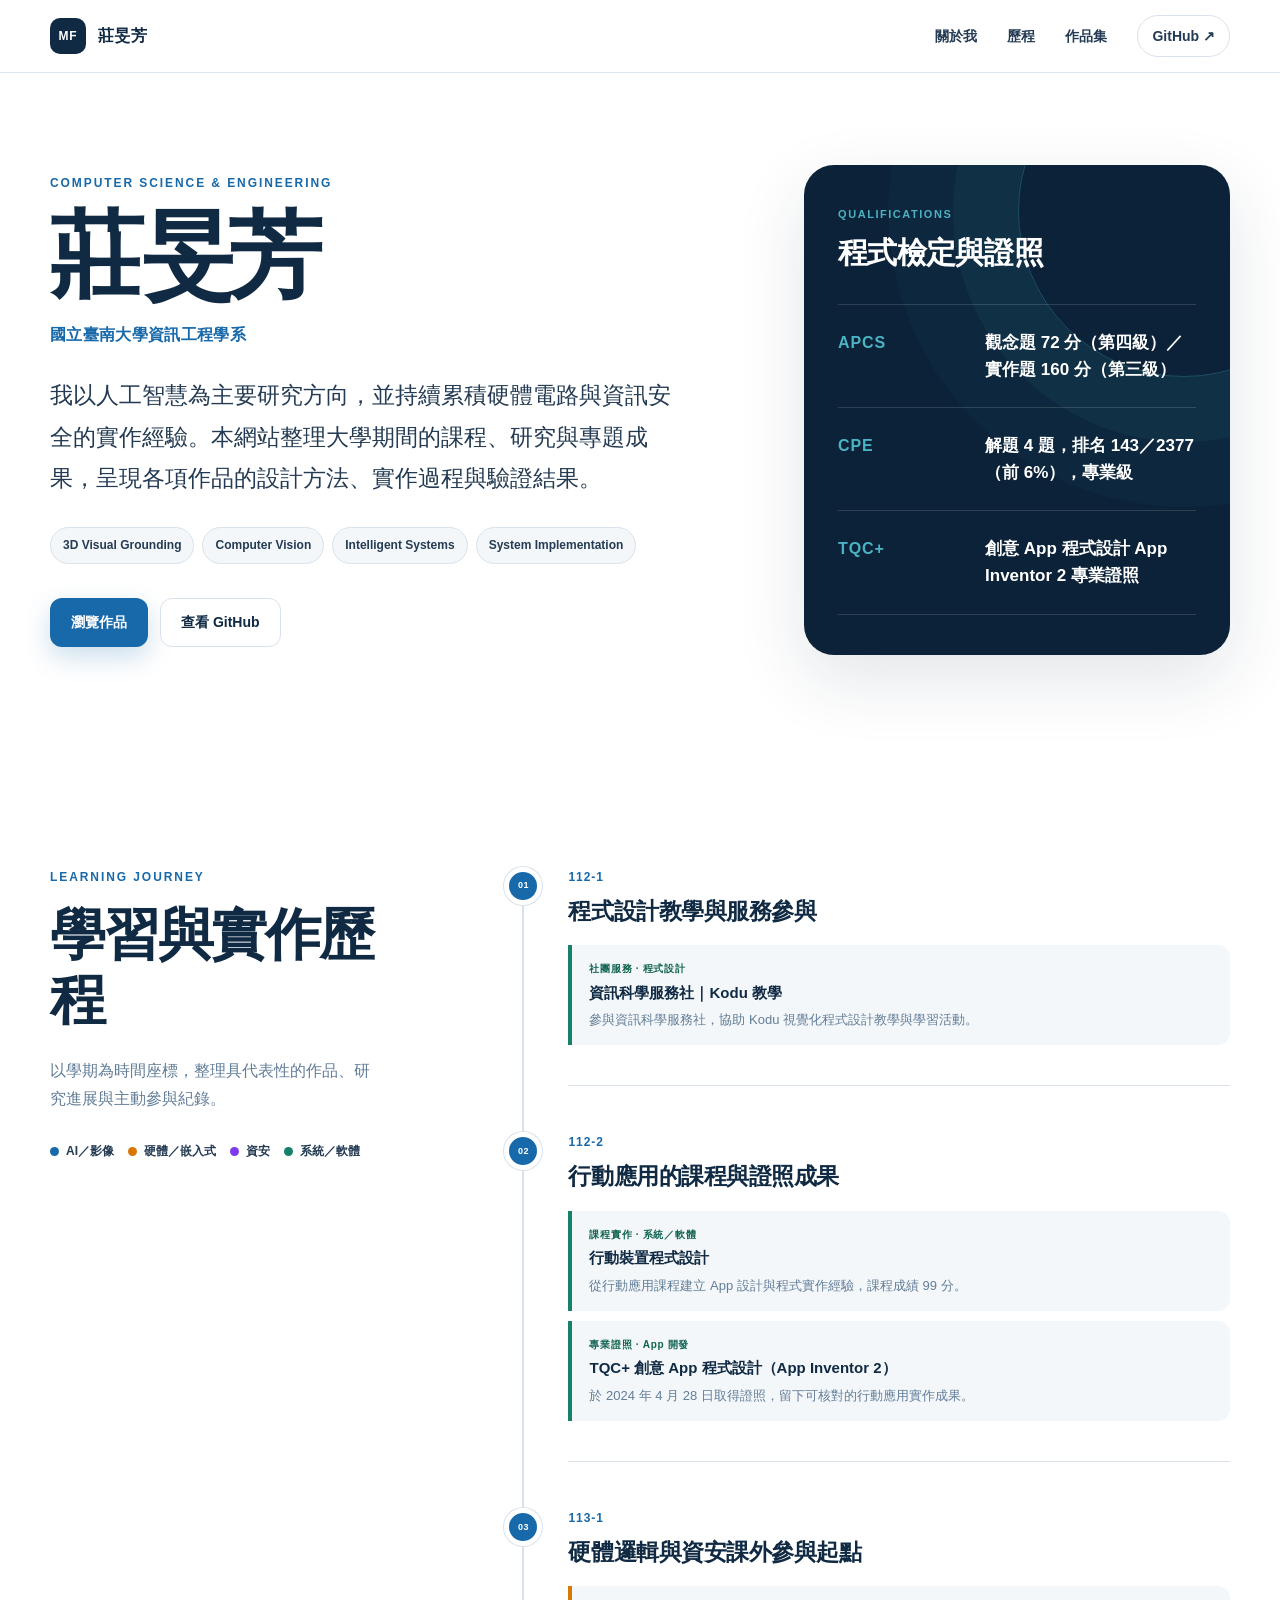
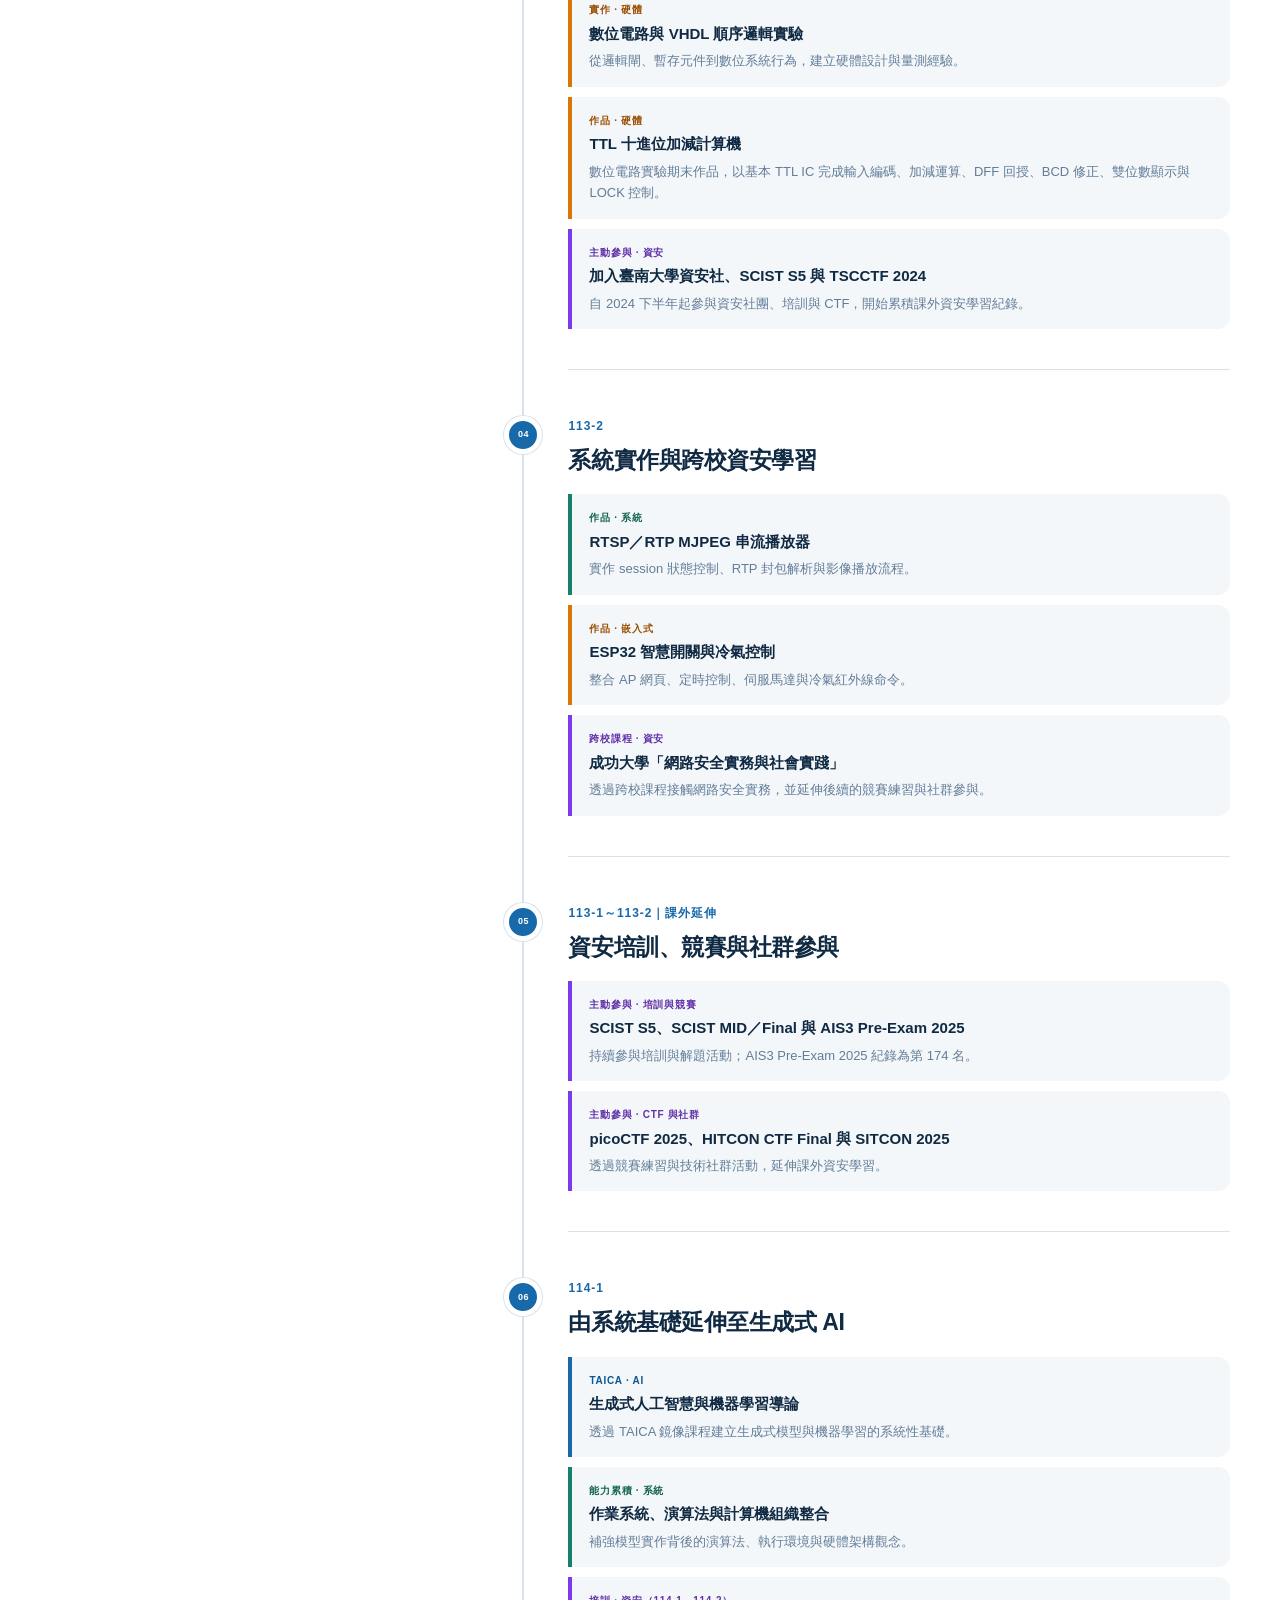
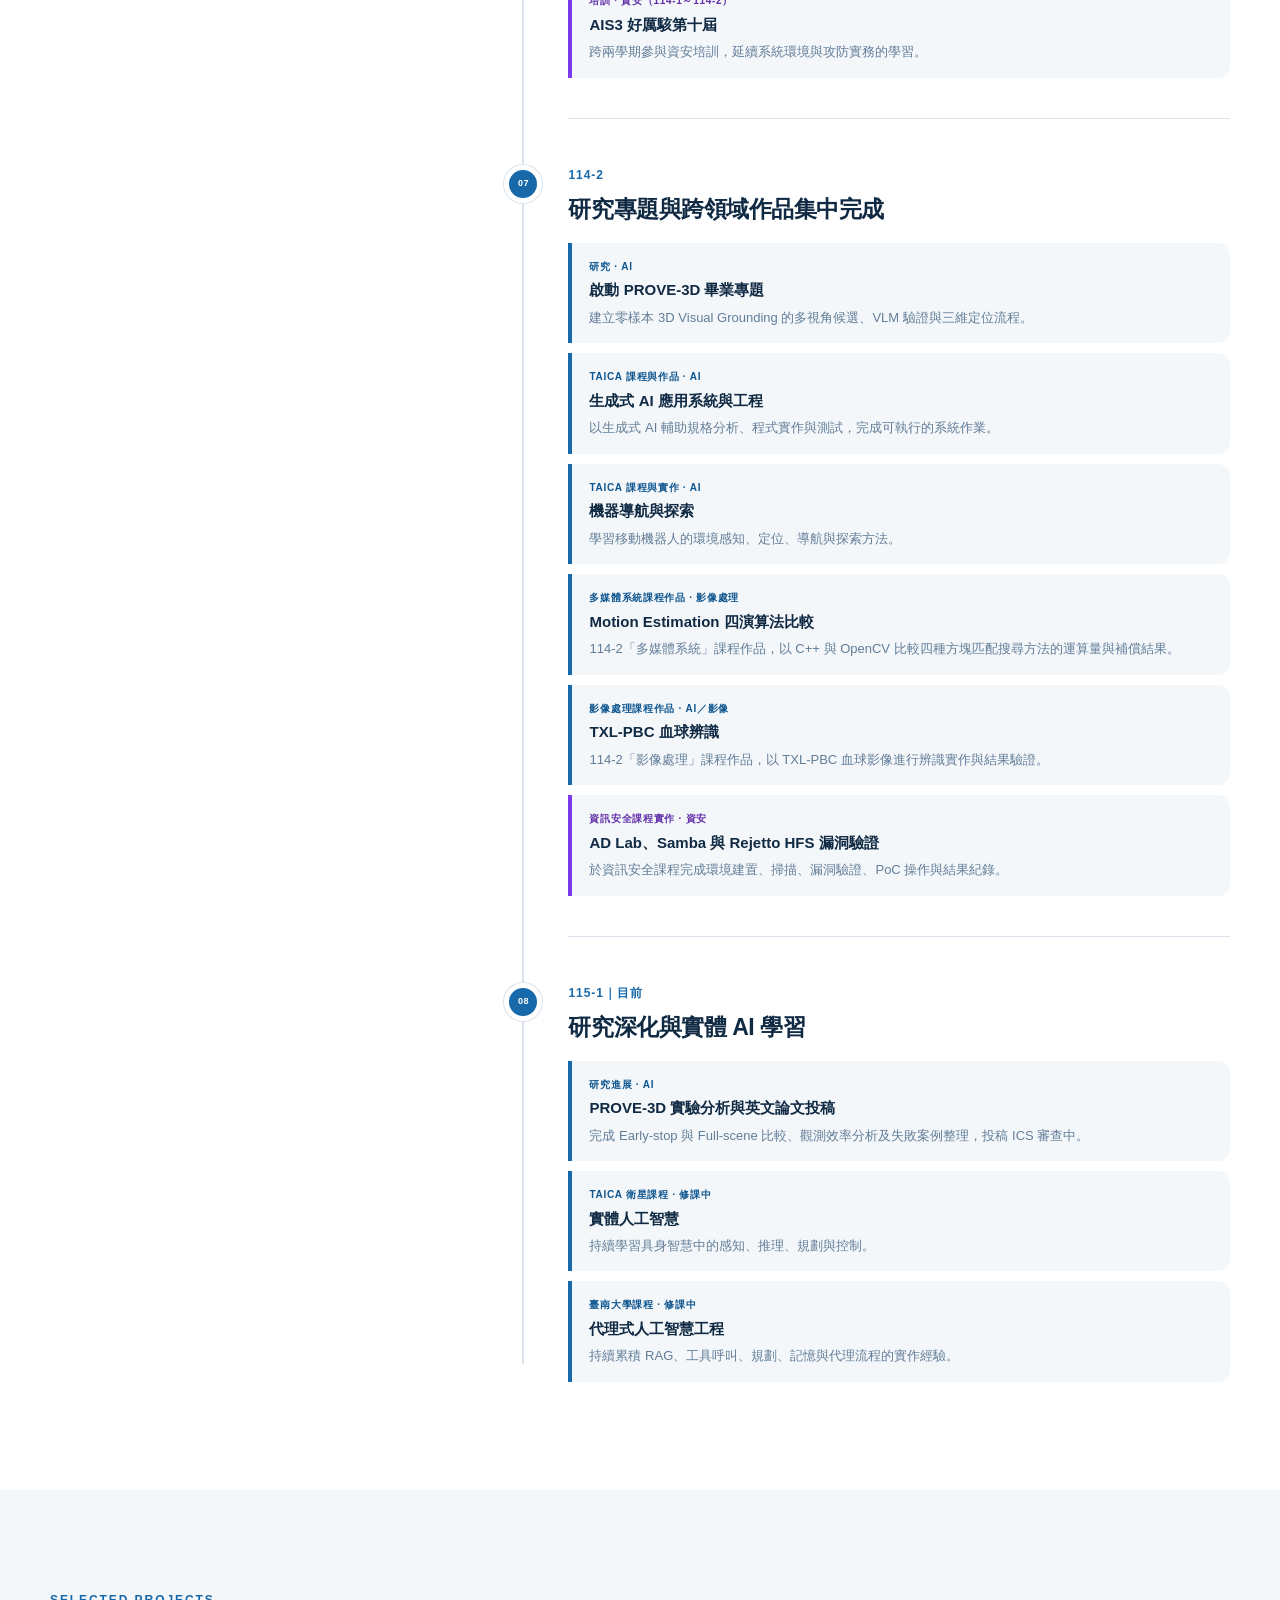
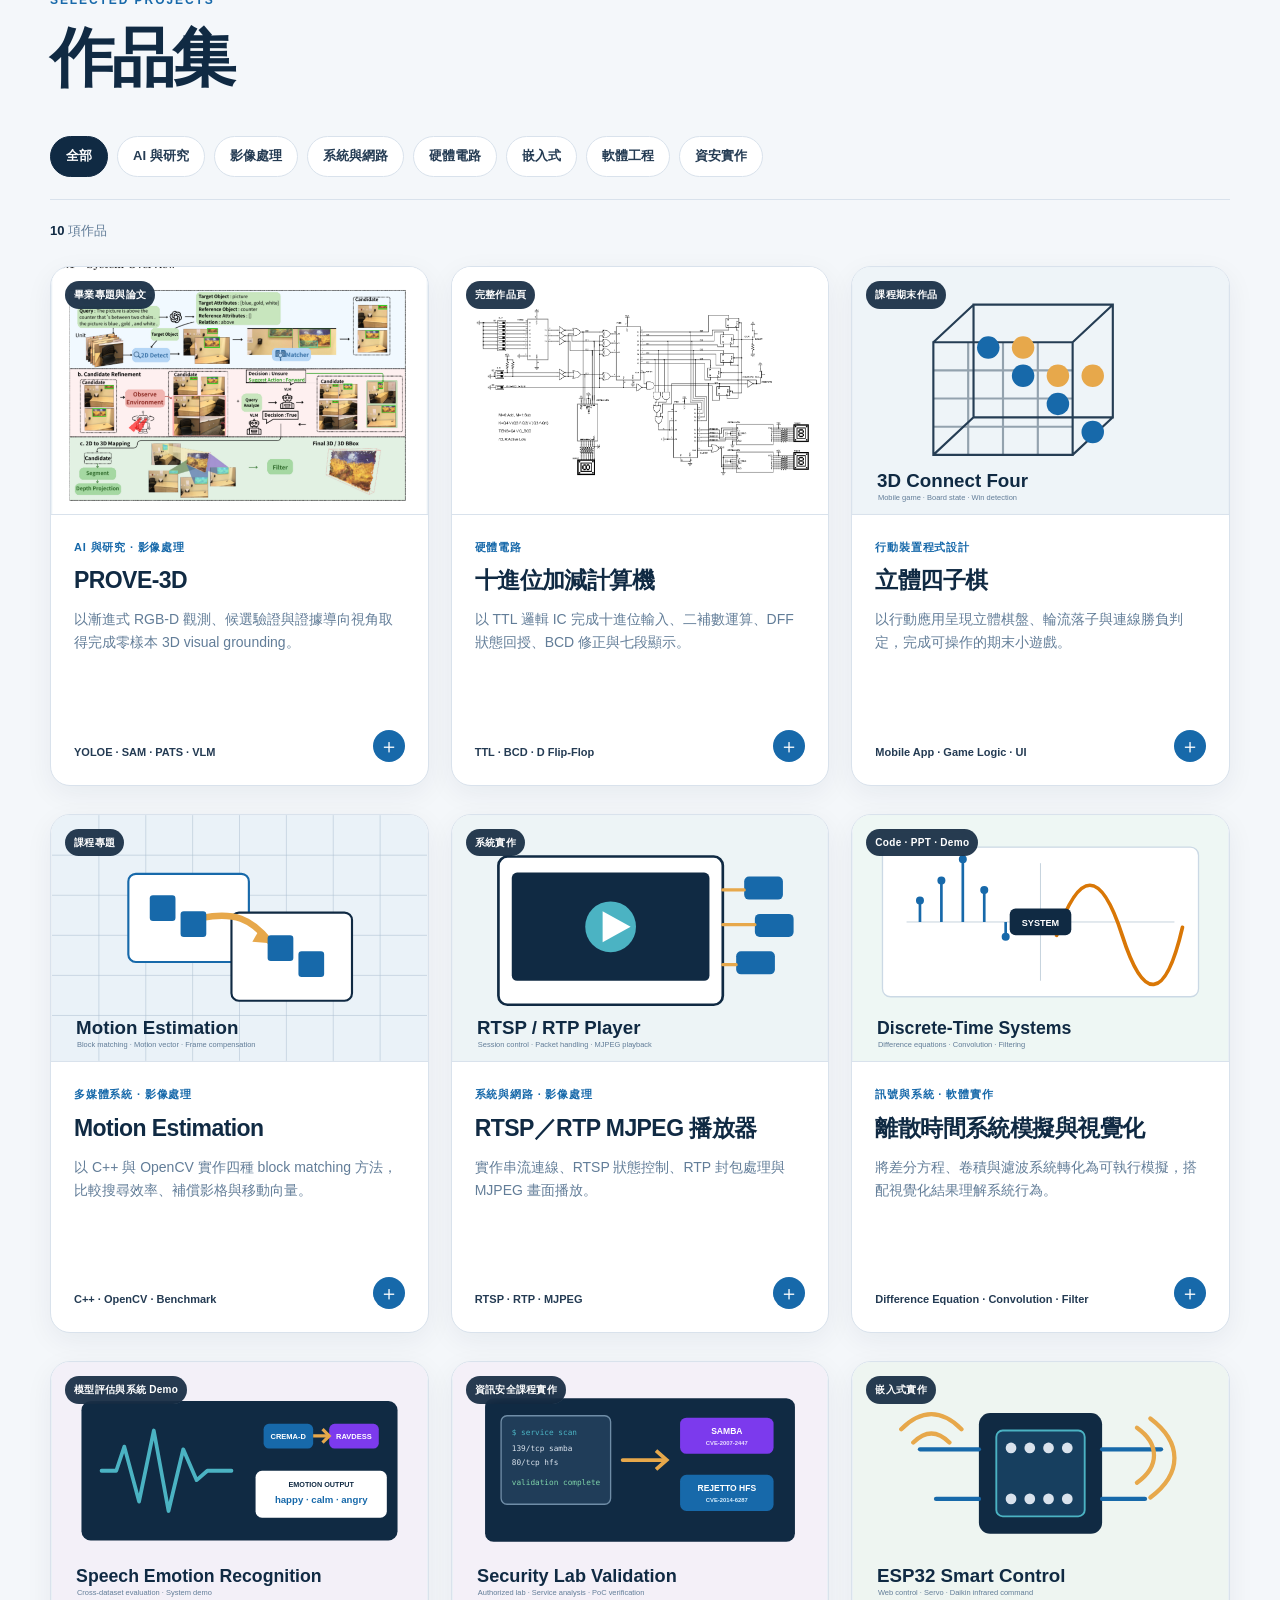
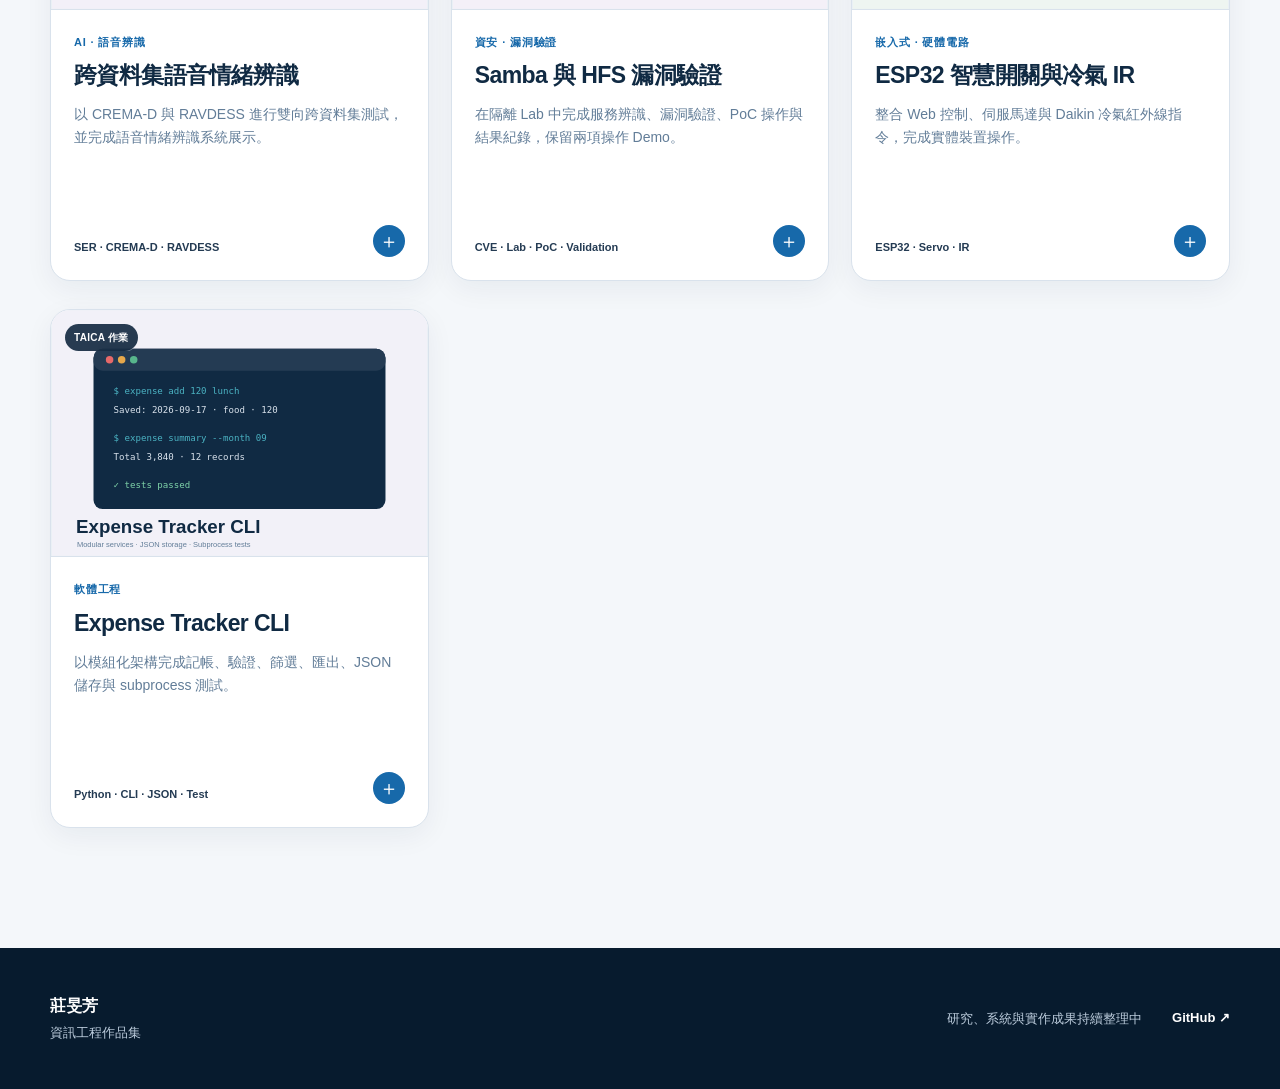
==== index.html @ 1d696719 "Publish undergraduate portfolio" ====
<!doctype html>
<html lang="zh-Hant">
<head>
  <meta charset="utf-8">
  <meta name="viewport" content="width=device-width, initial-scale=1">
  <meta name="description" content="莊旻芳的資訊工程作品集，收錄人工智慧、影像處理、系統網路、硬體電路與嵌入式成果。">
  <meta name="theme-color" content="#102a43">
  <title>莊旻芳｜資訊工程作品集</title>
  <link rel="stylesheet" href="assets/css/styles.css">
  <script src="assets/js/main.js" defer></script>
</head>
<body class="portfolio-home">
  <a class="skip-link" href="#main">跳至主要內容</a>
  <header class="site-header" data-header>
    <div class="shell nav-wrap">
      <a class="brand" href="index.html" aria-label="回到作品集首頁">
        <span class="brand-mark" aria-hidden="true">MF</span>
        <span>莊旻芳</span>
      </a>
      <button class="nav-toggle" type="button" aria-label="開啟導覽" aria-expanded="false" aria-controls="site-nav" data-nav-toggle>
        <span class="sr-only">開啟導覽</span><span></span><span></span><span></span>
      </button>
      <nav id="site-nav" class="site-nav" aria-label="主要導覽" data-nav>
        <a href="#about">關於我</a>
        <a href="#journey">歷程</a>
        <a href="#portfolio">作品集</a>
        <a class="nav-github" href="https://github.com/Min-FangChuang" target="_blank" rel="noreferrer">GitHub <span aria-hidden="true">↗</span></a>
      </nav>
    </div>
  </header>

  <main id="main">
    <section id="about" class="intro-hero shell">
      <div class="intro-copy">
        <p class="eyebrow">Computer Science &amp; Engineering</p>
        <h1>莊旻芳</h1>
        <p class="intro-role">國立臺南大學資訊工程學系</p>
        <p class="intro-lead">我以人工智慧為主要研究方向，並持續累積硬體電路與資訊安全的實作經驗。本網站整理大學期間的課程、研究與專題成果，呈現各項作品的設計方法、實作過程與驗證結果。</p>
        <div class="focus-row" aria-label="主要方向">
          <span>3D Visual Grounding</span>
          <span>Computer Vision</span>
          <span>Intelligent Systems</span>
          <span>System Implementation</span>
        </div>
        <div class="hero-actions">
          <a class="button button-primary" href="#portfolio">瀏覽作品</a>
          <a class="button button-secondary" href="https://github.com/Min-FangChuang" target="_blank" rel="noreferrer">查看 GitHub</a>
        </div>
      </div>
      <div class="intro-visual" aria-label="程式檢定與證照">
        <div class="intro-focus-heading"><span>Qualifications</span><strong>程式檢定與證照</strong></div>
        <div class="intro-axis axis-one"><span>APCS</span><strong>觀念題 72 分（第四級）／實作題 160 分（第三級）</strong></div>
        <div class="intro-axis axis-two"><span>CPE</span><strong>解題 4 題，排名 143／2377（前 6%），專業級</strong></div>
        <div class="intro-axis axis-three"><span>TQC+</span><strong>創意 App 程式設計 App Inventor 2 專業證照</strong></div>
      </div>
    </section>

    <section id="journey" class="journey-section">
      <div class="shell journey-layout">
        <div class="journey-heading">
          <p class="eyebrow">Learning journey</p>
          <h2>學習與實作歷程</h2>
          <p>以學期為時間座標，整理具代表性的作品、研究進展與主動參與紀錄。</p>
          <div class="journey-legend" aria-label="領域顏色圖例">
            <span><i class="legend-ai"></i>AI／影像</span>
            <span><i class="legend-hardware"></i>硬體／嵌入式</span>
            <span><i class="legend-security"></i>資安</span>
            <span><i class="legend-systems"></i>系統／軟體</span>
          </div>
        </div>
        <ol class="journey-timeline">
          <li>
            <span class="journey-marker" aria-hidden="true">01</span>
            <article>
              <p class="journey-term">112-1</p><h3>程式設計教學與服務參與</h3>
              <div class="journey-events">
                <div class="journey-event event-systems"><span>社團服務 · 程式設計</span><strong>資訊科學服務社｜Kodu 教學</strong><p>參與資訊科學服務社，協助 Kodu 視覺化程式設計教學與學習活動。</p></div>
              </div>
            </article>
          </li>
          <li>
            <span class="journey-marker" aria-hidden="true">02</span>
            <article>
              <p class="journey-term">112-2</p><h3>行動應用的課程與證照成果</h3>
              <div class="journey-events">
                <div class="journey-event event-systems"><span>課程實作 · 系統／軟體</span><strong>行動裝置程式設計</strong><p>從行動應用課程建立 App 設計與程式實作經驗，課程成績 99 分。</p></div>
                <div class="journey-event event-systems"><span>專業證照 · App 開發</span><strong>TQC+ 創意 App 程式設計（App Inventor 2）</strong><p>於 2024 年 4 月 28 日取得證照，留下可核對的行動應用實作成果。</p></div>
              </div>
            </article>
          </li>
          <li>
            <span class="journey-marker" aria-hidden="true">03</span>
            <article>
              <p class="journey-term">113-1</p><h3>硬體邏輯與資安課外參與起點</h3>
              <div class="journey-events">
                <div class="journey-event event-hardware"><span>實作 · 硬體</span><strong>數位電路與 VHDL 順序邏輯實驗</strong><p>從邏輯閘、暫存元件到數位系統行為，建立硬體設計與量測經驗。</p></div>
                <div class="journey-event event-hardware"><span>作品 · 硬體</span><strong>TTL 十進位加減計算機</strong><p>數位電路實驗期末作品，以基本 TTL IC 完成輸入編碼、加減運算、DFF 回授、BCD 修正、雙位數顯示與 LOCK 控制。</p></div>
                <div class="journey-event event-security"><span>主動參與 · 資安</span><strong>加入臺南大學資安社、SCIST S5 與 TSCCTF 2024</strong><p>自 2024 下半年起參與資安社團、培訓與 CTF，開始累積課外資安學習紀錄。</p></div>
              </div>
            </article>
          </li>
          <li>
            <span class="journey-marker" aria-hidden="true">04</span>
            <article>
              <p class="journey-term">113-2</p><h3>系統實作與跨校資安學習</h3>
              <div class="journey-events">
                <div class="journey-event event-systems"><span>作品 · 系統</span><strong>RTSP／RTP MJPEG 串流播放器</strong><p>實作 session 狀態控制、RTP 封包解析與影像播放流程。</p></div>
                <div class="journey-event event-hardware"><span>作品 · 嵌入式</span><strong>ESP32 智慧開關與冷氣控制</strong><p>整合 AP 網頁、定時控制、伺服馬達與冷氣紅外線命令。</p></div>
                <div class="journey-event event-security"><span>跨校課程 · 資安</span><strong>成功大學「網路安全實務與社會實踐」</strong><p>透過跨校課程接觸網路安全實務，並延伸後續的競賽練習與社群參與。</p></div>
              </div>
            </article>
          </li>
          <li>
            <span class="journey-marker" aria-hidden="true">05</span>
            <article>
              <p class="journey-term">113-1～113-2｜課外延伸</p><h3>資安培訓、競賽與社群參與</h3>
              <div class="journey-events">
                <div class="journey-event event-security"><span>主動參與 · 培訓與競賽</span><strong>SCIST S5、SCIST MID／Final 與 AIS3 Pre-Exam 2025</strong><p>持續參與培訓與解題活動；AIS3 Pre-Exam 2025 紀錄為第 174 名。</p></div>
                <div class="journey-event event-security"><span>主動參與 · CTF 與社群</span><strong>picoCTF 2025、HITCON CTF Final 與 SITCON 2025</strong><p>透過競賽練習與技術社群活動，延伸課外資安學習。</p></div>
              </div>
            </article>
          </li>
          <li>
            <span class="journey-marker" aria-hidden="true">06</span>
            <article>
              <p class="journey-term">114-1</p><h3>由系統基礎延伸至生成式 AI</h3>
              <div class="journey-events">
                <div class="journey-event event-ai"><span>TAICA · AI</span><strong>生成式人工智慧與機器學習導論</strong><p>透過 TAICA 鏡像課程建立生成式模型與機器學習的系統性基礎。</p></div>
                <div class="journey-event event-systems"><span>能力累積 · 系統</span><strong>作業系統、演算法與計算機組織整合</strong><p>補強模型實作背後的演算法、執行環境與硬體架構觀念。</p></div>
                <div class="journey-event event-security"><span>培訓 · 資安（114-1～114-2）</span><strong>AIS3 好厲駭第十屆</strong><p>跨兩學期參與資安培訓，延續系統環境與攻防實務的學習。</p></div>
              </div>
            </article>
          </li>
          <li>
            <span class="journey-marker" aria-hidden="true">07</span>
            <article>
              <p class="journey-term">114-2</p><h3>研究專題與跨領域作品集中完成</h3>
              <div class="journey-events">
                <div class="journey-event event-ai"><span>研究 · AI</span><strong>啟動 PROVE-3D 畢業專題</strong><p>建立零樣本 3D Visual Grounding 的多視角候選、VLM 驗證與三維定位流程。</p></div>
                <div class="journey-event event-ai"><span>TAICA 課程與作品 · AI</span><strong>生成式 AI 應用系統與工程</strong><p>以生成式 AI 輔助規格分析、程式實作與測試，完成可執行的系統作業。</p></div>
                <div class="journey-event event-ai"><span>TAICA 課程與實作 · AI</span><strong>機器導航與探索</strong><p>學習移動機器人的環境感知、定位、導航與探索方法。</p></div>
                <div class="journey-event event-ai"><span>多媒體系統課程作品 · 影像處理</span><strong>Motion Estimation 四演算法比較</strong><p>114-2「多媒體系統」課程作品，以 C++ 與 OpenCV 比較四種方塊匹配搜尋方法的運算量與補償結果。</p></div>
                <div class="journey-event event-ai"><span>影像處理課程作品 · AI／影像</span><strong>TXL-PBC 血球辨識</strong><p>114-2「影像處理」課程作品，以 TXL-PBC 血球影像進行辨識實作與結果驗證。</p></div>
                <div class="journey-event event-security"><span>資訊安全課程實作 · 資安</span><strong>AD Lab、Samba 與 Rejetto HFS 漏洞驗證</strong><p>於資訊安全課程完成環境建置、掃描、漏洞驗證、PoC 操作與結果紀錄。</p></div>
              </div>
            </article>
          </li>
          <li>
            <span class="journey-marker" aria-hidden="true">08</span>
            <article>
              <p class="journey-term">115-1｜目前</p><h3>研究深化與實體 AI 學習</h3>
              <div class="journey-events">
                <div class="journey-event event-ai"><span>研究進展 · AI</span><strong>PROVE-3D 實驗分析與英文論文投稿</strong><p>完成 Early-stop 與 Full-scene 比較、觀測效率分析及失敗案例整理，投稿 ICS 審查中。</p></div>
                <div class="journey-event event-ai"><span>TAICA 衛星課程 · 修課中</span><strong>實體人工智慧</strong><p>持續學習具身智慧中的感知、推理、規劃與控制。</p></div>
                <div class="journey-event event-ai"><span>臺南大學課程 · 修課中</span><strong>代理式人工智慧工程</strong><p>持續累積 RAG、工具呼叫、規劃、記憶與代理流程的實作經驗。</p></div>
              </div>
            </article>
          </li>
        </ol>
      </div>
    </section>

    <section id="portfolio" class="portfolio-section section-tint">
      <div class="shell">
        <div class="portfolio-heading">
          <div>
            <p class="eyebrow">Selected projects</p>
            <h2>作品集</h2>
          </div>
        </div>

        <div class="filter-bar" role="group" aria-label="依作品類別篩選">
          <button class="filter-button is-active" type="button" data-filter="all" aria-pressed="true">全部</button>
          <button class="filter-button" type="button" data-filter="ai">AI 與研究</button>
          <button class="filter-button" type="button" data-filter="image">影像處理</button>
          <button class="filter-button" type="button" data-filter="systems">系統與網路</button>
          <button class="filter-button" type="button" data-filter="hardware">硬體電路</button>
          <button class="filter-button" type="button" data-filter="embedded">嵌入式</button>
          <button class="filter-button" type="button" data-filter="software">軟體工程</button>
          <button class="filter-button" type="button" data-filter="security">資安實作</button>
        </div>

        <div class="portfolio-meta" aria-live="polite"><span data-result-count>10</span> 項作品</div>

        <div class="project-grid" data-project-grid>
          <article class="project-tile" data-categories="ai image">
            <button class="project-card" type="button" data-project="prove3d" aria-haspopup="dialog" aria-label="查看 PROVE-3D 作品摘要">
              <span class="project-cover">
                <img src="assets/images/covers/prove-3d.png" alt="PROVE-3D 多階段三維視覺定位流程圖" width="1400" height="920">
                <span class="project-state">畢業專題與論文</span>
              </span>
              <span class="project-card-body">
                <span class="project-category">AI 與研究 · 影像處理</span>
                <strong>PROVE-3D</strong>
                <span>以漸進式 RGB-D 觀測、候選驗證與證據導向視角取得完成零樣本 3D visual grounding。</span>
                <span class="project-card-footer"><em>YOLOE · SAM · PATS · VLM</em><i aria-hidden="true">＋</i></span>
              </span>
            </button>
          </article>

          <article class="project-tile" data-categories="hardware">
            <button class="project-card" type="button" data-project="calculator" aria-haspopup="dialog" aria-label="查看十進位加減計算機作品摘要">
              <span class="project-cover project-cover-circuit">
                <img src="assets/images/calculator/system-overview.png" alt="十進位加減計算機完整系統電路圖" width="1131" height="588" loading="lazy" decoding="async">
                <span class="project-state">完整作品頁</span>
              </span>
              <span class="project-card-body">
                <span class="project-category">硬體電路</span>
                <strong>十進位加減計算機</strong>
                <span>以 TTL 邏輯 IC 完成十進位輸入、二補數運算、DFF 狀態回授、BCD 修正與七段顯示。</span>
                <span class="project-card-footer"><em>TTL · BCD · D Flip-Flop</em><i aria-hidden="true">＋</i></span>
              </span>
            </button>
          </article>

          <article class="project-tile" data-categories="software">
            <button class="project-card" type="button" data-project="connect-four" aria-haspopup="dialog" aria-label="查看立體四子棋作品摘要">
              <span class="project-cover">
                <img src="assets/images/covers/connect-four.svg" alt="立體四子棋行動遊戲與立體棋盤示意" width="1400" height="920" loading="lazy" decoding="async">
                <span class="project-state">課程期末作品</span>
              </span>
              <span class="project-card-body">
                <span class="project-category">行動裝置程式設計</span>
                <strong>立體四子棋</strong>
                <span>以行動應用呈現立體棋盤、輪流落子與連線勝負判定，完成可操作的期末小遊戲。</span>
                <span class="project-card-footer"><em>Mobile App · Game Logic · UI</em><i aria-hidden="true">＋</i></span>
              </span>
            </button>
          </article>

          <article class="project-tile" data-categories="image software">
            <button class="project-card" type="button" data-project="motion" aria-haspopup="dialog" aria-label="查看 Motion Estimation 作品摘要">
              <span class="project-cover">
                <img src="assets/images/covers/motion-estimation.svg" alt="Motion Estimation 方塊匹配與移動向量示意" width="1400" height="920">
                <span class="project-state">課程專題</span>
              </span>
              <span class="project-card-body">
                <span class="project-category">多媒體系統 · 影像處理</span>
                <strong>Motion Estimation</strong>
                <span>以 C++ 與 OpenCV 實作四種 block matching 方法，比較搜尋效率、補償影格與移動向量。</span>
                <span class="project-card-footer"><em>C++ · OpenCV · Benchmark</em><i aria-hidden="true">＋</i></span>
              </span>
            </button>
          </article>

          <article class="project-tile" data-categories="systems image">
            <button class="project-card" type="button" data-project="rtsp" aria-haspopup="dialog" aria-label="查看 RTSP RTP 串流播放器作品摘要">
              <span class="project-cover">
                <img src="assets/images/covers/rtsp-player.svg" alt="RTSP RTP 串流播放器與封包流程示意" width="1400" height="920">
                <span class="project-state">系統實作</span>
              </span>
              <span class="project-card-body">
                <span class="project-category">系統與網路 · 影像處理</span>
                <strong>RTSP／RTP MJPEG 播放器</strong>
                <span>實作串流連線、RTSP 狀態控制、RTP 封包處理與 MJPEG 畫面播放。</span>
                <span class="project-card-footer"><em>RTSP · RTP · MJPEG</em><i aria-hidden="true">＋</i></span>
              </span>
            </button>
          </article>

          <article class="project-tile" data-categories="systems software">
            <button class="project-card" type="button" data-project="signal-system" aria-haspopup="dialog" aria-label="查看離散時間系統模擬與視覺化作品摘要">
              <span class="project-cover">
                <img src="assets/images/covers/signal-system.svg" alt="離散時間訊號、卷積與濾波視覺化示意" width="1400" height="920" loading="lazy" decoding="async">
                <span class="project-state">Code · PPT · Demo</span>
              </span>
              <span class="project-card-body">
                <span class="project-category">訊號與系統 · 軟體實作</span>
                <strong>離散時間系統模擬與視覺化</strong>
                <span>將差分方程、卷積與濾波系統轉化為可執行模擬，搭配視覺化結果理解系統行為。</span>
                <span class="project-card-footer"><em>Difference Equation · Convolution · Filter</em><i aria-hidden="true">＋</i></span>
              </span>
            </button>
          </article>

          <article class="project-tile" data-categories="ai software">
            <button class="project-card" type="button" data-project="speech-emotion" aria-haspopup="dialog" aria-label="查看跨資料集語音情緒辨識作品摘要">
              <span class="project-cover">
                <img src="assets/images/covers/speech-emotion.svg" alt="語音波形、情緒分類與跨資料集評估示意" width="1400" height="920" loading="lazy" decoding="async">
                <span class="project-state">模型評估與系統 Demo</span>
              </span>
              <span class="project-card-body">
                <span class="project-category">AI · 語音辨識</span>
                <strong>跨資料集語音情緒辨識</strong>
                <span>以 CREMA-D 與 RAVDESS 進行雙向跨資料集測試，並完成語音情緒辨識系統展示。</span>
                <span class="project-card-footer"><em>SER · CREMA-D · RAVDESS</em><i aria-hidden="true">＋</i></span>
              </span>
            </button>
          </article>

          <article class="project-tile" data-categories="security systems">
            <button class="project-card" type="button" data-project="security-labs" aria-haspopup="dialog" aria-label="查看 Samba 與 HFS 漏洞驗證作品摘要">
              <span class="project-cover">
                <img src="assets/images/covers/security-labs.svg" alt="隔離實驗環境中的 Samba 與 HFS 漏洞驗證流程示意" width="1400" height="920" loading="lazy" decoding="async">
                <span class="project-state">資訊安全課程實作</span>
              </span>
              <span class="project-card-body">
                <span class="project-category">資安 · 漏洞驗證</span>
                <strong>Samba 與 HFS 漏洞驗證</strong>
                <span>在隔離 Lab 中完成服務辨識、漏洞驗證、PoC 操作與結果紀錄，保留兩項操作 Demo。</span>
                <span class="project-card-footer"><em>CVE · Lab · PoC · Validation</em><i aria-hidden="true">＋</i></span>
              </span>
            </button>
          </article>

          <article class="project-tile" data-categories="embedded hardware systems">
            <button class="project-card" type="button" data-project="esp32" aria-haspopup="dialog" aria-label="查看 ESP32 智慧控制作品摘要">
              <span class="project-cover">
                <img src="assets/images/covers/esp32-control.svg" alt="ESP32 連接伺服馬達與紅外線控制示意" width="1400" height="920">
                <span class="project-state">嵌入式實作</span>
              </span>
              <span class="project-card-body">
                <span class="project-category">嵌入式 · 硬體電路</span>
                <strong>ESP32 智慧開關與冷氣 IR</strong>
                <span>整合 Web 控制、伺服馬達與 Daikin 冷氣紅外線指令，完成實體裝置操作。</span>
                <span class="project-card-footer"><em>ESP32 · Servo · IR</em><i aria-hidden="true">＋</i></span>
              </span>
            </button>
          </article>

          <article class="project-tile" data-categories="software">
            <button class="project-card" type="button" data-project="expense" aria-haspopup="dialog" aria-label="查看 Expense Tracker CLI 作品摘要">
              <span class="project-cover">
                <img src="assets/images/covers/expense-tracker.svg" alt="Expense Tracker CLI 命令列與測試結果示意" width="1400" height="920">
                <span class="project-state">TAICA 作業</span>
              </span>
              <span class="project-card-body">
                <span class="project-category">軟體工程</span>
                <strong>Expense Tracker CLI</strong>
                <span>以模組化架構完成記帳、驗證、篩選、匯出、JSON 儲存與 subprocess 測試。</span>
                <span class="project-card-footer"><em>Python · CLI · JSON · Test</em><i aria-hidden="true">＋</i></span>
              </span>
            </button>
          </article>
        </div>

        <div class="empty-state" data-empty-state hidden>
          <strong>這個分類尚未加入作品</strong><span>整理完成後會出現在這裡。</span>
        </div>
      </div>
    </section>
  </main>

  <footer class="site-footer">
    <div class="shell footer-grid">
      <div><strong>莊旻芳</strong><p>資訊工程作品集</p></div>
      <p>研究、系統與實作成果持續整理中</p>
      <a href="https://github.com/Min-FangChuang" target="_blank" rel="noreferrer">GitHub ↗</a>
    </div>
  </footer>

  <dialog class="project-modal" data-project-modal aria-labelledby="modal-title">
    <button class="modal-close" type="button" data-project-close aria-label="關閉作品摘要">×</button>
    <div class="modal-cover"><img data-modal-image alt="作品封面"></div>
    <div class="modal-content">
      <p class="project-category" data-modal-category></p>
      <h2 id="modal-title" data-modal-title></h2>
      <p class="modal-summary" data-modal-summary></p>
      <div class="modal-section">
        <h3>主要內容</h3>
        <ul data-modal-points></ul>
      </div>
      <div class="modal-section">
        <h3>技術與工具</h3>
        <div class="tag-row" data-modal-tags></div>
      </div>
      <p class="modal-status" data-modal-status></p>
      <div class="modal-actions">
        <a class="button button-primary" data-modal-more href="#" hidden>了解更多</a>
        <div class="modal-demo-links" data-modal-demos></div>
        <button class="button button-secondary" type="button" aria-label="關閉摘要並返回作品集" data-project-close>返回作品集</button>
      </div>
    </div>
  </dialog>

  <template id="project-prove3d"
    data-category="AI 與研究 · 影像處理"
    data-title="PROVE-3D"
    data-image="assets/images/covers/prove-3d.png"
    data-image-alt="PROVE-3D 多階段三維視覺定位流程圖"
    data-summary="Progressive Observation and Verification with Evidence for Zero-Shot 3D Visual Grounding。以漸進觀測降低不必要的場景處理，同時保留具競爭力的定位正確率。"
    data-points="從 RGB-D 多視角建立並匹配候選物件|由 VLM 依查詢、屬性與空間關係驗證視覺證據|證據不足時取得額外觀測，確認後投影並重建 3D bounding box"
    data-tags="3D Visual Grounding|YOLOE|SAM|PATS|VLM|ScanNet"
    data-status="英文論文已投稿 ICS，審查結果尚未公布。"
    data-more="assets/docs/PROVE-3D-paper.pdf"
    data-more-label="閱讀論文 PDF"></template>

  <template id="project-calculator"
    data-category="硬體電路"
    data-title="可連續運算之十進位加減計算機"
    data-image="assets/images/calculator/system-overview.png"
    data-image-alt="十進位加減計算機完整系統電路圖"
    data-summary="不使用微控制器，以基本 TTL IC 串接輸入編碼、算術運算、狀態保存、BCD 修正與雙位數顯示。"
    data-points="74148 與擴充邏輯完成 0–9 十進位輸入|XOR 與 Cin 讓同一顆 7483 執行加法與二補數減法|D Flip-Flop 保存並回授結果，第二顆 7483 完成 BCD 加六修正"
    data-tags="TTL Logic|74148|7483|7474|7447|BCD"
    data-status="Demo 與實際操作紀錄已整理；其中一筆操作受機械按鍵彈跳影響，作品頁已分開呈現預期與觀察結果。"
    data-more="projects/decimal-calculator/index.html"
    data-more-label="查看完整作品頁"
    data-demo="https://youtu.be/2s_sQW-NP5s"></template>

  <template id="project-motion"
    data-category="多媒體系統 · 影像處理"
    data-title="Motion Estimation 四演算法比較"
    data-image="assets/images/covers/motion-estimation.svg"
    data-image-alt="Motion Estimation 方塊匹配與移動向量示意"
    data-summary="以 C++ 與 OpenCV 實作四種 block matching 方法，觀察搜尋策略對運算量與補償成果的影響。"
    data-points="比較 Exhaustive、2D Logarithmic、Hierarchical 與 Diamond Search|以 16×16 block、±7 搜尋範圍執行估測|輸出 compensated frame、motion vector 與 CSV 結果"
    data-tags="C++|OpenCV|Block Matching|Motion Vector|Benchmark"
    data-status="114-2 多媒體系統課程作品；程式與輸出已具備，詳細作品頁與比較圖表待整理。"></template>

  <template id="project-connect-four"
    data-category="行動裝置程式設計 · 軟體工程"
    data-title="立體四子棋"
    data-image="assets/images/covers/connect-four.svg"
    data-image-alt="立體四子棋行動遊戲與立體棋盤示意"
    data-summary="行動裝置程式設計期末小遊戲，將四子棋規則延伸為立體棋盤操作與連線判定。"
    data-points="設計適合行動裝置操作的遊戲介面|處理玩家輪流落子與棋盤狀態|完成立體方向的連線勝負判定與遊戲流程"
    data-tags="Mobile App|Game Logic|UI|State Management"
    data-status="112-2 行動裝置程式設計期末作品，已保留實機操作 Demo。"
    data-demo="https://www.youtube.com/watch?v=3Zq13pKfCdo"
    data-demo-label="觀看立體四子棋 Demo ↗"></template>

  <template id="project-rtsp"
    data-category="系統與網路 · 影像處理"
    data-title="RTSP／RTP MJPEG 串流播放器"
    data-image="assets/images/covers/rtsp-player.svg"
    data-image-alt="RTSP RTP 串流播放器與封包流程示意"
    data-summary="從連線控制到影像播放，實作 RTSP session 狀態與 RTP 影像封包處理。"
    data-points="建立 SETUP、PLAY、PAUSE 與 TEARDOWN 狀態流程|解析 RTP header 與 payload sequence|重建並顯示 MJPEG 影格，搭配封包分析驗證"
    data-tags="RTSP|RTP|MJPEG|Socket|Wireshark"
    data-status="計算機網路自主學習專題實作，程式與操作 Demo 已整理。"
    data-demo="https://youtu.be/fneA6dBj9gU"
    data-demo-label="觀看 RTSP／RTP Demo ↗"></template>

  <template id="project-signal-system"
    data-category="訊號與系統 · 軟體實作"
    data-title="離散時間系統模擬與視覺化"
    data-image="assets/images/covers/signal-system.svg"
    data-image-alt="離散時間訊號、卷積與濾波視覺化示意"
    data-summary="以程式模擬離散時間差分方程、卷積與濾波系統，透過視覺化觀察輸入、系統與輸出的關係。"
    data-points="模擬離散時間差分方程系統並呈現序列變化|將卷積計算過程轉化為可視化 Demo|展示濾波系統對輸入訊號與輸出結果的影響"
    data-tags="Discrete-time System|Difference Equation|Convolution|Filtering|Visualization"
    data-status="訊號與系統課程作品，具備程式碼、簡報與三項操作 Demo。"
    data-demos="差分方程系統 Demo::https://youtu.be/lzwAFmvWAyg|卷積 Demo::https://youtu.be/Kdg298-7gwE|濾波系統 Demo::https://youtu.be/gTJD-2YcG-M"></template>

  <template id="project-speech-emotion"
    data-category="AI · 語音情緒辨識"
    data-title="跨資料集語音情緒辨識"
    data-image="assets/images/covers/speech-emotion.svg"
    data-image-alt="語音波形、情緒分類與跨資料集評估示意"
    data-summary="在 CREMA-D 與 RAVDESS 間進行雙向跨資料集評估，並將模型推論流程整理為可操作的語音情緒辨識系統。"
    data-points="以 CREMA-D 訓練並在 RAVDESS 測試|以 RAVDESS 訓練並在 CREMA-D 測試|完成輸入語音與輸出情緒結果的系統 Demo"
    data-tags="Speech Emotion Recognition|CREMA-D|RAVDESS|Cross-Dataset Evaluation"
    data-status="已保留兩組跨資料集評估 Demo 與一支完整系統操作 Demo。"
    data-demos="CREMA-D → RAVDESS::https://youtu.be/EWEnetAUhnw|RAVDESS → CREMA-D::https://youtu.be/1KCkTBvCXX8|辨識系統 Demo::https://youtu.be/-_pY8tYlULE"></template>

  <template id="project-security-labs"
    data-category="資訊安全 · 漏洞驗證"
    data-title="Samba 與 Rejetto HFS 漏洞驗證"
    data-image="assets/images/covers/security-labs.svg"
    data-image-alt="隔離實驗環境中的 Samba 與 HFS 漏洞驗證流程示意"
    data-summary="於隔離 Lab 環境進行 Samba Username Map Script 與 Rejetto HFS 服務的漏洞驗證，記錄從服務辨識到 PoC 結果的流程。"
    data-points="驗證 Samba Username Map Script Command Injection（CVE-2007-2447）|驗證 Rejetto HFS 2.3b（CVE-2014-6287）|整理掃描、環境確認、PoC 操作與結果截圖"
    data-tags="Samba|Rejetto HFS|CVE-2007-2447|CVE-2014-6287|Lab Validation"
    data-status="114-2 資訊安全課程實作；所有測試均在授權的隔離實驗環境完成。"
    data-demos="Samba CVE-2007-2447::https://youtu.be/y7eQoWpk1EI|Rejetto HFS CVE-2014-6287::https://youtu.be/hzUj3j-MjGA"></template>

  <template id="project-esp32"
    data-category="嵌入式 · 硬體電路"
    data-title="ESP32 智慧開關與冷氣紅外線控制"
    data-image="assets/images/covers/esp32-control.svg"
    data-image-alt="ESP32 連接伺服馬達與紅外線控制示意"
    data-summary="以 ESP32 同時控制伺服馬達與 Daikin 冷氣紅外線命令，並提供 Web 操作介面。"
    data-points="GPIO13 驅動 Servo 操作實體開關|GPIO4 透過 IRremoteESP8266 傳送 DAIKIN152 命令|以 AP 模式提供同步與設定路由，調整距離與角度後穩定操作"
    data-tags="ESP32|Servo|IRremoteESP8266|Daikin152|Web Control"
    data-status="核心控制已完成；接線圖、操作影片與完整程式發布待整理。"></template>

  <template id="project-expense"
    data-category="軟體工程"
    data-title="Expense Tracker CLI"
    data-image="assets/images/covers/expense-tracker.svg"
    data-image-alt="Expense Tracker CLI 命令列與測試結果示意"
    data-summary="以規格驅動方式拆分命令列記帳工具，讓資料模型、驗證、儲存與輸出各自可測試。"
    data-points="拆分 main、cli、services、validators、storage 等模組|使用 JSON 保存資料並支援篩選與匯出|以 subprocess 建立接近真實使用情境的 CLI 測試"
    data-tags="Python|CLI|JSON|Validation|Subprocess Test"
    data-status="TAICA 生成式 AI 應用系統與工程課程作業；詳細頁待加入規格演進紀錄。"></template>
</body>
</html>
---- assets/css/styles.css ----
:root {
  --ink: #102a43;
  --ink-2: #243b53;
  --muted: #627d98;
  --line: #d9e2ec;
  --surface: #ffffff;
  --tint: #f4f7fa;
  --navy: #0b2239;
  --blue: #1769aa;
  --blue-dark: #0f568f;
  --cyan: #4bb3c3;
  --warm: #e7a84b;
  --shadow: 0 24px 70px rgba(16, 42, 67, .12);
  --radius: 24px;
  --shell: min(1180px, calc(100% - 40px));
}

* { box-sizing: border-box; }
html { scroll-behavior: smooth; scroll-padding-top: 90px; }
body {
  margin: 0;
  color: var(--ink);
  background: var(--surface);
  font-family: Inter, ui-sans-serif, -apple-system, BlinkMacSystemFont, "Segoe UI", "Noto Sans TC", "PingFang TC", "Microsoft JhengHei", sans-serif;
  font-size: 16px;
  line-height: 1.75;
  text-rendering: optimizeLegibility;
}
html.modal-open { overflow: hidden; }
body.modal-open {
  position: fixed;
  width: 100%;
  overflow: hidden;
  overscroll-behavior: none;
}
img { display: block; max-width: 100%; }
a { color: inherit; text-decoration: none; }
button { font: inherit; }
.shell { width: var(--shell); margin-inline: auto; }
.sr-only { position: absolute; width: 1px; height: 1px; padding: 0; margin: -1px; overflow: hidden; clip: rect(0, 0, 0, 0); white-space: nowrap; border: 0; }
.skip-link { position: fixed; left: 16px; top: -60px; z-index: 999; padding: 10px 16px; background: var(--ink); color: #fff; border-radius: 8px; }
.skip-link:focus { top: 16px; }

.site-header { position: sticky; top: 0; z-index: 50; background: rgba(255,255,255,.93); border-bottom: 1px solid rgba(217,226,236,.85); backdrop-filter: blur(16px); }
.nav-wrap { min-height: 72px; display: flex; align-items: center; justify-content: space-between; gap: 32px; }
.brand { display: inline-flex; align-items: center; gap: 12px; font-weight: 760; letter-spacing: .02em; }
.brand-mark { display: grid; place-items: center; width: 36px; height: 36px; color: #fff; background: var(--ink); border-radius: 10px; font-size: 12px; letter-spacing: .08em; }
.site-nav { display: flex; align-items: center; gap: 30px; font-size: 14px; font-weight: 650; }
.site-nav a { position: relative; color: var(--ink-2); }
.site-nav a:not(.nav-github)::after { content: ""; position: absolute; left: 0; right: 100%; bottom: -5px; height: 2px; background: var(--blue); transition: right .2s ease; }
.site-nav a:hover::after, .site-nav a:focus-visible::after { right: 0; }
.nav-github { padding: 8px 14px; border: 1px solid var(--line); border-radius: 999px; }
.nav-toggle { display: none; border: 0; background: transparent; padding: 8px; }
.nav-toggle span:not(.sr-only) { display: block; width: 24px; height: 2px; margin: 5px; background: var(--ink); }

.hero { min-height: 680px; padding-block: 112px 96px; display: grid; grid-template-columns: 1.25fr .75fr; gap: clamp(48px, 8vw, 110px); align-items: center; }
.eyebrow { margin: 0 0 15px; color: var(--blue); font-size: 12px; font-weight: 800; letter-spacing: .16em; text-transform: uppercase; }
.hero h1, .project-hero h1 { margin: 0; max-width: 820px; font-size: clamp(46px, 7vw, 82px); line-height: 1.07; letter-spacing: -.045em; }
.hero h1 span { color: var(--blue); }
.hero-lead, .project-lead { max-width: 720px; margin: 30px 0 0; color: var(--ink-2); font-size: clamp(18px, 2vw, 22px); line-height: 1.75; }
.hero-actions, .project-actions { display: flex; flex-wrap: wrap; gap: 12px; margin-top: 34px; }
.button { display: inline-flex; min-height: 48px; align-items: center; justify-content: center; padding: 11px 20px; border: 1px solid transparent; border-radius: 12px; font-size: 14px; font-weight: 750; transition: transform .18s ease, box-shadow .18s ease, background .18s ease; }
.button:hover { transform: translateY(-2px); }
.button-primary { color: #fff; background: var(--blue); box-shadow: 0 10px 26px rgba(23,105,170,.22); }
.button-primary:hover { background: var(--blue-dark); }
.button-secondary { color: var(--ink); background: #fff; border-color: var(--line); }
.button-secondary:hover { box-shadow: 0 10px 24px rgba(16,42,67,.08); }
.hero-panel { padding: 30px; color: #fff; background: var(--navy); border-radius: var(--radius); box-shadow: var(--shadow); }
.panel-label { margin: 0 0 22px; color: #9fb3c8; font-size: 12px; font-weight: 800; letter-spacing: .16em; text-transform: uppercase; }
.hero-panel ol { margin: 0; padding: 0; list-style: none; }
.hero-panel li { display: grid; grid-template-columns: 40px 1fr; gap: 14px; align-items: start; padding: 18px 0; border-top: 1px solid rgba(255,255,255,.13); }
.hero-panel li > span { color: var(--cyan); font-size: 13px; font-weight: 800; }
.hero-panel strong, .hero-panel small { display: block; }
.hero-panel small { margin-top: 3px; color: #bcccdc; }

.section { padding-block: 104px; }
.section-tint { background: var(--tint); }
.section-dark { color: #fff; background: var(--navy); }
.section-heading { display: grid; grid-template-columns: 1fr minmax(280px, 480px); gap: 60px; align-items: end; margin-bottom: 48px; }
.section-heading h2, .split-section h2, .sticky-heading h2 { margin: 0; font-size: clamp(34px, 5vw, 54px); line-height: 1.18; letter-spacing: -.035em; }
.section-heading > p { margin: 0; color: var(--muted); }
.section-heading.inverse > p { color: #bcccdc; }
.featured-card { display: grid; grid-template-columns: minmax(300px, .9fr) 1.1fr; overflow: hidden; background: #fff; border: 1px solid var(--line); border-radius: var(--radius); box-shadow: var(--shadow); }
.featured-media { position: relative; min-height: 520px; overflow: hidden; background: #e8edf2; }
.featured-media img { width: 100%; height: 100%; object-fit: cover; transition: transform .5s ease; }
.featured-media:hover img { transform: scale(1.025); }
.media-tag { position: absolute; top: 20px; left: 20px; padding: 7px 12px; color: #fff; background: rgba(11,34,57,.88); border-radius: 999px; font-size: 12px; font-weight: 750; backdrop-filter: blur(8px); }
.featured-copy { padding: clamp(34px, 6vw, 72px); align-self: center; }
.project-kicker { margin: 0 0 13px; color: var(--blue); font-size: 13px; font-weight: 750; }
.featured-copy h3 { margin: 0; font-size: clamp(30px, 4vw, 46px); line-height: 1.22; letter-spacing: -.025em; }
.featured-copy h3 a:hover { color: var(--blue); }
.featured-copy > p:not(.project-kicker) { color: var(--ink-2); }
.signal-list { display: grid; grid-template-columns: repeat(3, 1fr); gap: 12px; margin: 30px 0; padding: 0; list-style: none; }
.signal-list li { padding-top: 14px; border-top: 2px solid var(--line); }
.signal-list strong, .signal-list span { display: block; }
.signal-list strong { font-size: 14px; }
.signal-list span { color: var(--muted); font-size: 12px; line-height: 1.45; }
.text-link { color: var(--blue); font-weight: 760; }
.text-link span { display: inline-block; transition: transform .18s ease; }
.text-link:hover span { transform: translateX(4px); }
.split-section { display: grid; grid-template-columns: .8fr 1.2fr; gap: clamp(50px, 10vw, 140px); }
.prose-large p { margin: 0 0 22px; color: var(--ink-2); font-size: clamp(19px, 2.2vw, 25px); }
.category-grid { display: grid; grid-template-columns: repeat(4, 1fr); gap: 1px; background: rgba(255,255,255,.14); border: 1px solid rgba(255,255,255,.14); }
.category-grid article { min-height: 260px; padding: 30px; background: var(--navy); }
.category-grid span { color: var(--cyan); font-weight: 800; }
.category-grid h3 { margin: 48px 0 12px; font-size: 20px; }
.category-grid p { color: #bcccdc; }

.project-hero { padding-block: 70px 60px; }
.breadcrumb { display: flex; gap: 10px; margin-bottom: 54px; color: var(--muted); font-size: 13px; }
.breadcrumb a:hover { color: var(--blue); }
.project-hero h1 { max-width: 980px; }
.tag-row { display: flex; flex-wrap: wrap; gap: 8px; margin-top: 28px; }
.tag-row span { padding: 6px 11px; color: var(--ink-2); background: var(--tint); border: 1px solid var(--line); border-radius: 999px; font-size: 12px; font-weight: 700; }
.project-showcase { display: grid; grid-template-columns: 1.45fr .55fr; gap: 24px; padding-bottom: 104px; }
.cover-photo { position: relative; min-height: 620px; margin: 0; overflow: hidden; background: var(--tint); border-radius: var(--radius); }
.cover-photo img { width: 100%; height: 100%; object-fit: cover; object-position: center; }
.cover-photo.cover-circuit { min-height: 0; aspect-ratio: 1131 / 588; align-self: start; background: #fff; border: 1px solid var(--line); }
.cover-photo.cover-circuit img { object-fit: contain; padding: clamp(12px, 2vw, 24px); }
figcaption { margin-top: 12px; color: var(--muted); font-size: 13px; }
.cover-photo figcaption { position: absolute; left: 18px; bottom: 18px; margin: 0; padding: 7px 11px; color: #fff; background: rgba(11,34,57,.86); border-radius: 8px; }
.metric-stack { display: grid; grid-template-rows: repeat(4, 1fr); gap: 12px; }
.metric-stack div { display: flex; flex-direction: column; justify-content: center; padding: 24px; background: var(--tint); border: 1px solid var(--line); border-radius: 18px; }
.metric-stack strong { color: var(--blue); font-size: 25px; letter-spacing: -.025em; }
.metric-stack span { color: var(--ink-2); font-size: 13px; }
.content-grid { display: grid; grid-template-columns: minmax(220px, .36fr) minmax(0, 1fr); gap: clamp(50px, 9vw, 120px); align-items: start; }
.sticky-heading { position: sticky; top: 110px; }
.section-index { margin: 0 0 18px; color: var(--blue); font-size: 13px; font-weight: 850; }
.section-dark .section-index { color: var(--cyan); }
.content-body { min-width: 0; }
.lead-paragraph { margin: 0 0 46px; color: var(--ink-2); font-size: clamp(19px, 2.3vw, 25px); line-height: 1.75; }
.point-list { border-top: 1px solid var(--line); }
.point-list article { display: grid; grid-template-columns: 110px 1fr; gap: 26px; padding: 28px 0; border-bottom: 1px solid var(--line); }
.point-list article > span { color: var(--blue); font-size: 12px; font-weight: 850; letter-spacing: .08em; text-transform: uppercase; }
.point-list h3, .point-list p { margin: 0; }
.point-list h3 { font-size: 19px; }
.point-list p { margin-top: 5px; color: var(--muted); }
.flow-diagram { display: grid; grid-template-columns: 1fr auto 1fr auto 1.2fr auto 1.1fr auto 1fr; gap: 10px; align-items: stretch; margin-bottom: 54px; }
.flow-diagram div { min-width: 0; padding: 16px; background: var(--tint); border: 1px solid var(--line); border-radius: 14px; }
.flow-diagram span, .flow-diagram strong, .flow-diagram small { display: block; }
.flow-diagram span { margin-bottom: 18px; color: var(--blue); font-size: 11px; font-weight: 850; }
.flow-diagram strong { font-size: 13px; }
.flow-diagram small { margin-top: 4px; color: var(--muted); font-size: 10px; line-height: 1.35; }
.flow-diagram i { align-self: center; color: var(--blue); font-style: normal; }
.wide-figure { margin: 0 0 44px; }
.lightbox-target button { width: 100%; padding: 0; overflow: hidden; background: #fff; border: 1px solid var(--line); border-radius: 18px; cursor: zoom-in; }
.wide-figure button { padding: 24px; }
.wide-figure img { width: 100%; height: auto; }
.formula-grid { display: grid; grid-template-columns: repeat(3, 1fr); gap: 14px; }
.formula-grid article { padding: 28px; background: var(--tint); border: 1px solid var(--line); border-radius: 16px; }
.formula-grid p { margin: 0 0 18px; color: var(--muted); font-size: 15px; font-weight: 800; line-height: 1.45; }
.formula-grid code { display: block; color: var(--ink); font-family: "SFMono-Regular", Consolas, monospace; font-size: 17px; line-height: 1.65; overflow-wrap: anywhere; }
.formula-grid small { display: block; margin-top: 18px; color: var(--muted); font-size: 15px; line-height: 1.7; }
.decision-grid { display: grid; grid-template-columns: repeat(2, 1fr); gap: 1px; background: rgba(255,255,255,.15); border: 1px solid rgba(255,255,255,.15); }
.decision-grid article { min-height: 270px; padding: 30px; background: var(--navy); }
.decision-grid article:last-child:nth-child(odd) { grid-column: 1 / -1; min-height: 220px; }
.decision-grid span { color: var(--cyan); font-weight: 850; }
.decision-grid h3 { margin: 42px 0 10px; font-size: 20px; }
.decision-grid p { margin: 0; color: #bcccdc; }
.table-wrap { overflow-x: auto; border: 1px solid var(--line); border-radius: 16px; }
table { width: 100%; border-collapse: collapse; min-width: 960px; }
th, td { padding: 16px; text-align: left; border-bottom: 1px solid var(--line); }
th { color: #fff; background: var(--navy); font-size: 12px; letter-spacing: .04em; }
td { font-size: 14px; }
tbody tr:last-child td { border-bottom: 0; }
tbody tr:nth-child(even) { background: var(--tint); }
.status { display: inline-flex; padding: 4px 9px; border-radius: 999px; font-size: 11px; font-weight: 800; }
.status-pending { color: #805b16; background: #fff1cf; }
.status-pass { color: #17643a; background: #dff5e8; }
.status-anomaly { color: #9b2c2c; background: #ffe3e3; }
.verification-note { margin: 20px 0 0; padding: 16px 18px; color: #7b341e; background: #fff5eb; border-left: 4px solid #e07b39; border-radius: 8px; font-size: 13px; }
.demo-section { color: #fff; background: var(--navy); }
.demo-section .section-index { color: var(--cyan); }
.video-embed { position: relative; width: 100%; aspect-ratio: 16 / 9; overflow: hidden; background: #071b2e; border: 1px solid rgba(255,255,255,.22); border-radius: 18px; box-shadow: 0 24px 70px rgba(0,0,0,.24); }
.video-embed iframe { position: absolute; inset: 0; width: 100%; height: 100%; border: 0; }
.video-fallback { display: flex; flex-wrap: wrap; gap: 6px; align-items: center; margin: 14px 0 0; color: #9fb3c8; font-size: 13px; }
.video-fallback a { color: #fff; font-weight: 800; text-decoration: underline; text-underline-offset: 3px; }
.demo-notes { margin-top: 30px; border-top: 1px solid rgba(255,255,255,.18); }
.demo-notes article { display: grid; grid-template-columns: 72px 1fr; gap: 24px; padding: 24px 0; border-bottom: 1px solid rgba(255,255,255,.18); }
.demo-notes span { color: var(--cyan); font-size: 12px; font-weight: 850; }
.demo-notes h3, .demo-notes p { margin: 0; }
.demo-notes h3 { font-size: 18px; }
.demo-notes p { margin-top: 6px; color: #bcccdc; }
.gallery-grid { display: grid; grid-template-columns: repeat(2, 1fr); gap: 34px 24px; }
.gallery-grid figure { margin: 0; }
.gallery-grid button { height: 360px; padding: 22px; }
.gallery-grid img { width: 100%; height: 100%; object-fit: contain; transition: transform .25s ease; }
.gallery-grid button:hover img { transform: scale(1.02); }
.gallery-grid .photo-figure img { object-fit: cover; }
.limits-grid { display: grid; grid-template-columns: repeat(2, 1fr); gap: 42px; }
.limits-grid h3 { margin-top: 0; }
.limits-grid ul { margin: 0; padding-left: 20px; color: var(--ink-2); }
.limits-grid li { margin-bottom: 12px; }

.lightbox { width: min(1200px, calc(100% - 32px)); max-height: calc(100vh - 32px); padding: 54px 20px 20px; background: #fff; border: 0; border-radius: 18px; box-shadow: var(--shadow); }
.lightbox::backdrop { background: rgba(3,18,31,.82); backdrop-filter: blur(4px); }
.lightbox img { width: 100%; max-height: calc(100vh - 110px); object-fit: contain; }
.lightbox-close { position: absolute; top: 10px; right: 14px; width: 36px; height: 36px; color: var(--ink); background: var(--tint); border: 0; border-radius: 50%; font-size: 25px; cursor: pointer; }

.site-footer { padding-block: 44px; color: #bcccdc; background: #071b2e; }
.footer-grid { display: grid; grid-template-columns: 1fr auto auto; gap: 30px; align-items: center; font-size: 13px; }
.footer-grid strong { color: #fff; font-size: 16px; }
.footer-grid p { margin: 2px 0 0; }
.footer-grid a { color: #fff; font-weight: 700; }

:focus-visible { outline: 3px solid rgba(23,105,170,.45); outline-offset: 4px; }
@media (prefers-reduced-motion: reduce) { html { scroll-behavior: auto; } *, *::before, *::after { transition-duration: .01ms !important; } }

@media (max-width: 980px) {
  .hero { grid-template-columns: 1fr; min-height: auto; padding-block: 86px; }
  .hero-panel { max-width: 620px; }
  .featured-card, .project-showcase, .split-section, .content-grid { grid-template-columns: 1fr; }
  .featured-media { min-height: 440px; }
  .project-showcase { padding-bottom: 80px; }
  .cover-photo { min-height: 560px; }
  .metric-stack { grid-template-columns: repeat(2, 1fr); grid-template-rows: auto; }
  .sticky-heading { position: static; margin-bottom: 36px; }
  .category-grid { grid-template-columns: repeat(2, 1fr); }
  .flow-diagram { grid-template-columns: 1fr; }
  .flow-diagram i { transform: rotate(90deg); justify-self: center; }
  .formula-grid { grid-template-columns: 1fr; }
}

@media (max-width: 720px) {
  :root { --shell: min(100% - 28px, 1180px); }
  .nav-toggle { display: block; }
  .site-nav { position: absolute; top: 72px; left: 14px; right: 14px; display: none; flex-direction: column; align-items: stretch; gap: 0; padding: 10px; background: #fff; border: 1px solid var(--line); border-radius: 14px; box-shadow: var(--shadow); }
  .site-nav.is-open { display: flex; }
  .site-nav a { padding: 12px; }
  .site-nav a::after { display: none; }
  .nav-github { border: 0; }
  .hero { padding-block: 68px; }
  .hero h1, .project-hero h1 { font-size: clamp(42px, 13vw, 62px); }
  .section { padding-block: 76px; }
  .section-heading { grid-template-columns: 1fr; gap: 14px; }
  .featured-card { border-radius: 18px; }
  .featured-media { min-height: 380px; }
  .featured-copy { padding: 28px; }
  .signal-list { grid-template-columns: 1fr; }
  .category-grid, .decision-grid, .gallery-grid, .limits-grid { grid-template-columns: 1fr; }
  .category-grid article, .decision-grid article { min-height: 220px; }
  .project-hero { padding-block: 48px; }
  .breadcrumb { margin-bottom: 36px; }
  .project-showcase { gap: 14px; }
  .cover-photo { min-height: 470px; }
  .metric-stack { grid-template-columns: 1fr 1fr; }
  .metric-stack div { padding: 18px; }
  .point-list article { grid-template-columns: 1fr; gap: 8px; }
  .demo-notes article { grid-template-columns: 48px 1fr; gap: 14px; }
  .gallery-grid button { height: 280px; }
  .footer-grid { grid-template-columns: 1fr; }
}

@media (max-width: 430px) {
  .hero-actions, .project-actions { flex-direction: column; }
  .button { width: 100%; }
  .cover-photo { min-height: 400px; }
  .metric-stack { grid-template-columns: 1fr; }
  .gallery-grid button { height: 240px; }
}

/* Portfolio homepage */
[hidden] { display: none !important; }
.portfolio-home { background: var(--surface); }
.intro-hero {
  min-height: 660px;
  padding-block: 92px 104px;
  display: grid;
  grid-template-columns: minmax(0, 1.08fr) minmax(360px, .72fr);
  gap: clamp(58px, 9vw, 130px);
  align-items: center;
}
.intro-copy h1 { margin: 0; font-size: clamp(58px, 8vw, 94px); line-height: 1; letter-spacing: -.055em; }
.intro-role { margin: 18px 0 0; color: var(--blue); font-weight: 780; letter-spacing: .02em; }
.intro-lead { max-width: 740px; margin: 26px 0 0; color: var(--ink-2); font-size: clamp(19px, 2vw, 23px); line-height: 1.8; }
.focus-row { display: flex; flex-wrap: wrap; gap: 8px; margin-top: 28px; }
.focus-row span { padding: 7px 12px; color: var(--ink-2); background: var(--tint); border: 1px solid var(--line); border-radius: 999px; font-size: 12px; font-weight: 720; }
.intro-visual { position: relative; min-height: 490px; padding: 34px; overflow: hidden; color: #fff; background: var(--navy); border-radius: 30px; box-shadow: var(--shadow); }
.intro-visual::before { content: ""; position: absolute; width: 330px; height: 330px; right: -120px; top: -120px; border: 1px solid rgba(75,179,195,.3); border-radius: 50%; box-shadow: 0 0 0 65px rgba(75,179,195,.06), 0 0 0 130px rgba(75,179,195,.035); }
.intro-focus-heading { position: relative; }
.intro-focus-heading span { color: var(--cyan); font-size: 11px; font-weight: 850; letter-spacing: .14em; text-transform: uppercase; }
.intro-focus-heading strong { display: block; margin-top: 7px; font-size: 30px; line-height: 1.25; letter-spacing: -.025em; }
.intro-axis { position: relative; display: grid; grid-template-columns: 125px 1fr; gap: 22px; padding: 24px 0; border-bottom: 1px solid rgba(255,255,255,.14); }
.intro-focus-heading + .intro-axis { margin-top: 32px; border-top: 1px solid rgba(255,255,255,.14); }
.intro-axis span { color: var(--cyan); font-size: 16px; font-weight: 800; letter-spacing: .055em; }
.intro-axis strong { font-size: 17px; font-weight: 680; line-height: 1.6; }
.journey-section { padding-block: 108px; background: #fff; }
.journey-layout { display: grid; grid-template-columns: minmax(230px, .45fr) minmax(0, 1fr); gap: clamp(60px, 10vw, 140px); align-items: start; }
.journey-heading { position: sticky; top: 110px; }
.journey-heading h2 { margin: 0; font-size: clamp(38px, 5vw, 56px); line-height: 1.16; letter-spacing: -.04em; }
.journey-heading > p:not(.eyebrow) { margin: 24px 0 0; color: var(--muted); }
.journey-legend { display: flex; flex-wrap: wrap; gap: 9px 14px; margin-top: 28px; }
.journey-legend span { display: inline-flex; align-items: center; gap: 7px; color: var(--ink-2); font-size: 12px; font-weight: 720; }
.journey-legend i { width: 9px; height: 9px; border-radius: 50%; }
.legend-ai { background: #1769aa; }
.legend-hardware { background: #d97706; }
.legend-security { background: #7c3aed; }
.legend-systems { background: #16806a; }
.journey-timeline { position: relative; margin: 0; padding: 0 0 0 64px; list-style: none; }
.journey-timeline::before { content: ""; position: absolute; top: 18px; bottom: 18px; left: 18px; width: 2px; background: var(--line); }
.journey-timeline li { position: relative; padding: 0 0 46px; }
.journey-timeline li:last-child { padding-bottom: 0; }
.journey-marker { position: absolute; top: 0; left: -64px; z-index: 1; display: grid; width: 38px; height: 38px; place-items: center; color: #fff; background: var(--blue); border: 5px solid #fff; border-radius: 50%; box-shadow: 0 0 0 1px var(--line); font-size: 9px; font-weight: 850; letter-spacing: .04em; }
.journey-timeline article { padding: 0 0 40px; border-bottom: 1px solid var(--line); }
.journey-timeline li:last-child article { padding-bottom: 0; border-bottom: 0; }
.journey-term { margin: 0 0 8px; color: var(--blue); font-size: 12px; font-weight: 850; letter-spacing: .08em; }
.journey-timeline h3 { margin: 0; font-size: 23px; line-height: 1.35; letter-spacing: -.02em; }
.journey-events { display: grid; gap: 10px; margin-top: 18px; }
.journey-event { padding: 15px 17px; background: var(--tint); border-left: 4px solid var(--line); border-radius: 0 12px 12px 0; }
.journey-event > span { display: block; margin-bottom: 4px; font-size: 10px; font-weight: 850; letter-spacing: .07em; }
.journey-event strong { display: block; color: var(--ink); font-size: 15px; line-height: 1.5; }
.journey-event p { margin: 5px 0 0; color: var(--muted); font-size: 13px; line-height: 1.65; }
.journey-event.event-ai { border-left-color: #1769aa; }
.journey-event.event-ai > span { color: #0f568f; }
.journey-event.event-hardware { border-left-color: #d97706; }
.journey-event.event-hardware > span { color: #9a4d00; }
.journey-event.event-security { border-left-color: #7c3aed; }
.journey-event.event-security > span { color: #6230a8; }
.journey-event.event-systems { border-left-color: #16806a; }
.journey-event.event-systems > span { color: #116351; }
.portfolio-section { padding-block: 100px 120px; }
.portfolio-heading { display: grid; grid-template-columns: 1fr; align-items: end; }
.portfolio-heading h2 { margin: 0; font-size: clamp(42px, 6vw, 64px); line-height: 1; letter-spacing: -.045em; }
.portfolio-heading > p { margin: 0; color: var(--muted); }
.filter-bar { display: flex; flex-wrap: wrap; gap: 9px; margin-top: 46px; padding-bottom: 22px; border-bottom: 1px solid var(--line); }
.filter-button { min-height: 40px; padding: 8px 15px; color: var(--ink-2); background: #fff; border: 1px solid var(--line); border-radius: 999px; cursor: pointer; font-size: 13px; font-weight: 720; transition: color .18s ease, background .18s ease, border-color .18s ease, transform .18s ease; }
.filter-button:hover { transform: translateY(-1px); border-color: #9fb3c8; }
.filter-button.is-active { color: #fff; background: var(--ink); border-color: var(--ink); }
.portfolio-meta { margin: 20px 0 24px; color: var(--muted); font-size: 13px; }
.portfolio-meta span { color: var(--ink); font-weight: 800; }
.project-grid { display: grid; grid-template-columns: repeat(3, minmax(0, 1fr)); gap: 28px 22px; }
.project-tile { min-width: 0; }
.project-tile.is-hidden { display: none; }
.project-card { width: 100%; height: 100%; padding: 0; overflow: hidden; text-align: left; color: inherit; background: #fff; border: 1px solid var(--line); border-radius: 20px; cursor: pointer; box-shadow: 0 8px 28px rgba(16,42,67,.06); transition: transform .22s ease, box-shadow .22s ease, border-color .22s ease; }
.project-card:hover { transform: translateY(-6px); border-color: #9fb3c8; box-shadow: 0 20px 46px rgba(16,42,67,.13); }
.project-cover { position: relative; display: block; aspect-ratio: 14 / 9.2; overflow: hidden; background: #eaf0f5; border-bottom: 1px solid var(--line); }
.project-cover img { width: 100%; height: 100%; object-fit: cover; transition: transform .4s ease; }
.project-cover:not(.project-cover-photo) img { object-fit: contain; }
.project-cover-photo img { object-position: center 47%; }
.project-cover-circuit { background: #fff; }
.project-cover-circuit img { padding: 14px; object-fit: contain; }
.project-card:hover .project-cover img { transform: scale(1.025); }
.project-state { position: absolute; left: 14px; top: 14px; padding: 5px 9px; color: #fff; background: rgba(11,34,57,.88); border-radius: 999px; font-size: 10px; font-weight: 760; letter-spacing: .03em; backdrop-filter: blur(8px); }
.project-card-body { display: flex; min-height: 270px; flex-direction: column; padding: 23px; }
.project-category { display: block; color: var(--blue); font-size: 11px; font-weight: 800; letter-spacing: .075em; text-transform: uppercase; }
.project-card-body > strong { display: block; margin-top: 9px; font-size: 23px; line-height: 1.3; letter-spacing: -.025em; }
.project-card-body > span:not(.project-category):not(.project-card-footer) { display: block; margin-top: 12px; color: var(--muted); font-size: 14px; line-height: 1.65; }
.project-card-footer { display: flex; align-items: flex-end; justify-content: space-between; gap: 14px; margin-top: auto; padding-top: 22px; }
.project-card-footer em { color: var(--ink-2); font-size: 11px; font-style: normal; font-weight: 700; }
.project-card-footer i { display: grid; flex: 0 0 auto; width: 32px; height: 32px; place-items: center; color: #fff; background: var(--blue); border-radius: 50%; font-size: 20px; font-style: normal; line-height: 1; }
.empty-state { padding: 70px 20px; text-align: center; color: var(--muted); background: #fff; border: 1px dashed #9fb3c8; border-radius: 20px; }
.empty-state strong, .empty-state span { display: block; }
.empty-state strong { color: var(--ink); font-size: 19px; }

.project-modal { width: min(980px, calc(100% - 32px)); height: min(860px, calc(100dvh - 32px)); max-height: min(860px, calc(100vh - 32px)); padding: 0; overflow: hidden; color: var(--ink); background: #fff; border: 0; border-radius: 24px; box-shadow: 0 34px 100px rgba(3,18,31,.35); }
.project-modal::backdrop { background: rgba(3,18,31,.76); backdrop-filter: blur(5px); }
.project-modal[open] { display: grid; grid-template-columns: minmax(300px, .82fr) minmax(0, 1.18fr); }
.modal-close { position: absolute; z-index: 2; top: 14px; right: 14px; display: grid; width: 38px; height: 38px; place-items: center; color: var(--ink); background: rgba(255,255,255,.94); border: 1px solid var(--line); border-radius: 50%; cursor: pointer; font-size: 26px; line-height: 1; }
.modal-cover { min-height: 100%; background: var(--tint); }
.modal-cover img { width: 100%; height: 100%; object-fit: cover; }
.modal-content { min-width: 0; min-height: 0; padding: 44px 42px; overflow-y: auto; overscroll-behavior: contain; -webkit-overflow-scrolling: touch; }
.modal-content h2 { margin: 8px 0 0; font-size: clamp(30px, 4vw, 44px); line-height: 1.15; letter-spacing: -.035em; }
.modal-summary { margin: 19px 0 0; color: var(--ink-2); font-size: 17px; line-height: 1.75; }
.modal-section { margin-top: 30px; padding-top: 24px; border-top: 1px solid var(--line); }
.modal-section h3 { margin: 0 0 13px; font-size: 13px; letter-spacing: .04em; }
.modal-section ul { margin: 0; padding-left: 20px; color: var(--ink-2); }
.modal-section li { margin-bottom: 8px; }
.modal-section .tag-row { margin-top: 0; }
.modal-status { margin: 26px 0 0; padding: 13px 15px; color: #526777; background: var(--tint); border-radius: 10px; font-size: 12px; }
.modal-actions { display: flex; flex-wrap: wrap; gap: 10px; margin-top: 26px; }
.modal-demo-links { display: flex; flex-wrap: wrap; gap: 10px; }

@media (max-width: 980px) {
  .intro-hero { grid-template-columns: 1fr; min-height: auto; }
  .intro-visual { min-height: 440px; }
  .journey-layout { grid-template-columns: 1fr; gap: 52px; }
  .journey-heading { position: static; }
  .project-grid { grid-template-columns: repeat(2, minmax(0, 1fr)); }
  .portfolio-heading { grid-template-columns: 1fr; gap: 16px; }
  .project-modal[open] { grid-template-columns: 1fr; overflow-y: auto; overscroll-behavior: contain; -webkit-overflow-scrolling: touch; }
  .modal-cover { min-height: 310px; max-height: 380px; }
  .modal-content { overflow: visible; }
}

@media (max-width: 640px) {
  .intro-hero { padding-block: 64px 76px; gap: 46px; }
  .intro-copy h1 { font-size: clamp(54px, 18vw, 78px); }
  .intro-visual { min-height: 420px; padding: 25px; border-radius: 22px; }
  .intro-axis { grid-template-columns: 1fr; gap: 5px; }
  .journey-section { padding-block: 76px; }
  .journey-layout { gap: 42px; }
  .journey-timeline { padding-left: 52px; }
  .journey-timeline::before { left: 15px; }
  .journey-marker { left: -52px; width: 32px; height: 32px; border-width: 4px; }
  .journey-timeline h3 { font-size: 20px; }
  .portfolio-section { padding-block: 76px 90px; }
  .filter-bar { flex-wrap: nowrap; margin-inline: -14px; padding-inline: 14px; overflow-x: auto; scrollbar-width: none; }
  .filter-bar::-webkit-scrollbar { display: none; }
  .filter-button { flex: 0 0 auto; }
  .project-grid { grid-template-columns: 1fr; }
  .project-card-body { min-height: 245px; }
  .project-modal { width: 100%; height: auto; max-height: 94vh; max-height: 94dvh; margin: auto 0 0; border-radius: 22px 22px 0 0; }
  .project-modal[open] { grid-template-columns: 1fr; }
  .modal-cover { min-height: 250px; max-height: 300px; }
  .modal-content { padding: 30px 22px 34px; }
  .modal-actions { flex-direction: column; }
}
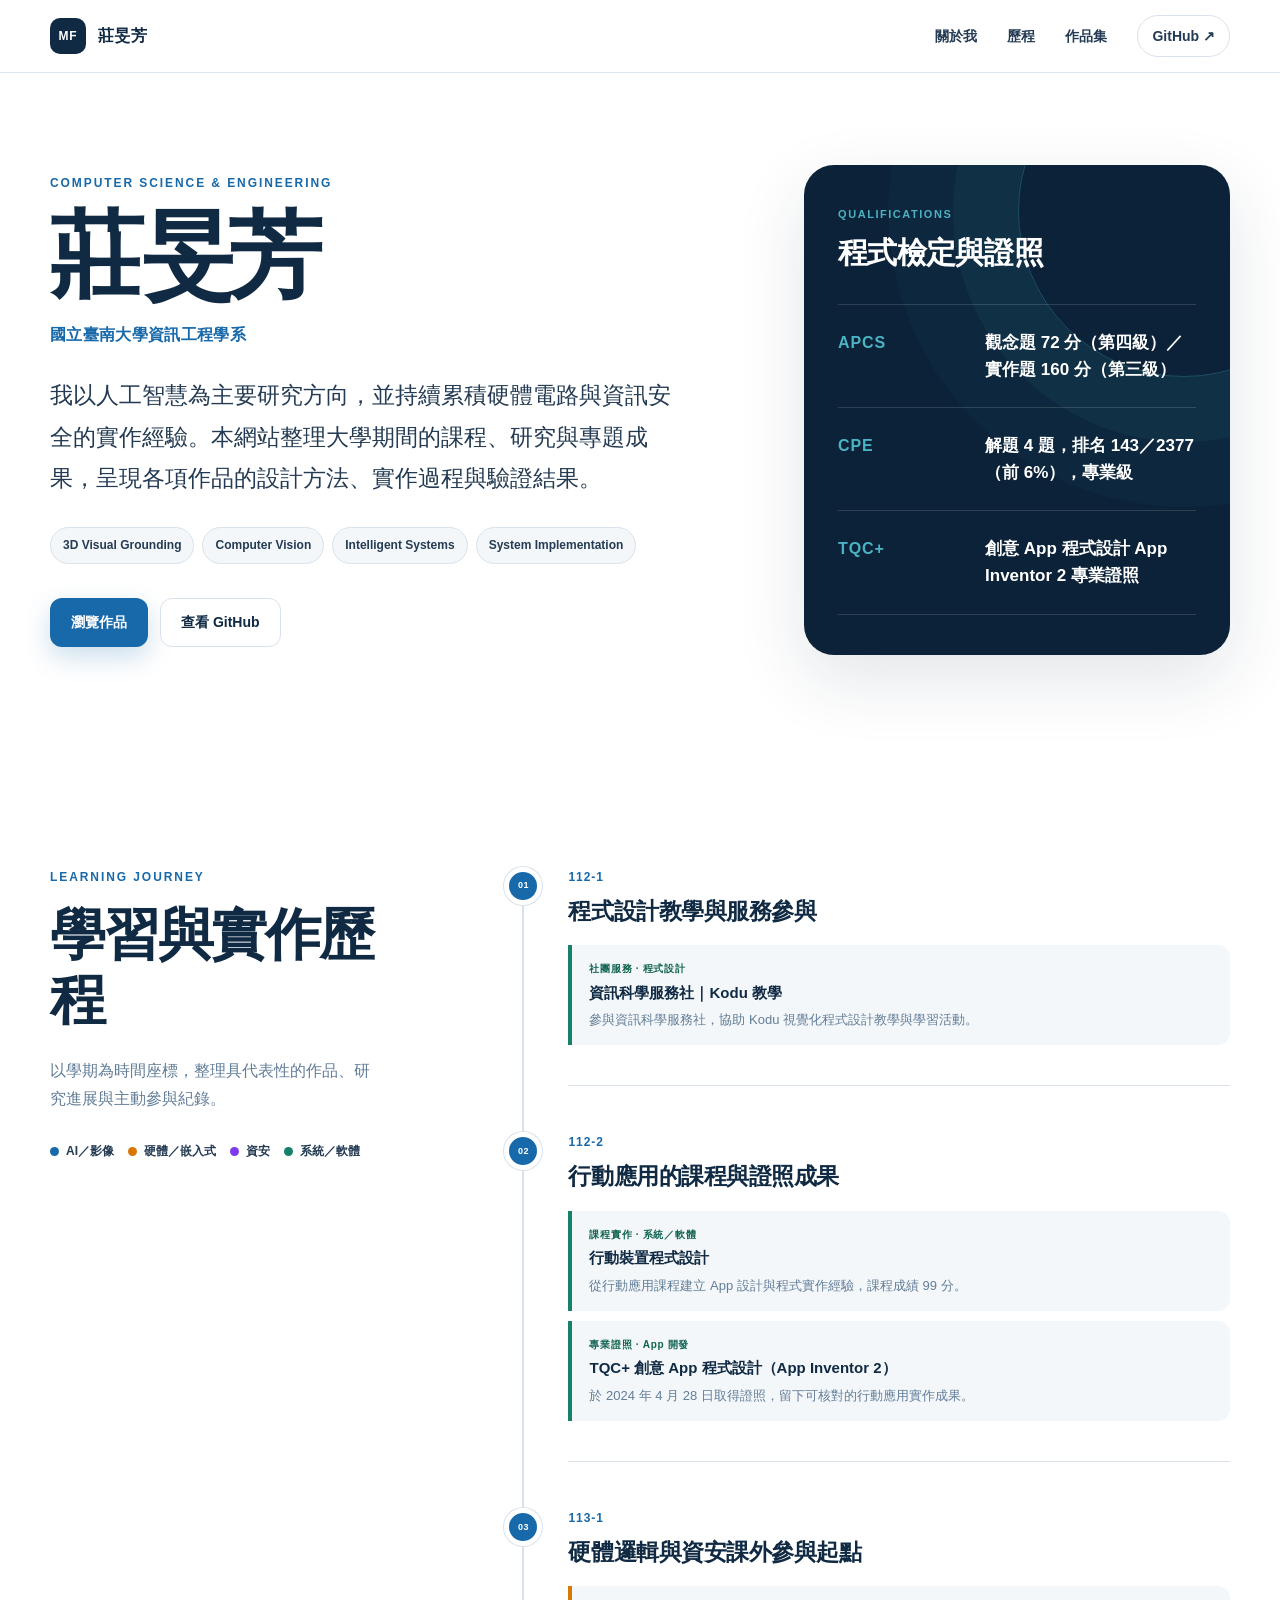
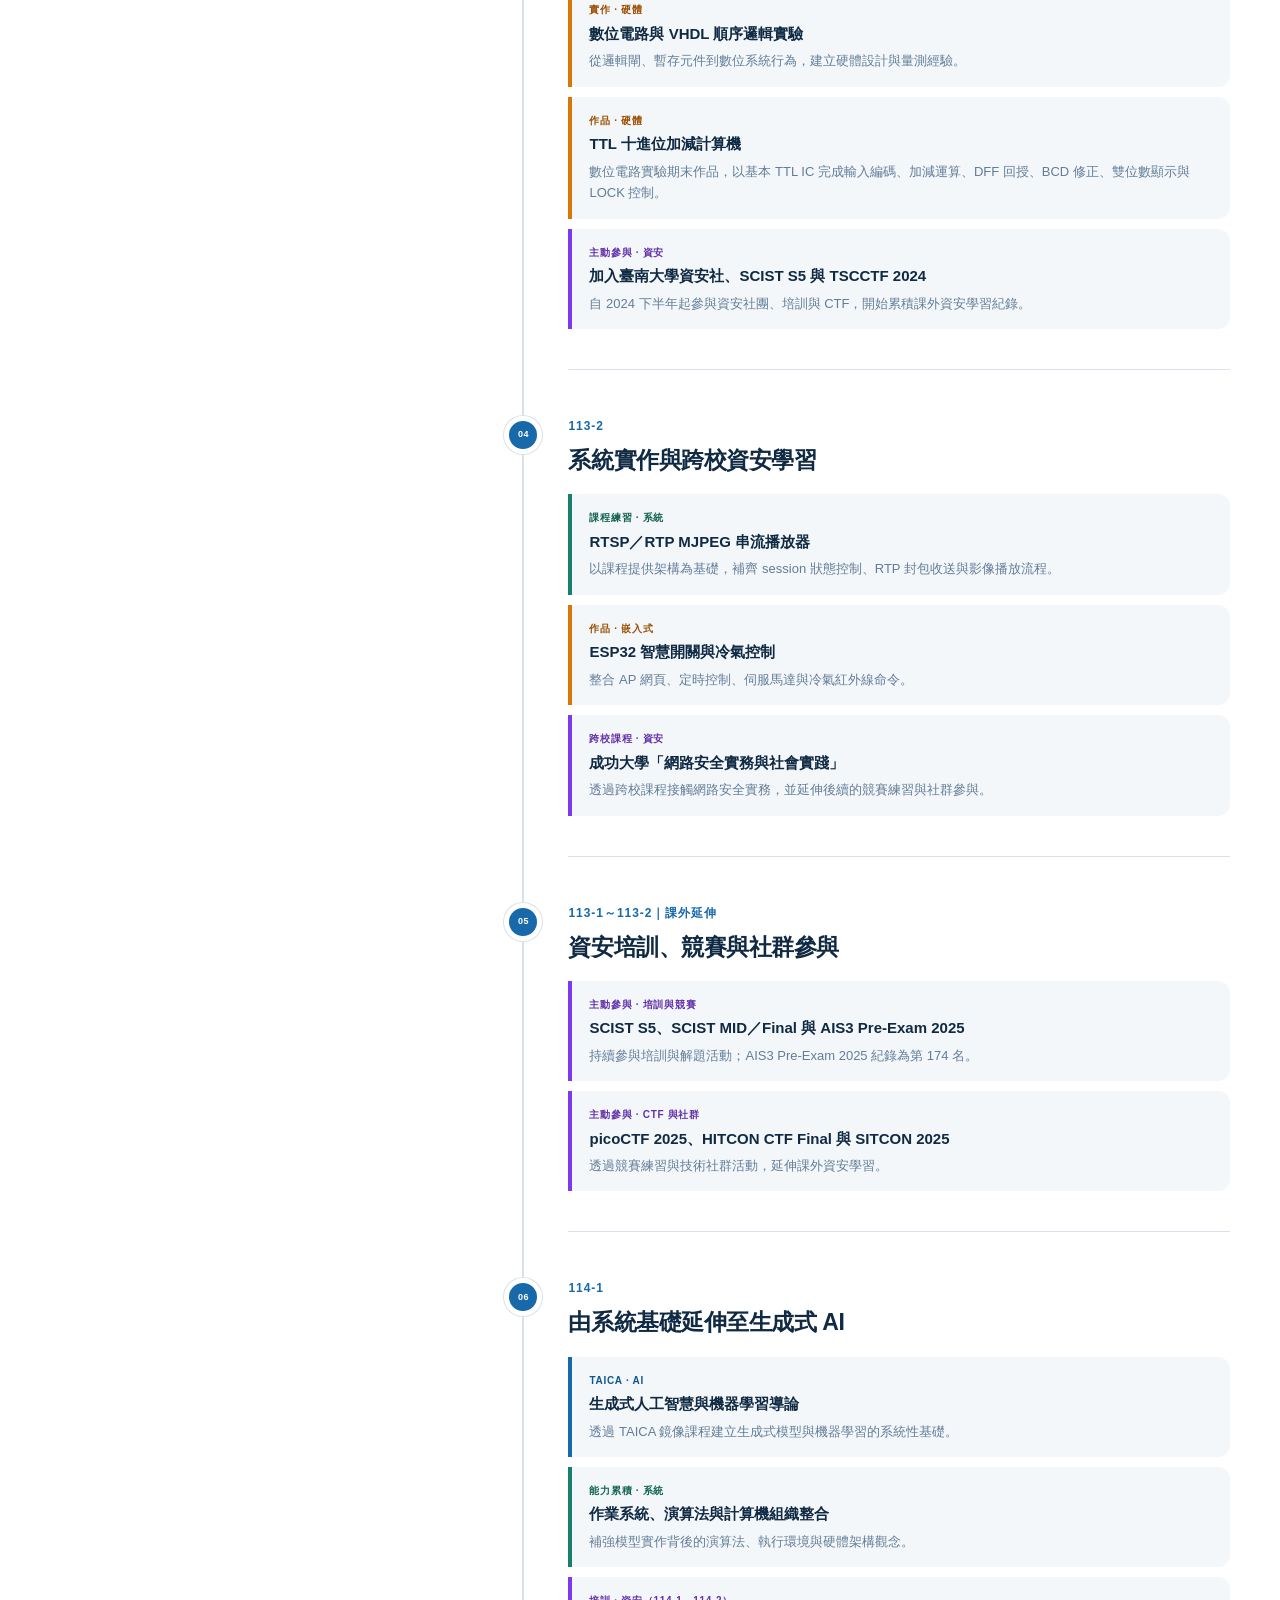
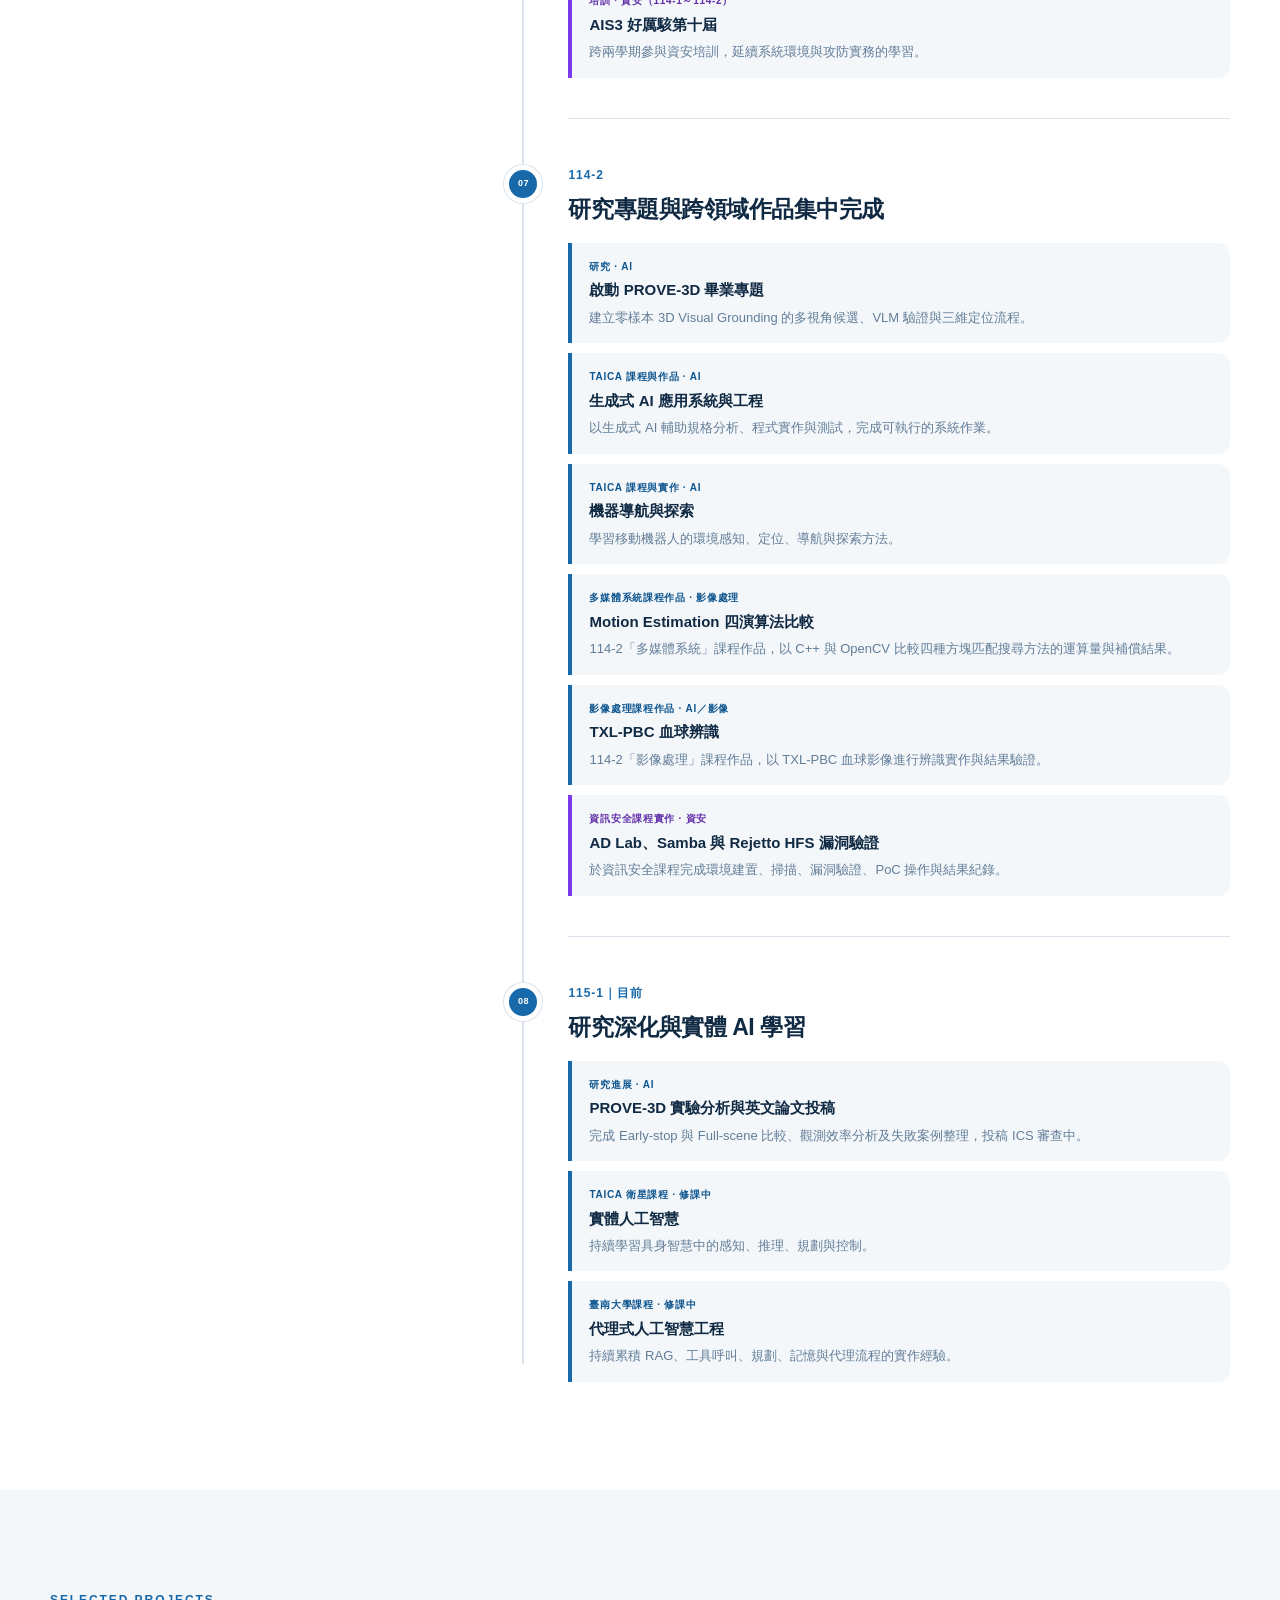
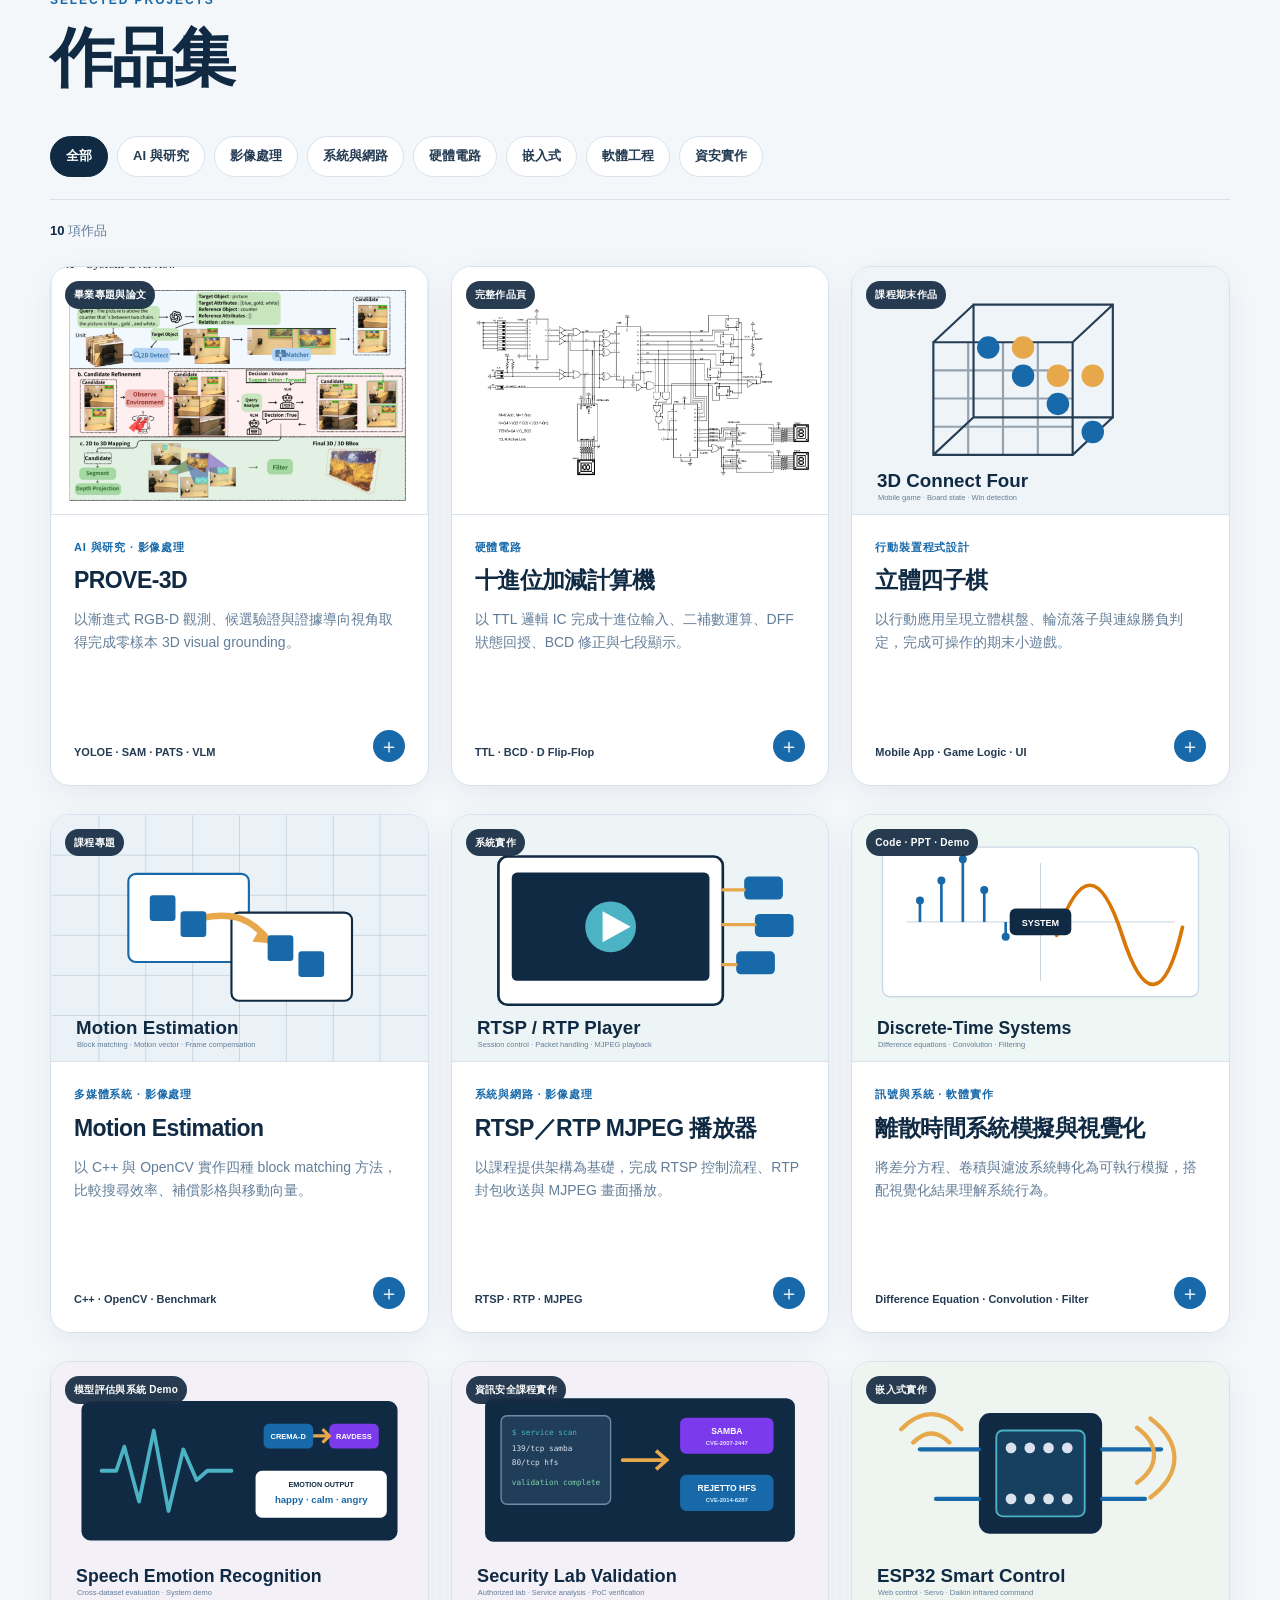
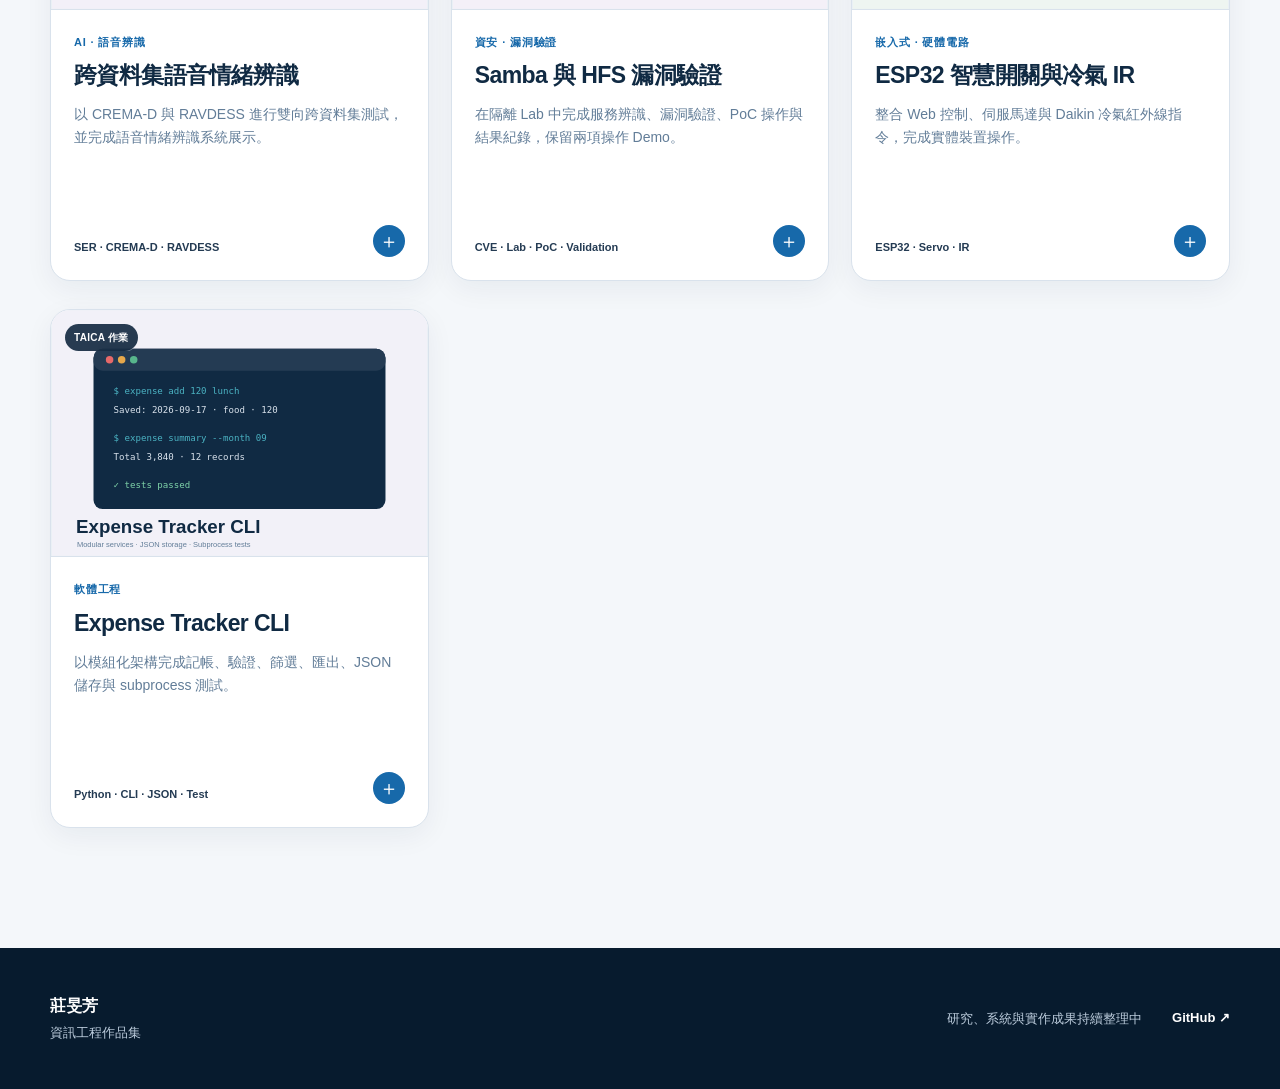
==== commit 32c78759: "Publish undergraduate portfolio" ====
--- a/index.html
+++ b/index.html
@@ -104,7 +104,7 @@
             <article>
               <p class="journey-term">113-2</p><h3>系統實作與跨校資安學習</h3>
               <div class="journey-events">
-                <div class="journey-event event-systems"><span>作品 · 系統</span><strong>RTSP／RTP MJPEG 串流播放器</strong><p>實作 session 狀態控制、RTP 封包解析與影像播放流程。</p></div>
+                <div class="journey-event event-systems"><span>課程練習 · 系統</span><strong>RTSP／RTP MJPEG 串流播放器</strong><p>以課程提供架構為基礎，補齊 session 狀態控制、RTP 封包收送與影像播放流程。</p></div>
                 <div class="journey-event event-hardware"><span>作品 · 嵌入式</span><strong>ESP32 智慧開關與冷氣控制</strong><p>整合 AP 網頁、定時控制、伺服馬達與冷氣紅外線命令。</p></div>
                 <div class="journey-event event-security"><span>跨校課程 · 資安</span><strong>成功大學「網路安全實務與社會實踐」</strong><p>透過跨校課程接觸網路安全實務，並延伸後續的競賽練習與社群參與。</p></div>
               </div>
@@ -252,7 +252,7 @@
               <span class="project-card-body">
                 <span class="project-category">系統與網路 · 影像處理</span>
                 <strong>RTSP／RTP MJPEG 播放器</strong>
-                <span>實作串流連線、RTSP 狀態控制、RTP 封包處理與 MJPEG 畫面播放。</span>
+                <span>以課程提供架構為基礎，完成 RTSP 控制流程、RTP 封包收送與 MJPEG 畫面播放。</span>
                 <span class="project-card-footer"><em>RTSP · RTP · MJPEG</em><i aria-hidden="true">＋</i></span>
               </span>
             </button>
@@ -406,7 +406,9 @@
     data-summary="以 C++ 與 OpenCV 實作四種 block matching 方法，觀察搜尋策略對運算量與補償成果的影響。"
     data-points="比較 Exhaustive、2D Logarithmic、Hierarchical 與 Diamond Search|以 16×16 block、±7 搜尋範圍執行估測|輸出 compensated frame、motion vector 與 CSV 結果"
     data-tags="C++|OpenCV|Block Matching|Motion Vector|Benchmark"
-    data-status="114-2 多媒體系統課程作品；程式與輸出已具備，詳細作品頁與比較圖表待整理。"></template>
+    data-status="114-2 多媒體系統課程作品；已整理完整報告附件與 C++ source。"
+    data-more="projects/motion-estimation/"
+    data-more-label="查看完整說明"></template>
 
   <template id="project-connect-four"
     data-category="行動裝置程式設計 · 軟體工程"
@@ -414,9 +416,9 @@
     data-image="assets/images/covers/connect-four.svg"
     data-image-alt="立體四子棋行動遊戲與立體棋盤示意"
     data-summary="行動裝置程式設計期末小遊戲，將四子棋規則延伸為立體棋盤操作與連線判定。"
-    data-points="設計適合行動裝置操作的遊戲介面|處理玩家輪流落子與棋盤狀態|完成立體方向的連線勝負判定與遊戲流程"
+    data-points="設計適合行動裝置操作的遊戲介面|處理玩家輪流落子與棋盤狀態|完成直、橫、斜三種方向的立體連線判定，並以形成兩條連線作為勝利條件"
     data-tags="Mobile App|Game Logic|UI|State Management"
-    data-status="112-2 行動裝置程式設計期末作品，已保留實機操作 Demo。"
+    data-status="112-2 行動裝置程式設計期末作品，Demo 影片包含成果展示、版面配置過程、Code Box 設計過程，並配字幕說明。"
     data-demo="https://www.youtube.com/watch?v=3Zq13pKfCdo"
     data-demo-label="觀看立體四子棋 Demo ↗"></template>
 
@@ -425,10 +427,10 @@
     data-title="RTSP／RTP MJPEG 串流播放器"
     data-image="assets/images/covers/rtsp-player.svg"
     data-image-alt="RTSP RTP 串流播放器與封包流程示意"
-    data-summary="從連線控制到影像播放，實作 RTSP session 狀態與 RTP 影像封包處理。"
-    data-points="建立 SETUP、PLAY、PAUSE 與 TEARDOWN 狀態流程|解析 RTP header 與 payload sequence|重建並顯示 MJPEG 影格，搭配封包分析驗證"
+    data-summary="以課程提供的 RTSP／RTP 串流播放架構為基礎，補齊控制流程與影像播放驗證。"
+    data-points="補齊 SETUP、PLAY、PAUSE 與 TEARDOWN 狀態切換|處理 RTP 封包收送與 payload sequence|重建並顯示 MJPEG 影格，搭配 Demo 驗證播放流程"
     data-tags="RTSP|RTP|MJPEG|Socket|Wireshark"
-    data-status="計算機網路自主學習專題實作，程式與操作 Demo 已整理。"
+    data-status="計算機網路自主學習專題練習；以老師提供架構為基礎完成 RTSP／RTP 控制流程與 Demo 驗證。"
     data-demo="https://youtu.be/fneA6dBj9gU"
     data-demo-label="觀看 RTSP／RTP Demo ↗"></template>
 
@@ -440,7 +442,9 @@
     data-summary="以程式模擬離散時間差分方程、卷積與濾波系統，透過視覺化觀察輸入、系統與輸出的關係。"
     data-points="模擬離散時間差分方程系統並呈現序列變化|將卷積計算過程轉化為可視化 Demo|展示濾波系統對輸入訊號與輸出結果的影響"
     data-tags="Discrete-time System|Difference Equation|Convolution|Filtering|Visualization"
-    data-status="訊號與系統課程作品，具備程式碼、簡報與三項操作 Demo。"
+    data-status="訊號與系統課程作品；已整理差分方程、卷積與濾波系統三個 MATLAB App Designer 工具。"
+    data-more="projects/signal-system/"
+    data-more-label="查看完整說明"
     data-demos="差分方程系統 Demo::https://youtu.be/lzwAFmvWAyg|卷積 Demo::https://youtu.be/Kdg298-7gwE|濾波系統 Demo::https://youtu.be/gTJD-2YcG-M"></template>
 
   <template id="project-speech-emotion"
@@ -451,7 +455,9 @@
     data-summary="在 CREMA-D 與 RAVDESS 間進行雙向跨資料集評估，並將模型推論流程整理為可操作的語音情緒辨識系統。"
     data-points="以 CREMA-D 訓練並在 RAVDESS 測試|以 RAVDESS 訓練並在 CREMA-D 測試|完成輸入語音與輸出情緒結果的系統 Demo"
     data-tags="Speech Emotion Recognition|CREMA-D|RAVDESS|Cross-Dataset Evaluation"
-    data-status="已保留兩組跨資料集評估 Demo 與一支完整系統操作 Demo。"
+    data-status="已整理訓練流程、系統介面與 Python source；原始模型 checkpoint 與資料集未公開。"
+    data-more="projects/speech-emotion/"
+    data-more-label="查看完整說明"
     data-demos="CREMA-D → RAVDESS::https://youtu.be/EWEnetAUhnw|RAVDESS → CREMA-D::https://youtu.be/1KCkTBvCXX8|辨識系統 Demo::https://youtu.be/-_pY8tYlULE"></template>
 
   <template id="project-security-labs"
@@ -463,6 +469,8 @@
     data-points="驗證 Samba Username Map Script Command Injection（CVE-2007-2447）|驗證 Rejetto HFS 2.3b（CVE-2014-6287）|整理掃描、環境確認、PoC 操作與結果截圖"
     data-tags="Samba|Rejetto HFS|CVE-2007-2447|CVE-2014-6287|Lab Validation"
     data-status="114-2 資訊安全課程實作；所有測試均在授權的隔離實驗環境完成。"
+    data-more="projects/security-labs/"
+    data-more-label="查看完整說明"
     data-demos="Samba CVE-2007-2447::https://youtu.be/y7eQoWpk1EI|Rejetto HFS CVE-2014-6287::https://youtu.be/hzUj3j-MjGA"></template>
 
   <template id="project-esp32"
@@ -473,16 +481,22 @@
     data-summary="以 ESP32 同時控制伺服馬達與 Daikin 冷氣紅外線命令，並提供 Web 操作介面。"
     data-points="GPIO13 驅動 Servo 操作實體開關|GPIO4 透過 IRremoteESP8266 傳送 DAIKIN152 命令|以 AP 模式提供同步與設定路由，調整距離與角度後穩定操作"
     data-tags="ESP32|Servo|IRremoteESP8266|Daikin152|Web Control"
-    data-status="核心控制已完成；接線圖、操作影片與完整程式發布待整理。"></template>
+    data-status="ESP32 AP、網頁控制、Servo 按壓與 Daikin 紅外線控制流程已整理為完整作品頁。"
+    data-more="projects/esp32-control/"
+    data-more-label="查看完整說明"
+    data-demo="https://youtube.com/shorts/Cq19u2Gnnrs"
+    data-demo-label="觀看 Demo"></template>
 
   <template id="project-expense"
     data-category="軟體工程"
     data-title="Expense Tracker CLI"
     data-image="assets/images/covers/expense-tracker.svg"
     data-image-alt="Expense Tracker CLI 命令列與測試結果示意"
-    data-summary="以規格驅動方式拆分命令列記帳工具，讓資料模型、驗證、儲存與輸出各自可測試。"
-    data-points="拆分 main、cli、services、validators、storage 等模組|使用 JSON 保存資料並支援篩選與匯出|以 subprocess 建立接近真實使用情境的 CLI 測試"
-    data-tags="Python|CLI|JSON|Validation|Subprocess Test"
-    data-status="TAICA 生成式 AI 應用系統與工程課程作業；詳細頁待加入規格演進紀錄。"></template>
+    data-summary="以規格導向開發實作命令列記帳工具，從 v1 基礎 CRUD 演化到 v2 摘要分析、分類治理與 JSON 匯出。"
+    data-points="拆分 main、cli、services、validators、storage、formatter、exporter 等模組|v2 新增 list 摘要、summary 指令、category 管理與 JSON export|完整頁已放入 v2 Python 原始碼，保留 v1 成功路徑並支援 schema 演化"
+    data-tags="Python|CLI|SDD|JSON|argparse|Modular Design"
+    data-status="TAICA HW2 Spec-Driven Development 作業；已整理 v1 → v2 規格、架構與驗證結果。"
+    data-more="projects/expense-tracker/"
+    data-more-label="查看完整說明"></template>
 </body>
 </html>
--- a/assets/css/styles.css
+++ b/assets/css/styles.css
@@ -63,6 +63,8 @@
 .button:hover { transform: translateY(-2px); }
 .button-primary { color: #fff; background: var(--blue); box-shadow: 0 10px 26px rgba(23,105,170,.22); }
 .button-primary:hover { background: var(--blue-dark); }
+.code-button { color: #071b2e; border-color: #9fb3c8; font-weight: 900; }
+.code-button:hover { color: #071b2e; background: #fff; border-color: #627d98; }
 .button-secondary { color: var(--ink); background: #fff; border-color: var(--line); }
 .button-secondary:hover { box-shadow: 0 10px 24px rgba(16,42,67,.08); }
 .hero-panel { padding: 30px; color: #fff; background: var(--navy); border-radius: var(--radius); box-shadow: var(--shadow); }
@@ -117,18 +119,28 @@
 .cover-photo img { width: 100%; height: 100%; object-fit: cover; object-position: center; }
 .cover-photo.cover-circuit { min-height: 0; aspect-ratio: 1131 / 588; align-self: start; background: #fff; border: 1px solid var(--line); }
 .cover-photo.cover-circuit img { object-fit: contain; padding: clamp(12px, 2vw, 24px); }
+.signal-cover { min-height: 0; padding: clamp(16px, 2.5vw, 28px); overflow: visible; background: #eef7f4; border: 1px solid var(--line); }
+.signal-cover img { height: auto; object-fit: contain; border-radius: 18px; }
 figcaption { margin-top: 12px; color: var(--muted); font-size: 13px; }
 .cover-photo figcaption { position: absolute; left: 18px; bottom: 18px; margin: 0; padding: 7px 11px; color: #fff; background: rgba(11,34,57,.86); border-radius: 8px; }
+.cover-caption-below { min-height: 0; overflow: visible; }
+.cover-caption-below img { height: auto; object-fit: contain; background: var(--tint); }
+.cover-caption-below figcaption { position: static; margin-top: 14px; padding: 0; color: var(--muted); background: transparent; border-radius: 0; }
+.signal-cover figcaption { position: static; margin-top: 14px; padding: 0; color: var(--muted); background: transparent; border-radius: 0; }
 .metric-stack { display: grid; grid-template-rows: repeat(4, 1fr); gap: 12px; }
 .metric-stack div { display: flex; flex-direction: column; justify-content: center; padding: 24px; background: var(--tint); border: 1px solid var(--line); border-radius: 18px; }
 .metric-stack strong { color: var(--blue); font-size: 25px; letter-spacing: -.025em; }
 .metric-stack span { color: var(--ink-2); font-size: 13px; }
+.signal-showcase .metric-stack strong { font-size: 20px; line-height: 1.35; }
+.signal-showcase .metric-stack span { margin-top: 8px; line-height: 1.55; }
 .content-grid { display: grid; grid-template-columns: minmax(220px, .36fr) minmax(0, 1fr); gap: clamp(50px, 9vw, 120px); align-items: start; }
 .sticky-heading { position: sticky; top: 110px; }
 .section-index { margin: 0 0 18px; color: var(--blue); font-size: 13px; font-weight: 850; }
 .section-dark .section-index { color: var(--cyan); }
+.section-dark .lead-paragraph { color: #e6f0f8; }
 .content-body { min-width: 0; }
 .lead-paragraph { margin: 0 0 46px; color: var(--ink-2); font-size: clamp(19px, 2.3vw, 25px); line-height: 1.75; }
+.section-note { margin: 28px 0 0; padding: 24px 26px; color: var(--ink-2); background: var(--tint); border-left: 4px solid var(--blue); border-radius: 12px; font-size: 17px; line-height: 1.75; }
 .point-list { border-top: 1px solid var(--line); }
 .point-list article { display: grid; grid-template-columns: 110px 1fr; gap: 26px; padding: 28px 0; border-bottom: 1px solid var(--line); }
 .point-list article > span { color: var(--blue); font-size: 12px; font-weight: 850; letter-spacing: .08em; text-transform: uppercase; }
@@ -136,16 +148,38 @@
 .point-list h3 { font-size: 19px; }
 .point-list p { margin-top: 5px; color: var(--muted); }
 .flow-diagram { display: grid; grid-template-columns: 1fr auto 1fr auto 1.2fr auto 1.1fr auto 1fr; gap: 10px; align-items: stretch; margin-bottom: 54px; }
-.flow-diagram div { min-width: 0; padding: 16px; background: var(--tint); border: 1px solid var(--line); border-radius: 14px; }
+.flow-diagram div { min-width: 0; padding: 20px; background: #edf4fa; border: 1px solid #bcccdc; border-radius: 14px; }
 .flow-diagram span, .flow-diagram strong, .flow-diagram small { display: block; }
-.flow-diagram span { margin-bottom: 18px; color: var(--blue); font-size: 11px; font-weight: 850; }
-.flow-diagram strong { font-size: 13px; }
-.flow-diagram small { margin-top: 4px; color: var(--muted); font-size: 10px; line-height: 1.35; }
-.flow-diagram i { align-self: center; color: var(--blue); font-style: normal; }
+.flow-diagram span { margin-bottom: 18px; color: var(--blue-dark); font-size: 14px; font-weight: 900; }
+.flow-diagram strong { color: var(--ink); font-size: 18px; line-height: 1.3; }
+.flow-diagram small { margin-top: 8px; color: var(--ink-2); font-size: 14px; line-height: 1.55; }
+.flow-diagram i { align-self: center; color: var(--blue-dark); font-size: 20px; font-style: normal; font-weight: 850; }
 .wide-figure { margin: 0 0 44px; }
 .lightbox-target button { width: 100%; padding: 0; overflow: hidden; background: #fff; border: 1px solid var(--line); border-radius: 18px; cursor: zoom-in; }
 .wide-figure button { padding: 24px; }
 .wide-figure img { width: 100%; height: auto; }
+.training-visuals { margin-top: 42px; }
+.training-visuals > h3 { margin: 0 0 8px; color: #fff; font-size: 22px; line-height: 1.35; }
+.training-visuals > p { margin: 0 0 22px; color: #e6f0f8; font-size: 16px; line-height: 1.75; }
+.training-figure-grid { display: grid; grid-template-columns: repeat(2, minmax(0, 1fr)); gap: 22px; }
+.training-figure-grid figure { margin: 0; min-width: 0; }
+.training-curve { grid-column: 1 / -1; }
+.training-figure-grid .lightbox-target button { background: transparent; border: 0; border-radius: 14px; }
+.training-figure-grid img { width: 100%; height: auto; background: #fff; border: 1px solid rgba(255,255,255,.22); border-radius: 14px; box-shadow: 0 18px 44px rgba(0,0,0,.22); }
+.training-matrix img { display: block; max-width: 520px; margin-inline: auto; }
+.training-figure-grid figcaption { margin-top: 10px; color: #bcccdc; font-size: 13px; line-height: 1.55; }
+.interface-layout { display: grid; grid-template-columns: minmax(0, 1.55fr) minmax(210px, .45fr); gap: 20px; align-items: start; margin-bottom: 44px; }
+.interface-layout .wide-figure { margin-bottom: 0; }
+.interface-layout .wide-figure button { padding: 10px; }
+.interface-note { padding: 26px; background: var(--tint); border: 1px solid var(--line); border-radius: 16px; }
+.interface-note span { color: var(--blue-dark); font-size: 12px; font-weight: 900; letter-spacing: .08em; }
+.interface-note h3 { margin: 18px 0 10px; color: var(--ink); font-size: 24px; line-height: 1.3; }
+.interface-note p { margin: 0; color: var(--ink-2); font-size: 15px; line-height: 1.75; }
+.reference-list { margin-top: 34px; padding: 26px; background: #fff; border: 1px solid var(--line); border-radius: 16px; }
+.reference-list h3 { margin: 0 0 16px; font-size: 20px; }
+.reference-list ul { margin: 0; padding-left: 20px; color: var(--ink-2); }
+.reference-list li { margin-bottom: 10px; overflow-wrap: anywhere; }
+.reference-list a { color: var(--blue-dark); font-weight: 760; text-decoration: underline; text-underline-offset: 3px; }
 .formula-grid { display: grid; grid-template-columns: repeat(3, 1fr); gap: 14px; }
 .formula-grid article { padding: 28px; background: var(--tint); border: 1px solid var(--line); border-radius: 16px; }
 .formula-grid p { margin: 0 0 18px; color: var(--muted); font-size: 15px; font-weight: 800; line-height: 1.45; }
@@ -155,15 +189,42 @@
 .decision-grid article { min-height: 270px; padding: 30px; background: var(--navy); }
 .decision-grid article:last-child:nth-child(odd) { grid-column: 1 / -1; min-height: 220px; }
 .decision-grid span { color: var(--cyan); font-weight: 850; }
-.decision-grid h3 { margin: 42px 0 10px; font-size: 20px; }
+.decision-grid h3 { margin: 42px 0 10px; color: #fff; font-size: 20px; }
 .decision-grid p { margin: 0; color: #bcccdc; }
+.vuln-explain { display: grid; grid-template-columns: repeat(2, minmax(0, 1fr)); gap: 16px; margin-bottom: 30px; }
+.vuln-explain article { padding: 26px; background: var(--tint); border: 1px solid var(--line); border-radius: 16px; }
+.vuln-explain span { color: var(--blue-dark); font-size: 12px; font-weight: 900; letter-spacing: .08em; }
+.vuln-explain h3 { margin: 18px 0 10px; color: var(--ink); font-size: 21px; line-height: 1.35; }
+.vuln-explain p { margin: 0; color: var(--ink-2); font-size: 15px; line-height: 1.75; }
+.vuln-explain-dark article { background: #102a43; border-color: rgba(255,255,255,.18); }
+.vuln-explain-dark span { color: var(--cyan); }
+.vuln-explain-dark h3 { color: #fff; }
+.vuln-explain-dark p { color: #d9e2ec; }
+.module-list { display: grid; gap: 30px; }
+.module-list article { display: grid; grid-template-columns: minmax(260px, .9fr) minmax(340px, 1.1fr); gap: 28px; align-items: start; padding: 28px; background: #fff; border: 1px solid var(--line); border-radius: 18px; box-shadow: 0 14px 38px rgba(16,42,67,.08); }
+.module-list article > div { min-width: 0; }
+.module-index { display: inline-flex; margin-bottom: 16px; color: var(--blue); font-size: 12px; font-weight: 850; letter-spacing: .08em; }
+.module-list h3 { margin: 0 0 14px; color: var(--ink); font-size: 24px; line-height: 1.3; letter-spacing: -.02em; }
+.module-list p { margin: 0 0 14px; color: var(--ink-2); }
+.module-list p:last-child { margin-bottom: 0; }
+.module-list code { color: var(--blue-dark); font-family: "SFMono-Regular", Consolas, monospace; font-size: .95em; }
+.module-list figure { margin: 0; }
+.module-list img { width: 100%; height: auto; background: var(--tint); border: 1px solid var(--line); border-radius: 14px; }
+.module-list figcaption { margin-top: 10px; color: var(--muted); font-size: 13px; }
 .table-wrap { overflow-x: auto; border: 1px solid var(--line); border-radius: 16px; }
 table { width: 100%; border-collapse: collapse; min-width: 960px; }
+.compact-table table { min-width: 760px; }
 th, td { padding: 16px; text-align: left; border-bottom: 1px solid var(--line); }
 th { color: #fff; background: var(--navy); font-size: 12px; letter-spacing: .04em; }
 td { font-size: 14px; }
 tbody tr:last-child td { border-bottom: 0; }
 tbody tr:nth-child(even) { background: var(--tint); }
+.section-dark .table-wrap { border-color: rgba(255,255,255,.18); background: var(--navy); }
+.section-dark th { background: #071b2e; border-bottom-color: rgba(255,255,255,.18); }
+.section-dark td { color: #d9e2ec; border-bottom-color: rgba(255,255,255,.14); }
+.section-dark tbody tr { background: #102a43; }
+.section-dark tbody tr:nth-child(even) { background: #0f2f4d; }
+.section-dark table code { color: #fff; }
 .status { display: inline-flex; padding: 4px 9px; border-radius: 999px; font-size: 11px; font-weight: 800; }
 .status-pending { color: #805b16; background: #fff1cf; }
 .status-pass { color: #17643a; background: #dff5e8; }
@@ -175,6 +236,12 @@
 .video-embed iframe { position: absolute; inset: 0; width: 100%; height: 100%; border: 0; }
 .video-fallback { display: flex; flex-wrap: wrap; gap: 6px; align-items: center; margin: 14px 0 0; color: #9fb3c8; font-size: 13px; }
 .video-fallback a { color: #fff; font-weight: 800; text-decoration: underline; text-underline-offset: 3px; }
+.video-link-card { display: grid; grid-template-columns: 72px 1fr; gap: 20px; align-items: center; min-height: 190px; padding: clamp(24px, 5vw, 42px); color: #fff; background: linear-gradient(135deg, #071b2e, #102a43); border: 1px solid rgba(255,255,255,.2); border-radius: 18px; box-shadow: 0 24px 70px rgba(0,0,0,.24); }
+.video-link-card:hover { transform: translateY(-2px); border-color: rgba(255,255,255,.34); }
+.video-play { display: grid; width: 72px; height: 72px; place-items: center; color: #fff; background: #ef4444; border-radius: 50%; font-size: 30px; line-height: 1; }
+.video-link-card strong, .video-link-card small { display: block; }
+.video-link-card strong { font-size: clamp(22px, 3.2vw, 34px); line-height: 1.3; }
+.video-link-card small { margin-top: 10px; color: #bcccdc; font-size: 15px; }
 .demo-notes { margin-top: 30px; border-top: 1px solid rgba(255,255,255,.18); }
 .demo-notes article { display: grid; grid-template-columns: 72px 1fr; gap: 24px; padding: 24px 0; border-bottom: 1px solid rgba(255,255,255,.18); }
 .demo-notes span { color: var(--cyan); font-size: 12px; font-weight: 850; }
@@ -187,6 +254,49 @@
 .gallery-grid img { width: 100%; height: 100%; object-fit: contain; transition: transform .25s ease; }
 .gallery-grid button:hover img { transform: scale(1.02); }
 .gallery-grid .photo-figure img { object-fit: cover; }
+.evidence-showcase { display: grid; gap: 18px; padding: 22px; background: var(--tint); border: 1px solid var(--line); border-radius: 18px; }
+.evidence-switch { position: relative; display: inline-grid; grid-template-columns: repeat(2, 1fr); gap: 4px; width: min(320px, 100%); padding: 4px; background: #d9e2ec; border: 1px solid #bcccdc; border-radius: 999px; }
+.evidence-switch button { position: relative; z-index: 1; min-height: 40px; color: var(--ink-2); background: transparent; border: 0; border-radius: 999px; cursor: pointer; font-weight: 850; }
+.evidence-switch button.is-active { color: #fff; background: var(--navy); box-shadow: 0 8px 20px rgba(16,42,67,.18); }
+.evidence-copy { padding: 4px 4px 0; }
+.evidence-copy span { color: var(--blue-dark); font-size: 12px; font-weight: 900; letter-spacing: .08em; }
+.evidence-copy h3 { margin: 10px 0 8px; color: var(--ink); font-size: clamp(24px, 3vw, 34px); line-height: 1.25; }
+.evidence-copy p { max-width: 760px; margin: 0; color: var(--ink-2); font-size: 16px; line-height: 1.75; }
+.evidence-stage { display: grid; grid-template-columns: 44px minmax(0, 1fr) 44px; gap: 12px; align-items: center; }
+.evidence-main { display: grid; min-height: 380px; place-items: center; padding: 18px; background: #fff; border: 1px solid var(--line); border-radius: 16px; box-shadow: 0 18px 44px rgba(16,42,67,.1); cursor: zoom-in; }
+.evidence-main img { width: 100%; max-height: 460px; object-fit: contain; }
+.evidence-arrow { display: grid; width: 44px; height: 44px; place-items: center; color: #fff; background: var(--navy); border: 0; border-radius: 50%; cursor: pointer; font-size: 30px; line-height: 1; }
+.evidence-thumbs { display: grid; grid-auto-columns: 130px; grid-auto-flow: column; gap: 10px; padding: 4px 2px 10px; overflow-x: auto; scrollbar-color: #9fb3c8 transparent; }
+.evidence-thumbs button { min-width: 0; padding: 8px; text-align: left; background: #fff; border: 2px solid transparent; border-radius: 12px; cursor: pointer; }
+.evidence-thumbs button.is-active { border-color: var(--blue); box-shadow: 0 10px 24px rgba(16,42,67,.12); }
+.evidence-thumbs img { width: 100%; height: 74px; object-fit: contain; background: #eef2f6; border-radius: 8px; }
+.evidence-thumbs span { display: block; margin-top: 7px; color: var(--ink-2); font-size: 11px; font-weight: 780; line-height: 1.35; }
+.script-showcase { display: grid; gap: 18px; padding: 22px; background: #fff; border: 1px solid var(--line); border-radius: 18px; box-shadow: 0 14px 38px rgba(16,42,67,.08); }
+.script-panel { overflow: hidden; background: #1f1f1f; border: 1px solid #2f2f2f; border-radius: 14px; box-shadow: 0 18px 42px rgba(16,42,67,.14); }
+.script-copy { display: flex; align-items: center; justify-content: space-between; gap: 16px; min-height: 48px; padding: 10px 18px; color: #fff; background: #1f1f1f; border-bottom: 1px solid #303030; }
+.script-copy span { display: inline-flex; align-items: center; gap: 8px; font-size: 14px; font-weight: 760; }
+.script-copy span::before { content: "<>"; color: #d9d9d9; font-family: "SFMono-Regular", Consolas, monospace; font-size: 11px; letter-spacing: -.08em; }
+.copy-button { display: inline-grid; min-width: 38px; height: 34px; place-items: center; padding: 0 10px; color: #f5f5f5; background: transparent; border: 1px solid transparent; border-radius: 8px; cursor: pointer; font-size: 12px; font-weight: 760; }
+.copy-button:hover, .copy-button:focus-visible { background: #2b2b2b; border-color: #4a4a4a; }
+.script-panel pre { margin: 0; padding: 18px 20px 22px; overflow-x: auto; color: #e8e8e8; background: #1f1f1f; }
+.script-panel code { font-family: "SFMono-Regular", Consolas, "Liberation Mono", monospace; font-size: 14px; line-height: 1.75; white-space: pre; }
+.hardware-note { margin-top: 28px; margin-bottom: 0; }
+.endpoint-grid { display: grid; grid-template-columns: repeat(5, minmax(0, 1fr)); gap: 10px; margin: 28px 0; }
+.endpoint-grid article { min-width: 0; padding: 18px; background: #102a43; border: 1px solid rgba(255,255,255,.16); border-radius: 14px; }
+.endpoint-grid code { display: block; margin-bottom: 8px; color: #fff; font-family: "SFMono-Regular", Consolas, monospace; font-size: 18px; font-weight: 850; }
+.endpoint-grid span { color: #bcccdc; font-size: 13px; line-height: 1.5; }
+.condition-panel { margin-top: 16px; }
+.process-flow { display: grid; grid-template-columns: minmax(130px, 1fr) auto minmax(130px, 1fr) auto minmax(130px, 1fr) auto minmax(130px, 1fr) auto minmax(150px, 1.15fr) auto minmax(130px, 1fr); gap: 10px; align-items: stretch; margin-bottom: 34px; }
+.process-flow div { display: grid; min-height: 116px; place-items: center; padding: 18px; color: var(--ink); text-align: center; background: #fff; border: 1px solid var(--line); border-radius: 14px; font-weight: 820; line-height: 1.45; box-shadow: 0 10px 28px rgba(16,42,67,.07); }
+.process-flow i { align-self: center; color: var(--blue-dark); font-size: 22px; font-style: normal; font-weight: 900; }
+.improvement-heading { margin: 42px 0 18px; }
+.improvement-heading span { color: var(--blue-dark); font-size: 12px; font-weight: 900; letter-spacing: .08em; text-transform: uppercase; }
+.improvement-heading h3 { margin: 8px 0 0; color: var(--ink); font-size: 28px; line-height: 1.3; }
+.improvement-grid { display: grid; grid-template-columns: repeat(3, minmax(0, 1fr)); gap: 16px; margin-bottom: 34px; }
+.improvement-grid article { padding: 24px; background: #fff; border: 1px solid var(--line); border-radius: 16px; box-shadow: 0 10px 28px rgba(16,42,67,.07); }
+.improvement-grid span { color: var(--blue); font-size: 12px; font-weight: 900; }
+.improvement-grid h3 { margin: 18px 0 10px; color: var(--ink); font-size: 20px; line-height: 1.35; }
+.improvement-grid p { margin: 0; color: var(--ink-2); font-size: 14px; line-height: 1.75; }
 .limits-grid { display: grid; grid-template-columns: repeat(2, 1fr); gap: 42px; }
 .limits-grid h3 { margin-top: 0; }
 .limits-grid ul { margin: 0; padding-left: 20px; color: var(--ink-2); }
@@ -216,9 +326,14 @@
   .metric-stack { grid-template-columns: repeat(2, 1fr); grid-template-rows: auto; }
   .sticky-heading { position: static; margin-bottom: 36px; }
   .category-grid { grid-template-columns: repeat(2, 1fr); }
+  .interface-layout { grid-template-columns: 1fr; }
   .flow-diagram { grid-template-columns: 1fr; }
   .flow-diagram i { transform: rotate(90deg); justify-self: center; }
   .formula-grid { grid-template-columns: 1fr; }
+  .endpoint-grid { grid-template-columns: repeat(2, minmax(0, 1fr)); }
+  .process-flow { grid-template-columns: 1fr; }
+  .process-flow i { justify-self: center; transform: rotate(90deg); }
+  .improvement-grid { grid-template-columns: 1fr; }
 }
 
 @media (max-width: 720px) {
@@ -237,7 +352,8 @@
   .featured-media { min-height: 380px; }
   .featured-copy { padding: 28px; }
   .signal-list { grid-template-columns: 1fr; }
-  .category-grid, .decision-grid, .gallery-grid, .limits-grid { grid-template-columns: 1fr; }
+  .category-grid, .decision-grid, .gallery-grid, .limits-grid, .training-figure-grid, .vuln-explain { grid-template-columns: 1fr; }
+  .module-list article { grid-template-columns: 1fr; padding: 20px; }
   .category-grid article, .decision-grid article { min-height: 220px; }
   .project-hero { padding-block: 48px; }
   .breadcrumb { margin-bottom: 36px; }
@@ -246,6 +362,16 @@
   .metric-stack { grid-template-columns: 1fr 1fr; }
   .metric-stack div { padding: 18px; }
   .point-list article { grid-template-columns: 1fr; gap: 8px; }
+  .evidence-showcase { padding: 14px; }
+  .evidence-stage { grid-template-columns: 38px minmax(0, 1fr) 38px; gap: 8px; }
+  .evidence-main { min-height: 230px; padding: 10px; }
+  .evidence-arrow { width: 38px; height: 38px; font-size: 25px; }
+  .evidence-thumbs { grid-auto-columns: 112px; }
+  .script-showcase { padding: 14px; }
+  .script-copy { padding-inline: 14px; }
+  .script-panel pre { padding: 15px; }
+  .script-panel code { font-size: 13px; }
+  .endpoint-grid { grid-template-columns: 1fr; }
   .demo-notes article { grid-template-columns: 48px 1fr; gap: 14px; }
   .gallery-grid button { height: 280px; }
   .footer-grid { grid-template-columns: 1fr; }
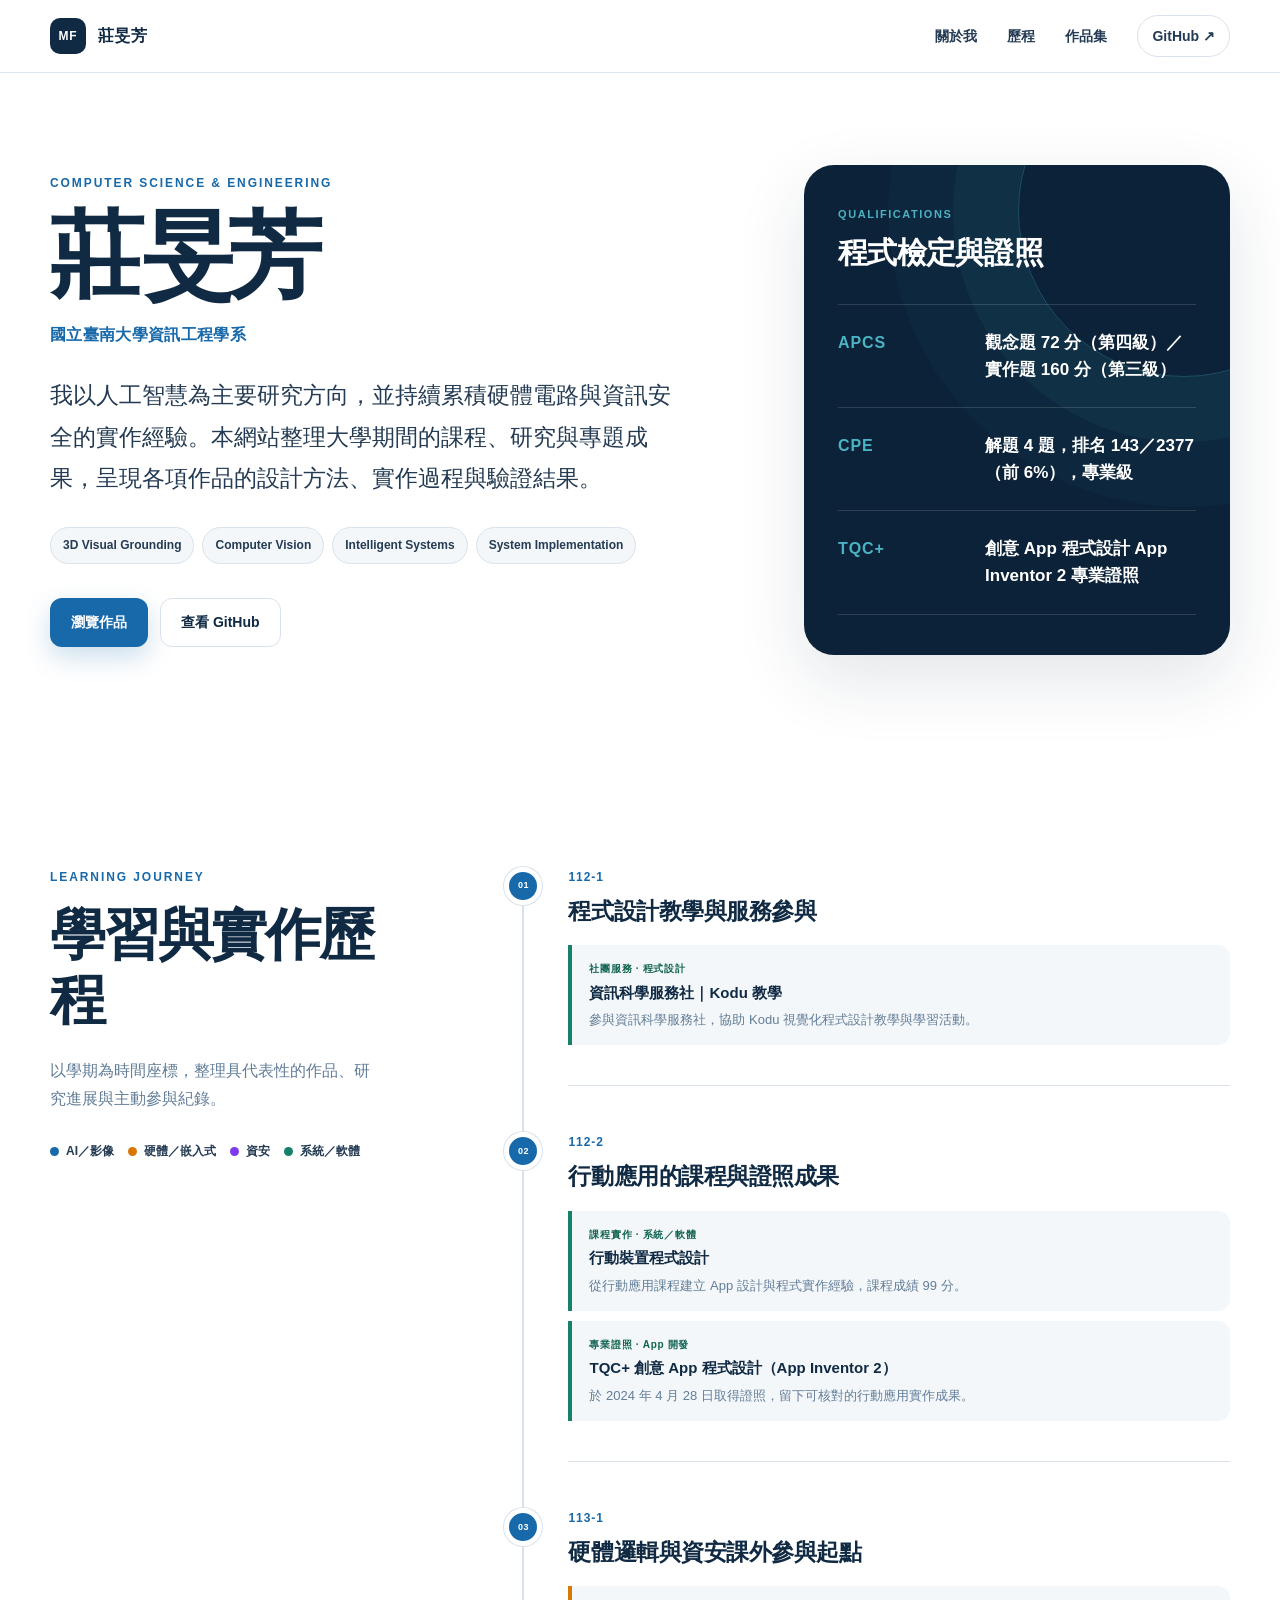
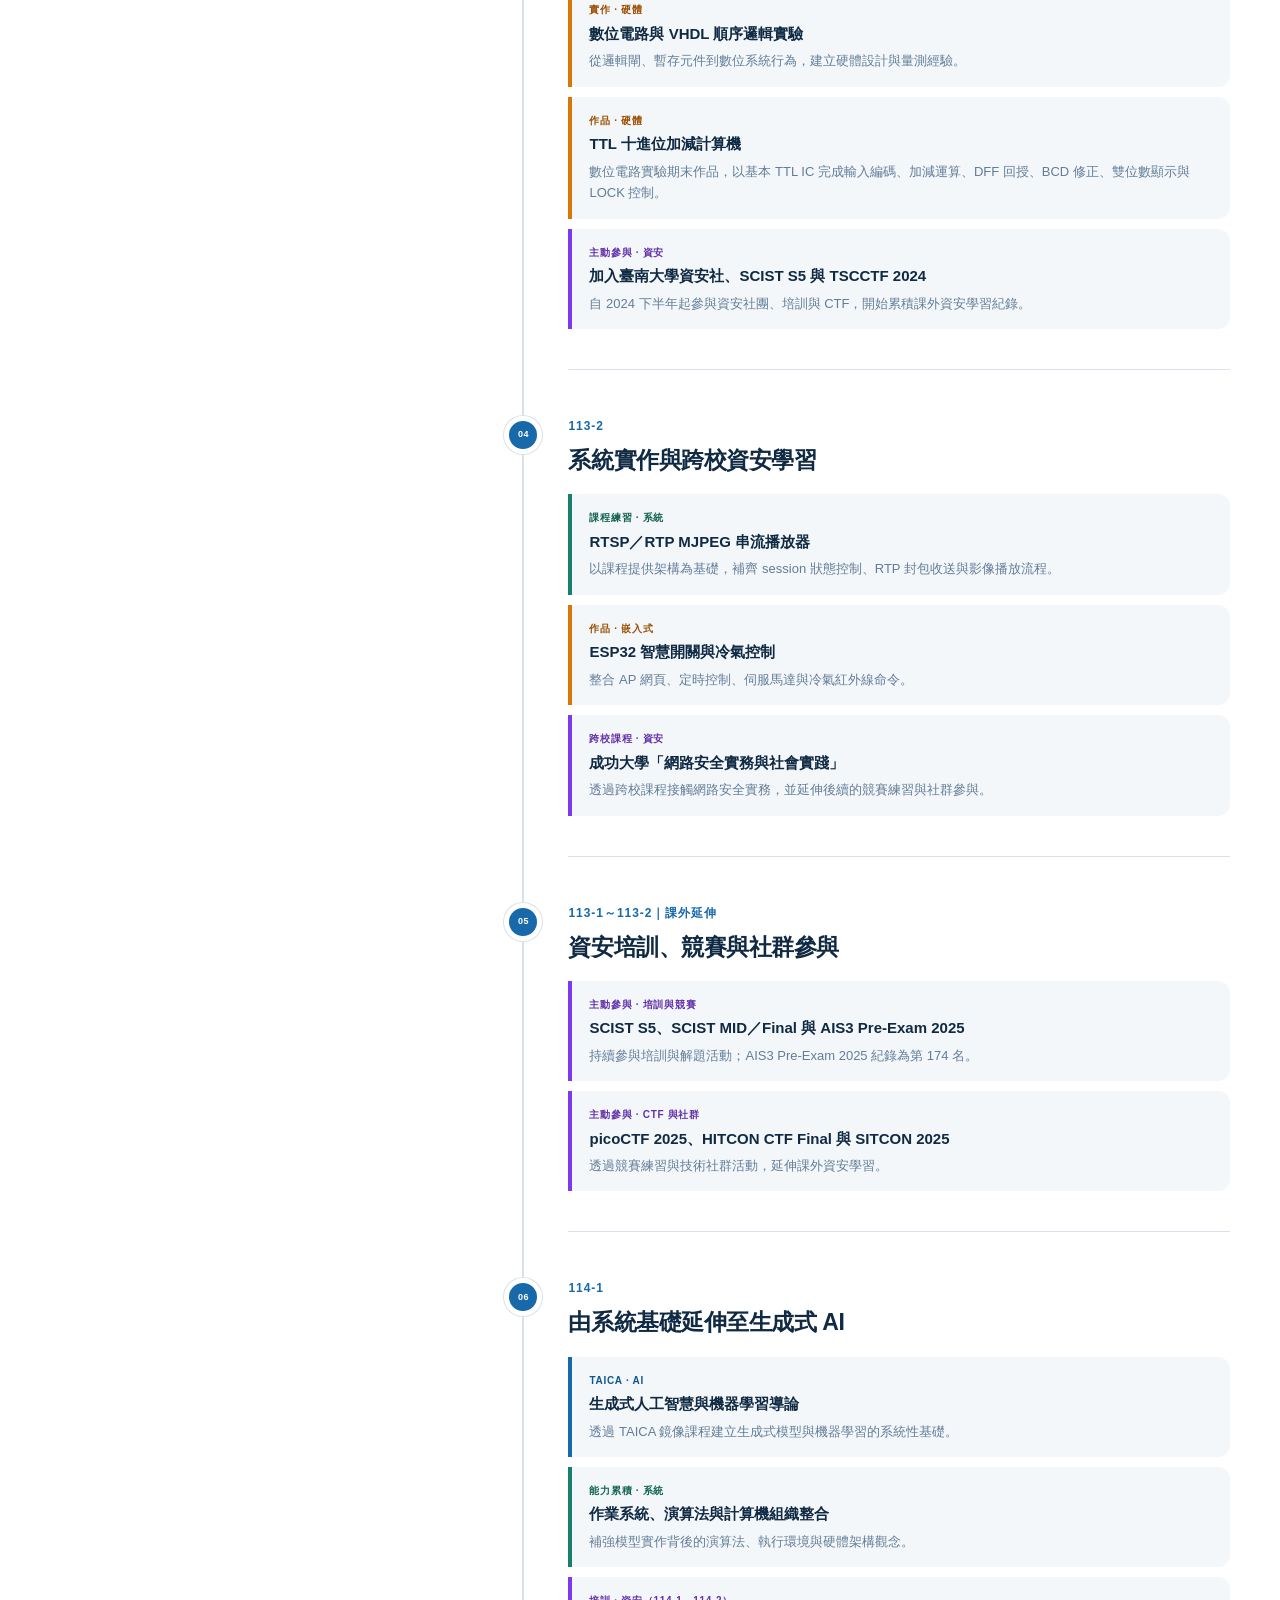
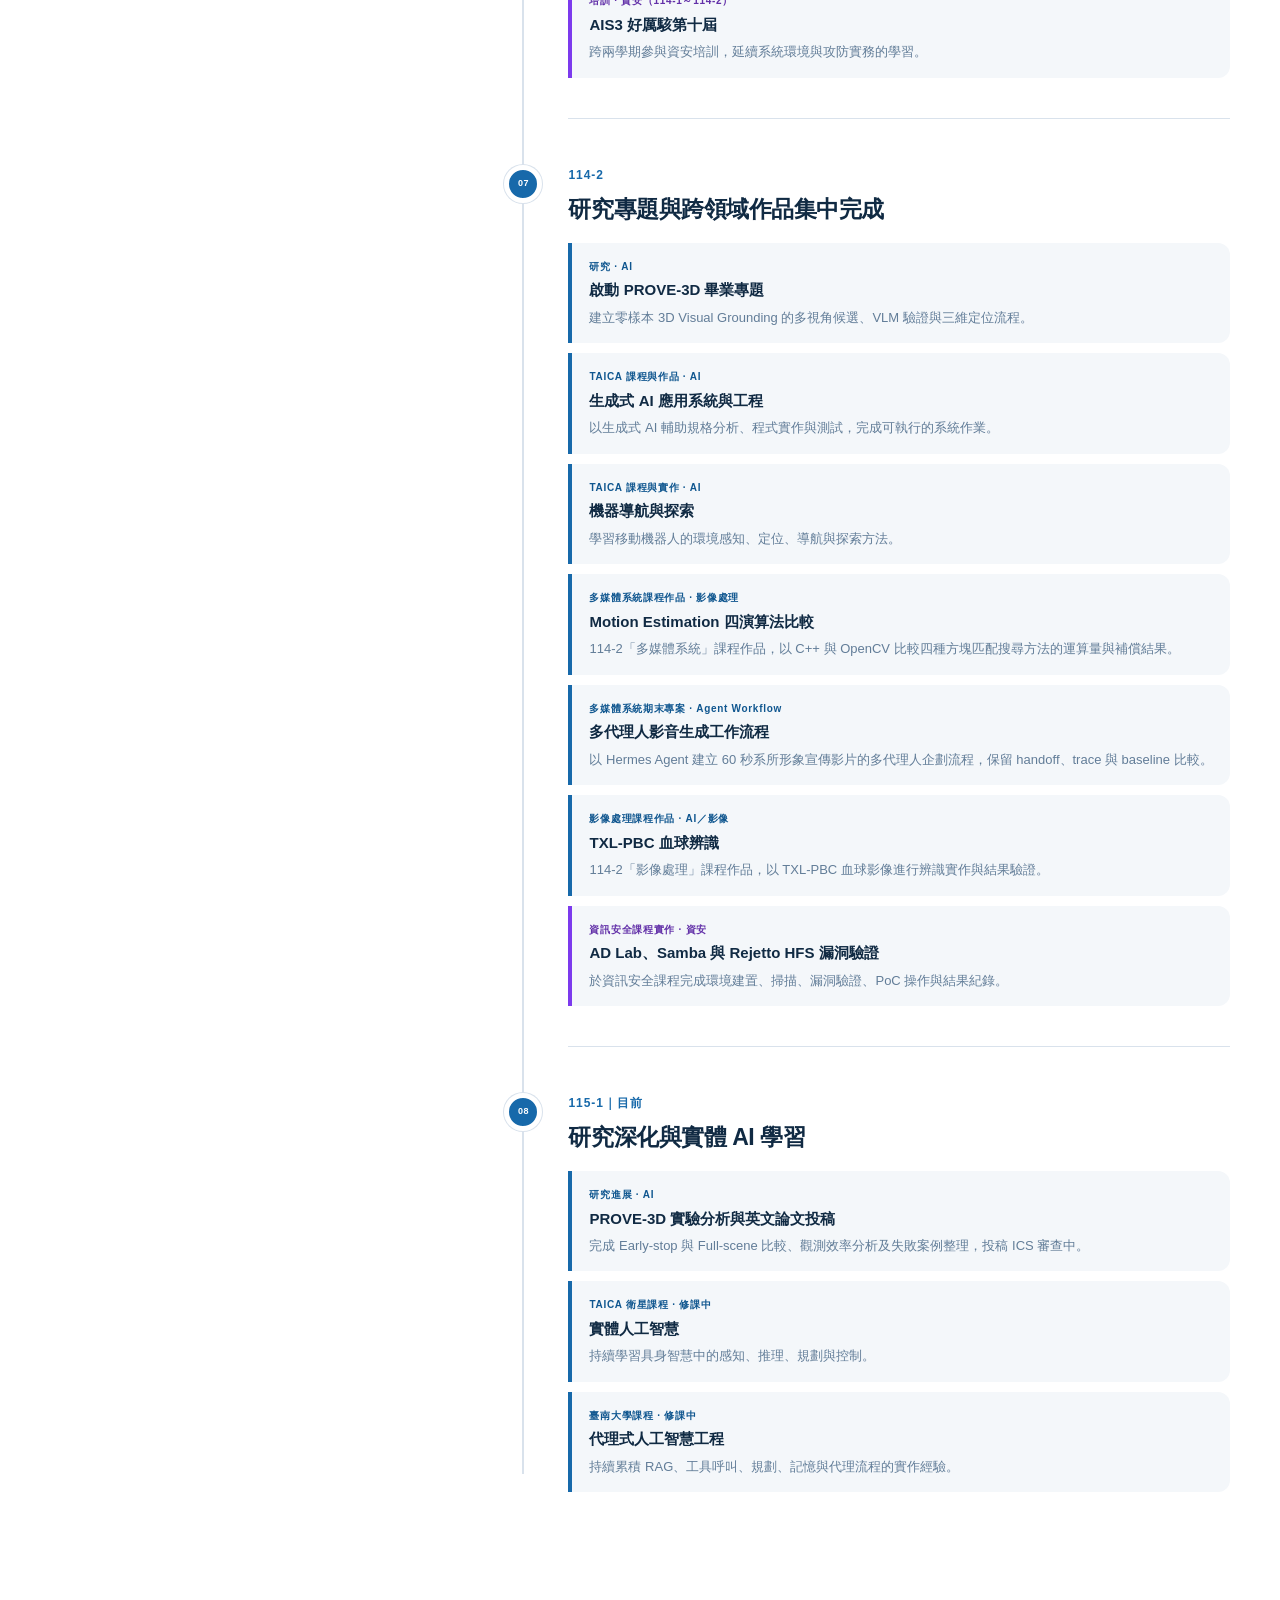
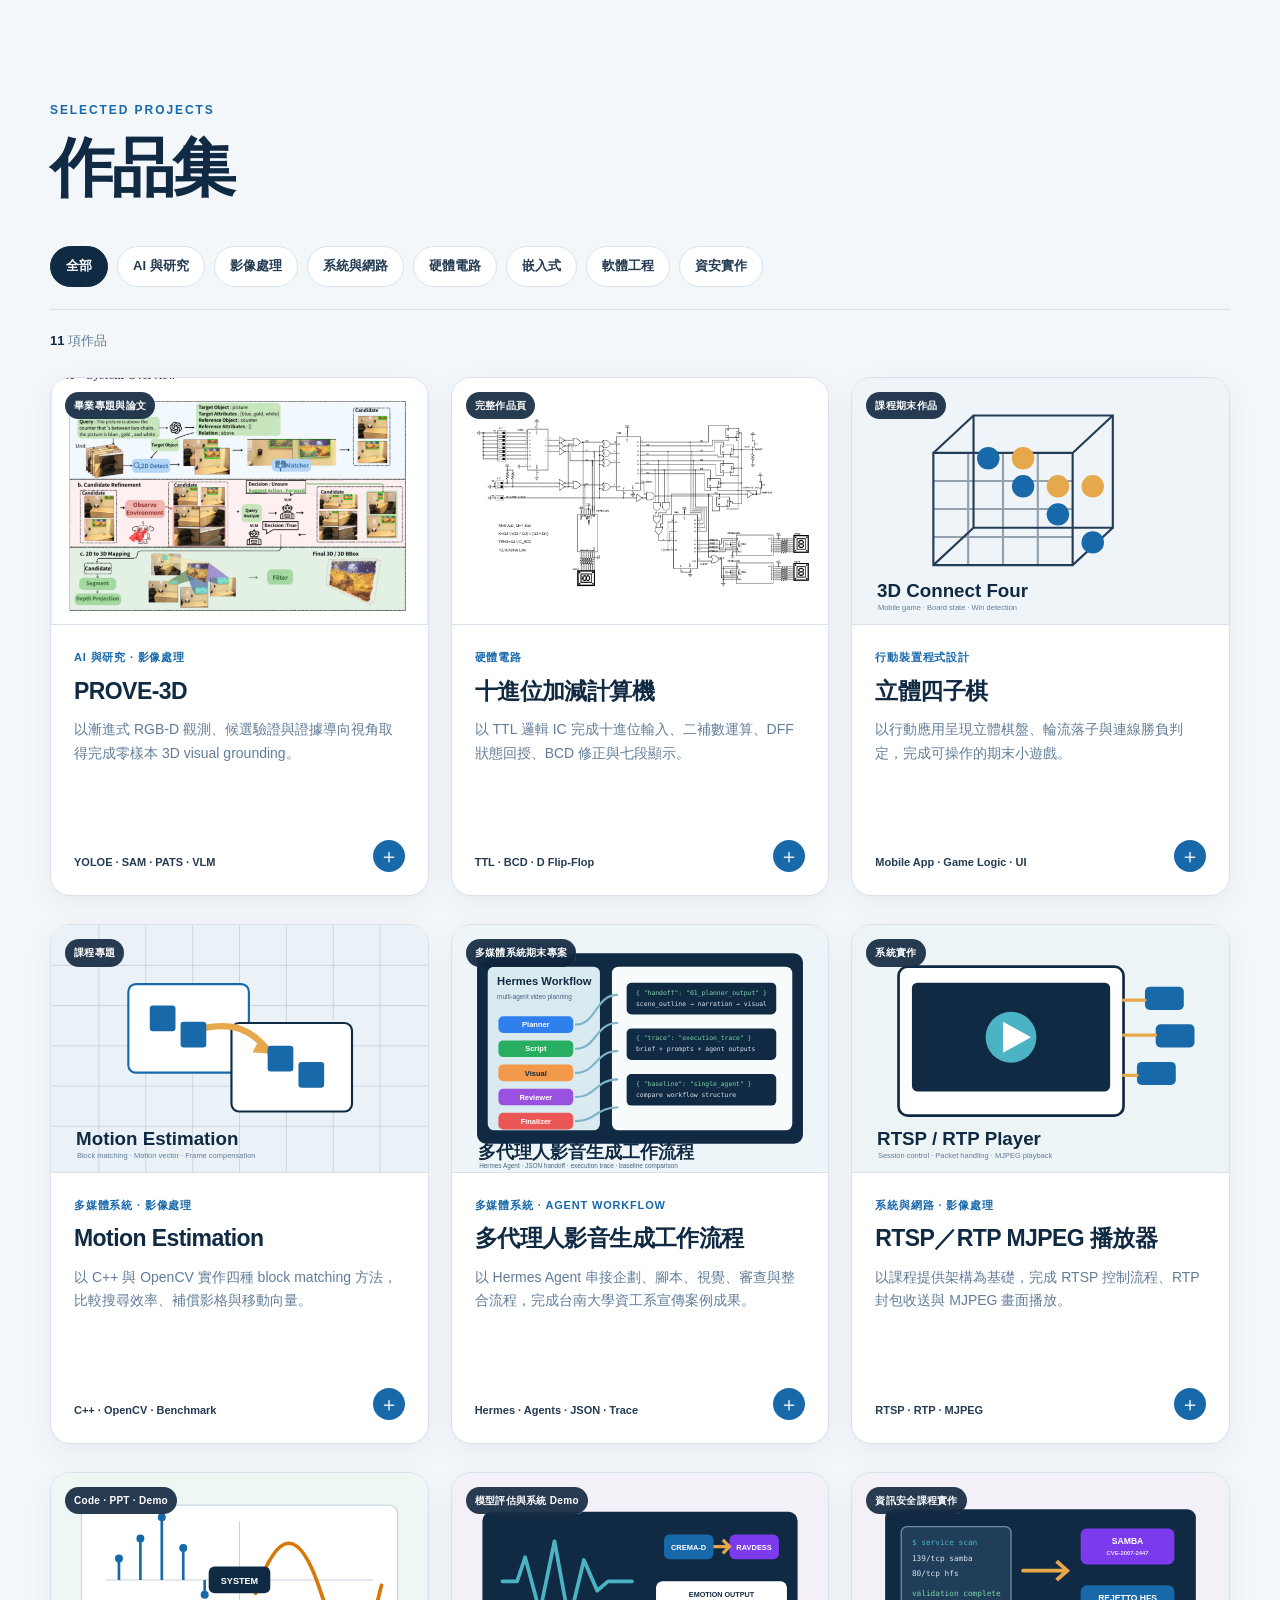
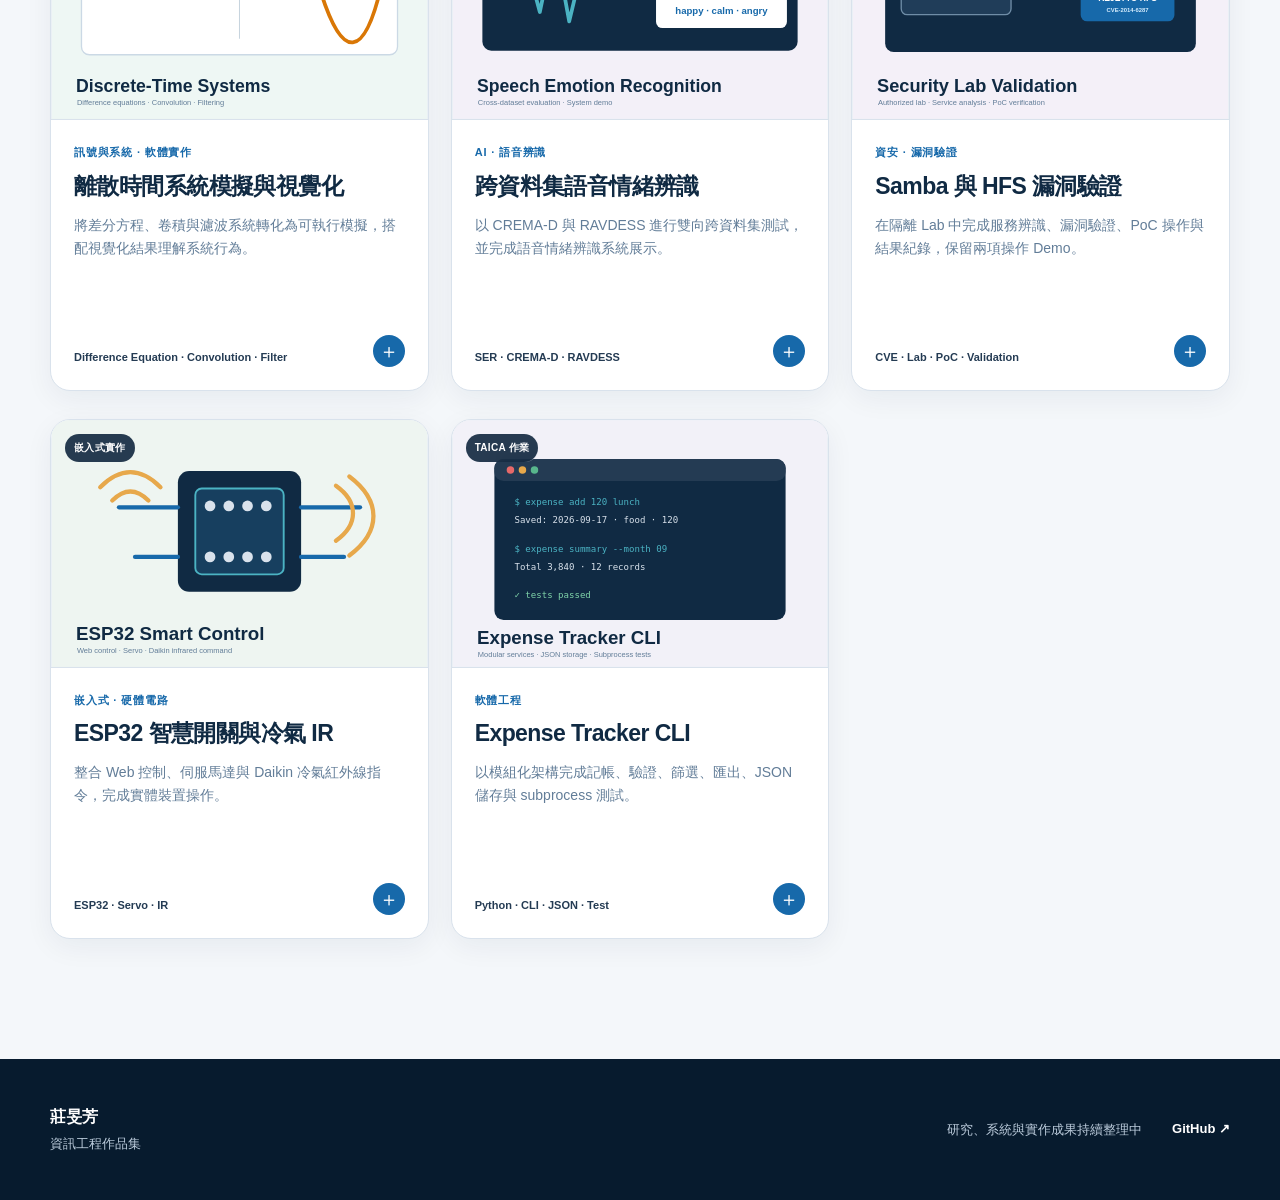
==== commit 827a69dc: "Add multimedia agent video project" ====
--- a/index.html
+++ b/index.html
@@ -140,6 +140,7 @@
                 <div class="journey-event event-ai"><span>TAICA 課程與作品 · AI</span><strong>生成式 AI 應用系統與工程</strong><p>以生成式 AI 輔助規格分析、程式實作與測試，完成可執行的系統作業。</p></div>
                 <div class="journey-event event-ai"><span>TAICA 課程與實作 · AI</span><strong>機器導航與探索</strong><p>學習移動機器人的環境感知、定位、導航與探索方法。</p></div>
                 <div class="journey-event event-ai"><span>多媒體系統課程作品 · 影像處理</span><strong>Motion Estimation 四演算法比較</strong><p>114-2「多媒體系統」課程作品，以 C++ 與 OpenCV 比較四種方塊匹配搜尋方法的運算量與補償結果。</p></div>
+                <div class="journey-event event-ai"><span>多媒體系統期末專案 · Agent Workflow</span><strong>多代理人影音生成工作流程</strong><p>以 Hermes Agent 建立 60 秒系所形象宣傳影片的多代理人企劃流程，保留 handoff、trace 與 baseline 比較。</p></div>
                 <div class="journey-event event-ai"><span>影像處理課程作品 · AI／影像</span><strong>TXL-PBC 血球辨識</strong><p>114-2「影像處理」課程作品，以 TXL-PBC 血球影像進行辨識實作與結果驗證。</p></div>
                 <div class="journey-event event-security"><span>資訊安全課程實作 · 資安</span><strong>AD Lab、Samba 與 Rejetto HFS 漏洞驗證</strong><p>於資訊安全課程完成環境建置、掃描、漏洞驗證、PoC 操作與結果紀錄。</p></div>
               </div>
@@ -180,7 +181,7 @@
           <button class="filter-button" type="button" data-filter="security">資安實作</button>
         </div>
 
-        <div class="portfolio-meta" aria-live="polite"><span data-result-count>10</span> 項作品</div>
+        <div class="portfolio-meta" aria-live="polite"><span data-result-count>11</span> 項作品</div>
 
         <div class="project-grid" data-project-grid>
           <article class="project-tile" data-categories="ai image">
@@ -239,6 +240,21 @@
                 <strong>Motion Estimation</strong>
                 <span>以 C++ 與 OpenCV 實作四種 block matching 方法，比較搜尋效率、補償影格與移動向量。</span>
                 <span class="project-card-footer"><em>C++ · OpenCV · Benchmark</em><i aria-hidden="true">＋</i></span>
+              </span>
+            </button>
+          </article>
+
+          <article class="project-tile" data-categories="ai systems software">
+            <button class="project-card" type="button" data-project="multimedia-agent-video" aria-haspopup="dialog" aria-label="查看多代理人影音生成工作流程作品摘要">
+              <span class="project-cover">
+                <img src="assets/images/covers/multimedia-agent-video.svg" alt="Hermes Agent 多代理人影音生成工作流程示意" width="1400" height="920" loading="lazy" decoding="async">
+                <span class="project-state">多媒體系統期末專案</span>
+              </span>
+              <span class="project-card-body">
+                <span class="project-category">多媒體系統 · Agent Workflow</span>
+                <strong>多代理人影音生成工作流程</strong>
+                <span>以 Hermes Agent 串接企劃、腳本、視覺、審查與整合流程，完成台南大學資工系宣傳案例成果。</span>
+                <span class="project-card-footer"><em>Hermes · Agents · JSON · Trace</em><i aria-hidden="true">＋</i></span>
               </span>
             </button>
           </article>
@@ -409,6 +425,20 @@
     data-status="114-2 多媒體系統課程作品；已整理完整報告附件與 C++ source。"
     data-more="projects/motion-estimation/"
     data-more-label="查看完整說明"></template>
+
+  <template id="project-multimedia-agent-video"
+    data-category="多媒體系統 · Agent Workflow"
+    data-title="多代理人影音生成工作流程"
+    data-image="assets/images/covers/multimedia-agent-video.svg"
+    data-image-alt="Hermes Agent 多代理人影音生成工作流程示意"
+    data-summary="以 Hermes Agent 建立國立臺南大學資訊工程學系 60 秒形象宣傳影片的多代理人企劃流程，並完成台南大學宣傳案例成果展示。"
+    data-points="由 Planner、Script、Visual、Reviewer、Finalizer 五個 agent 分工完成影片企劃|以 JSON handoff 保存 agent 間資料交換，並保留 execution trace|輸出 final video、字幕檔與素材來源說明，呈現台南大學資工系宣傳案例成果"
+    data-tags="Hermes Agent|Python|Multi-agent Workflow|JSON Handoff|Execution Trace|Baseline"
+    data-status="114-2 多媒體系統期末專案；repo 保留 report、agent prompts、handoff JSON、trace、baseline 與 final video outputs。"
+    data-more="projects/multimedia-agent-video/"
+    data-more-label="查看完整說明"
+    data-demo="https://youtu.be/HX7ah2p4yQI"
+    data-demo-label="觀看成果影片 ↗"></template>
 
   <template id="project-connect-four"
     data-category="行動裝置程式設計 · 軟體工程"
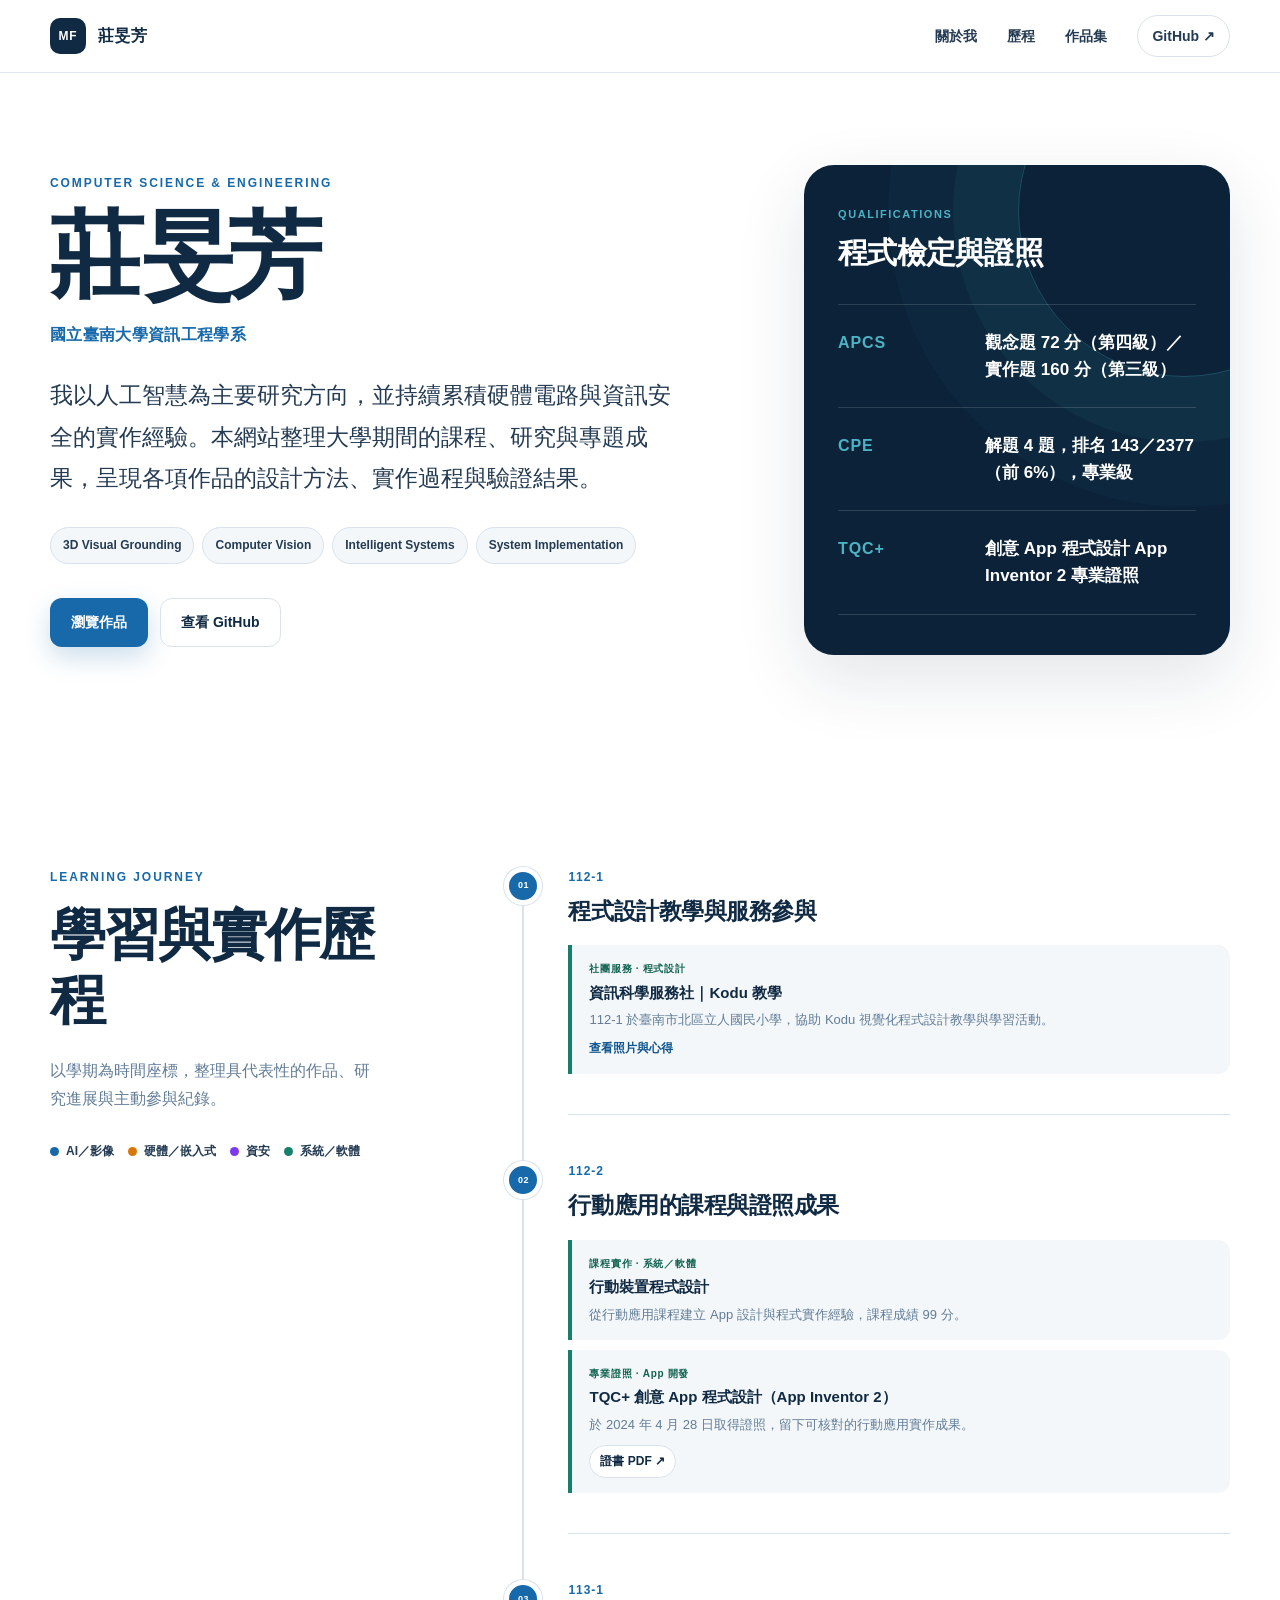
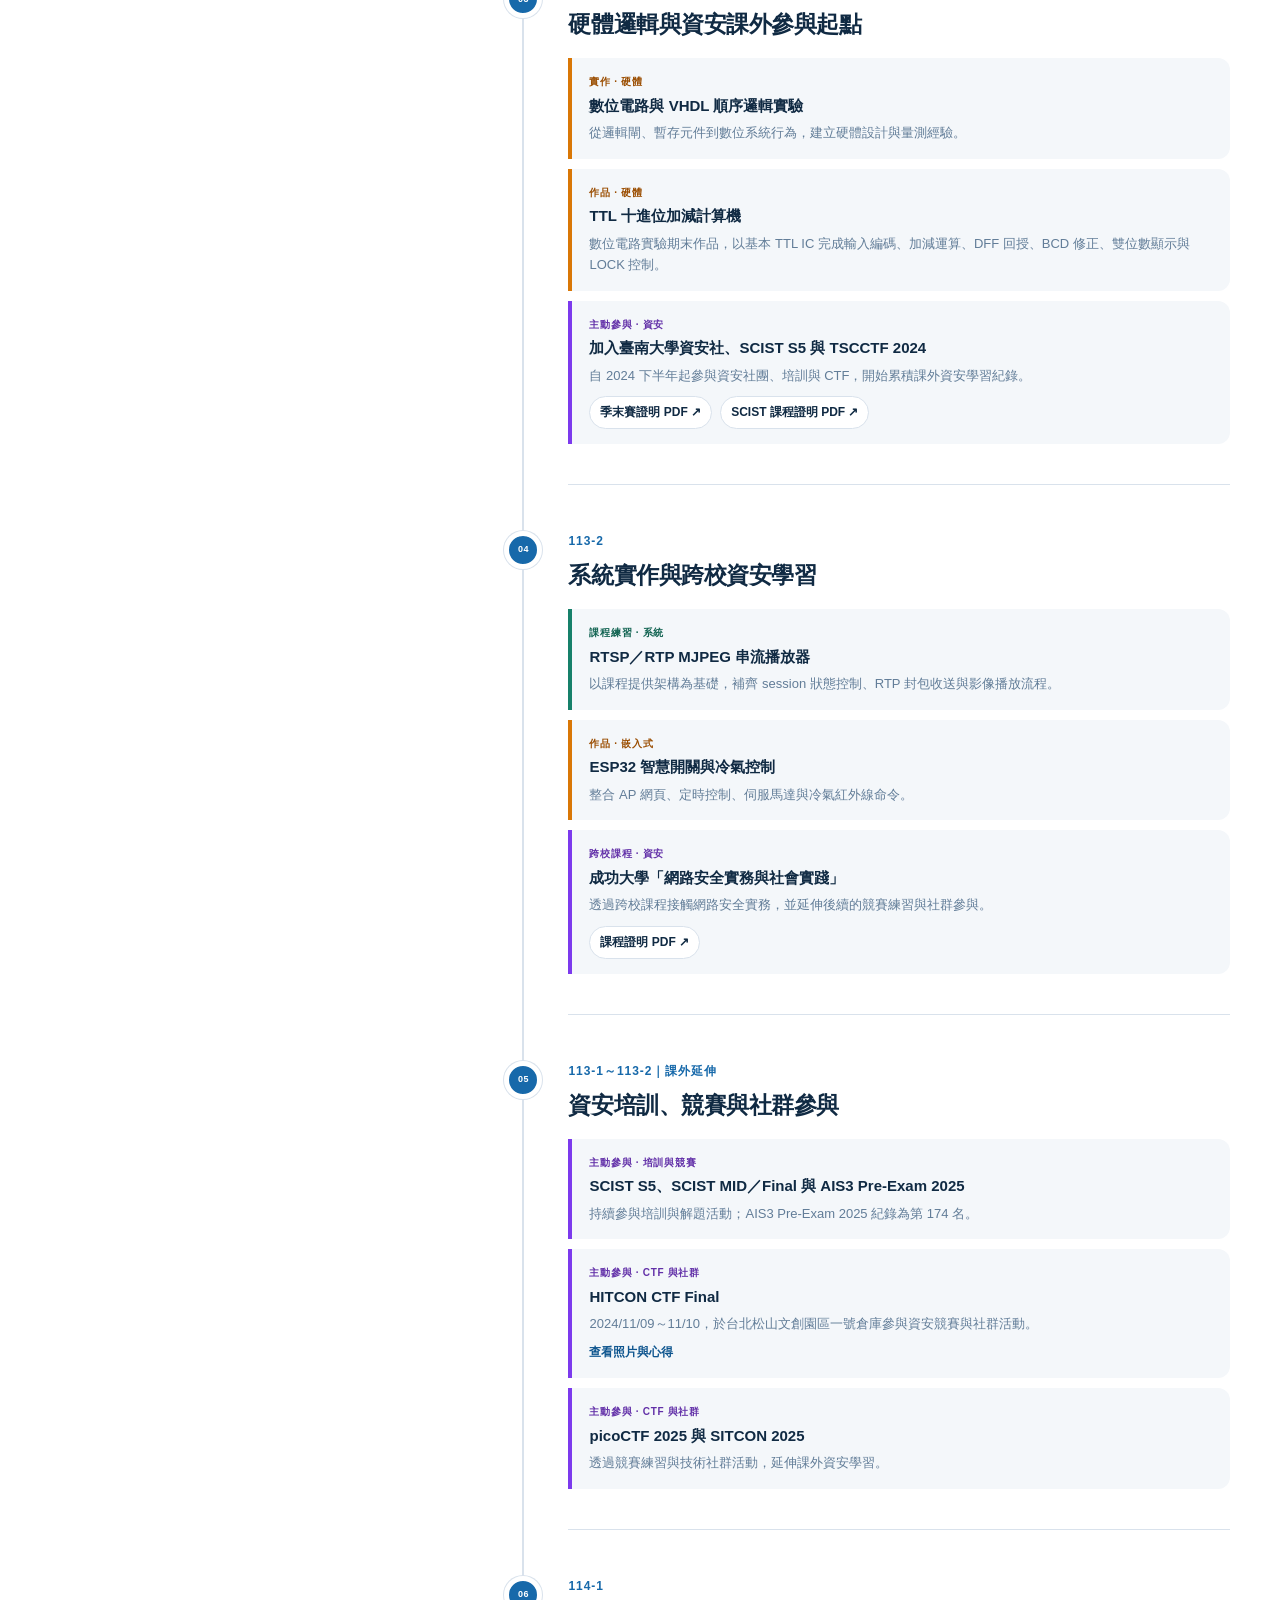
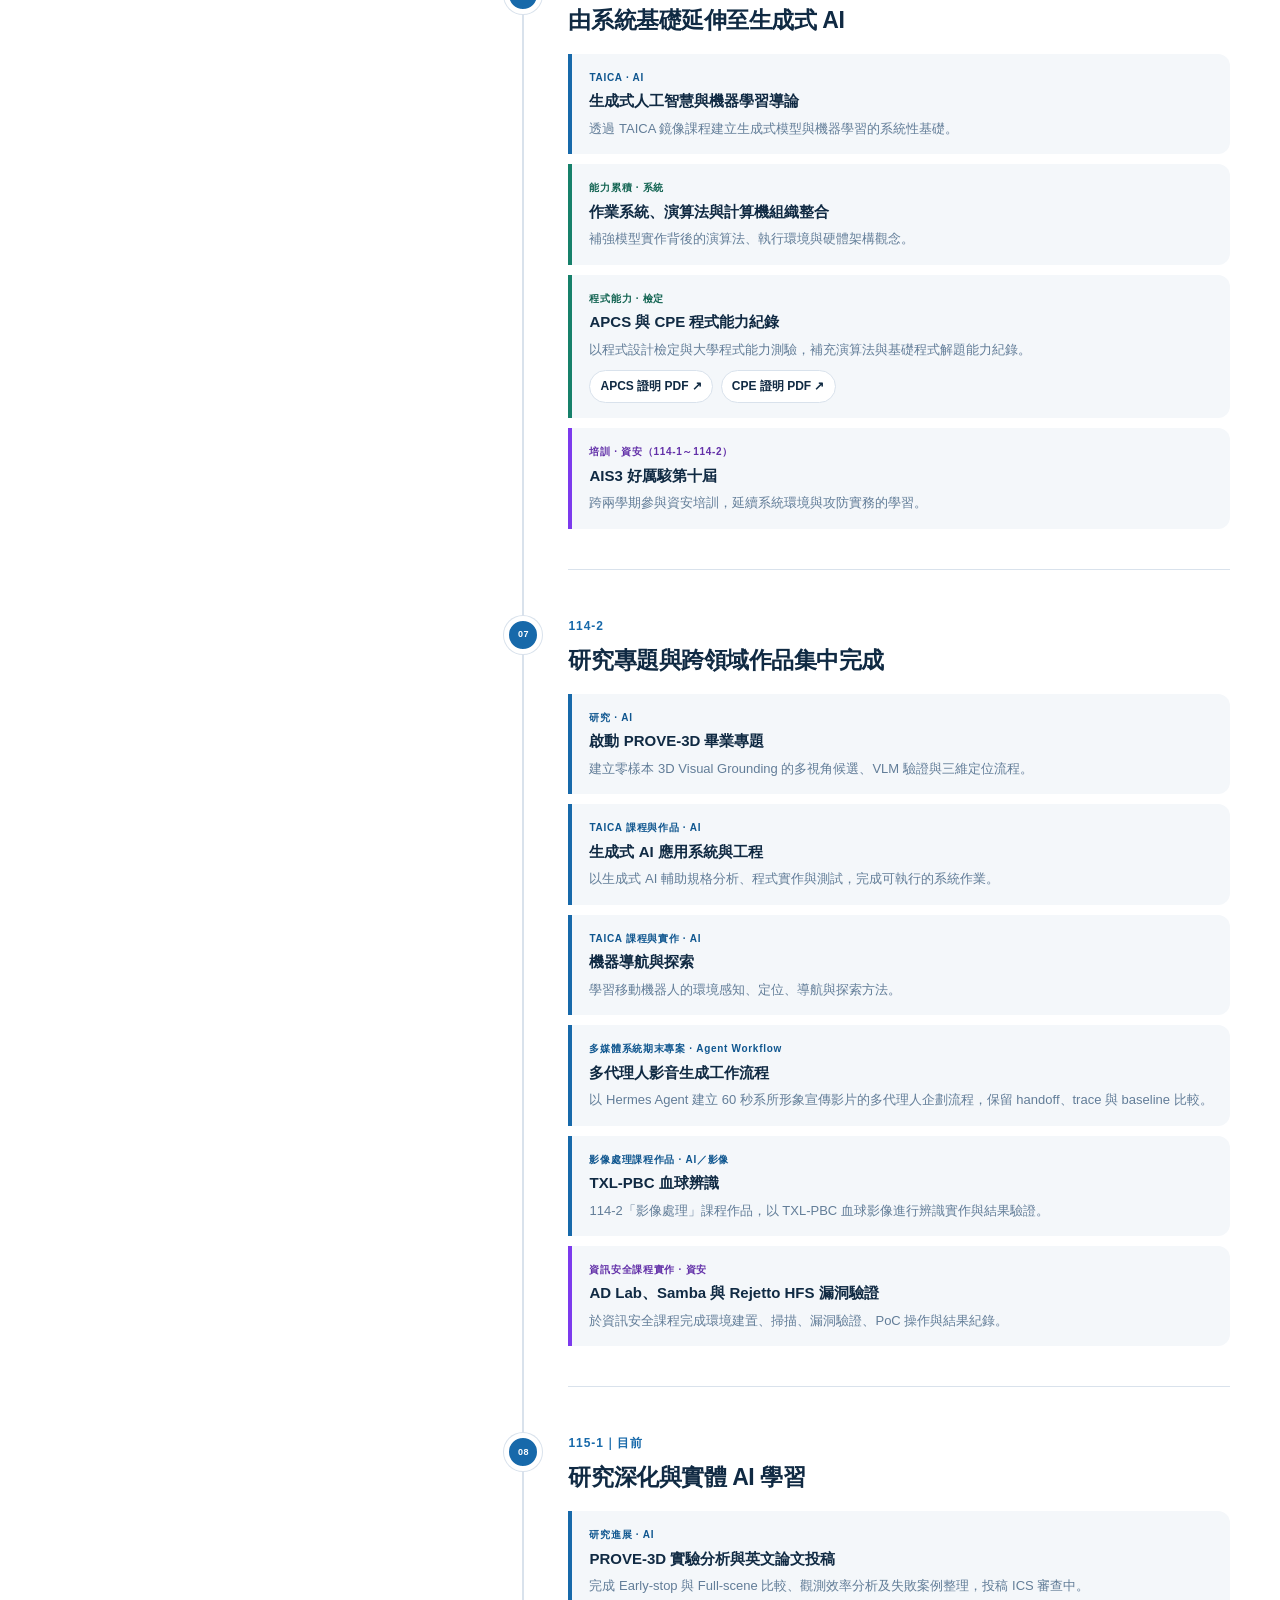
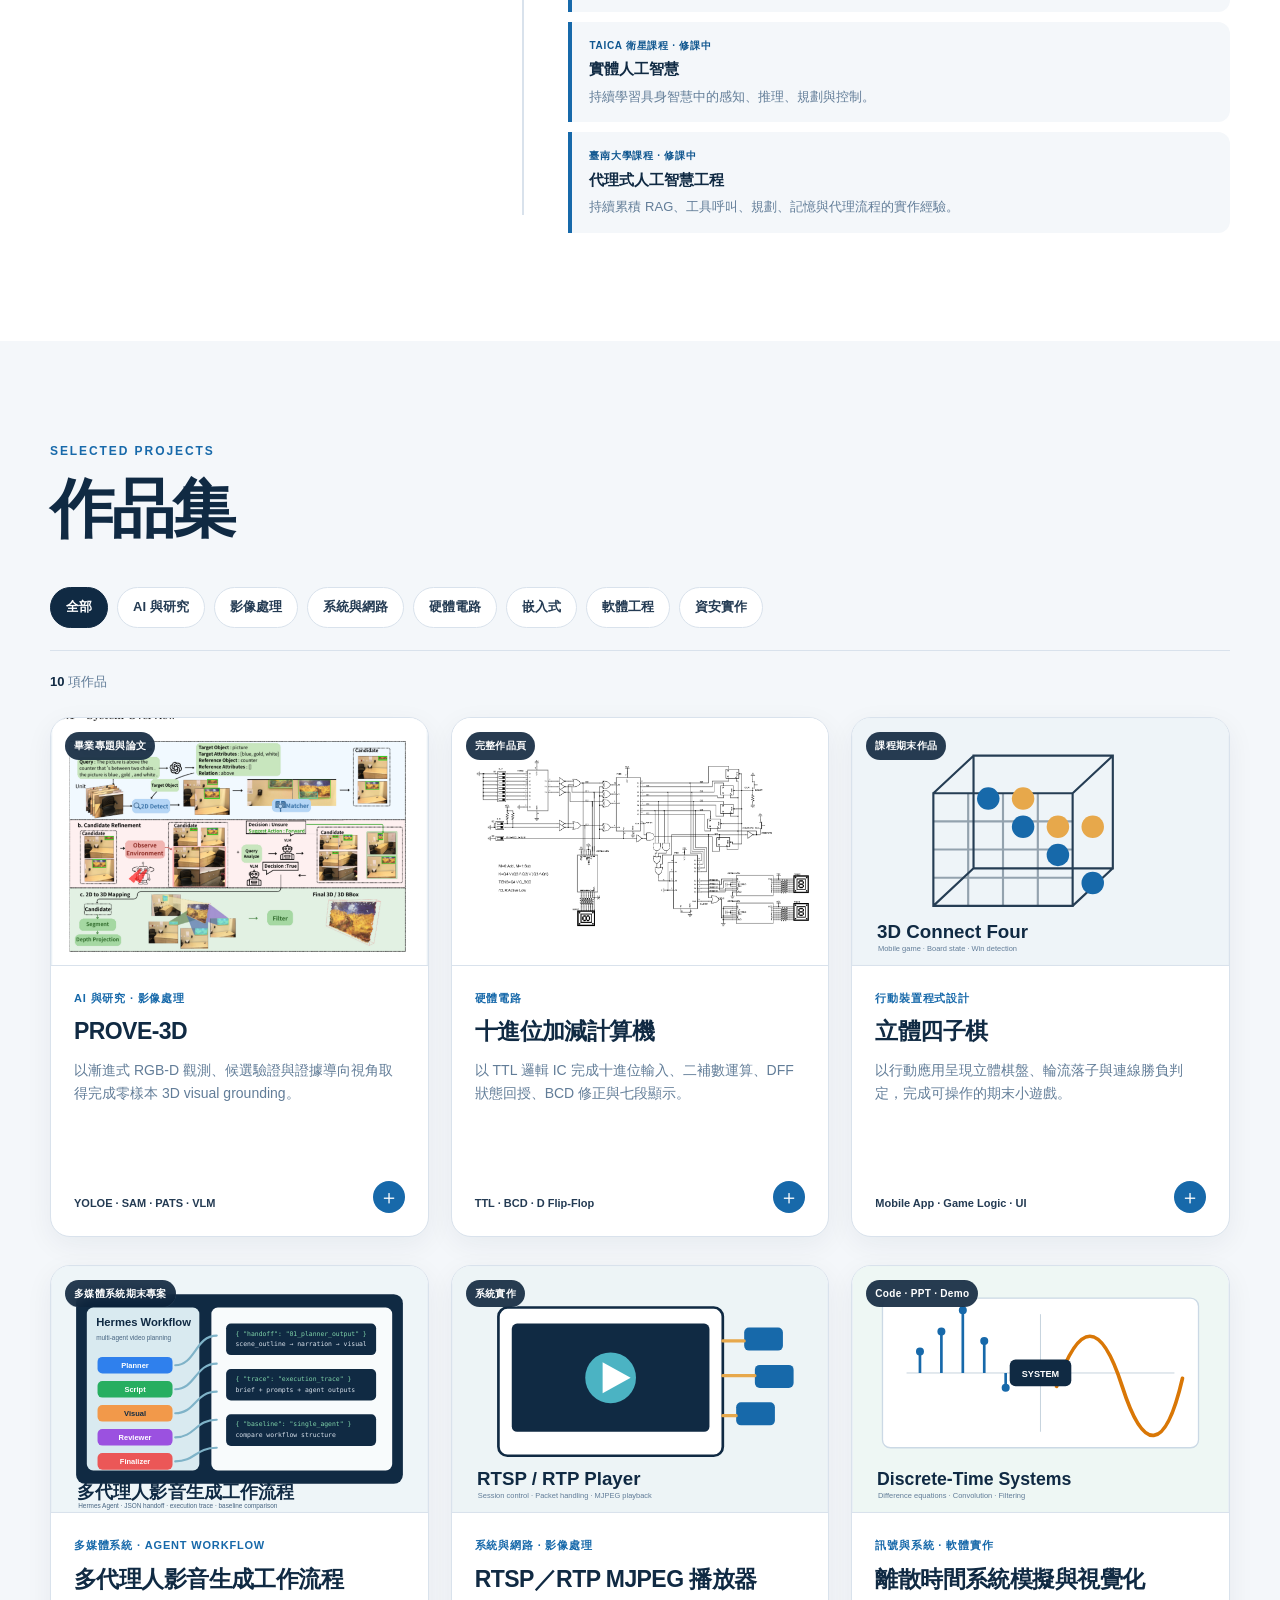
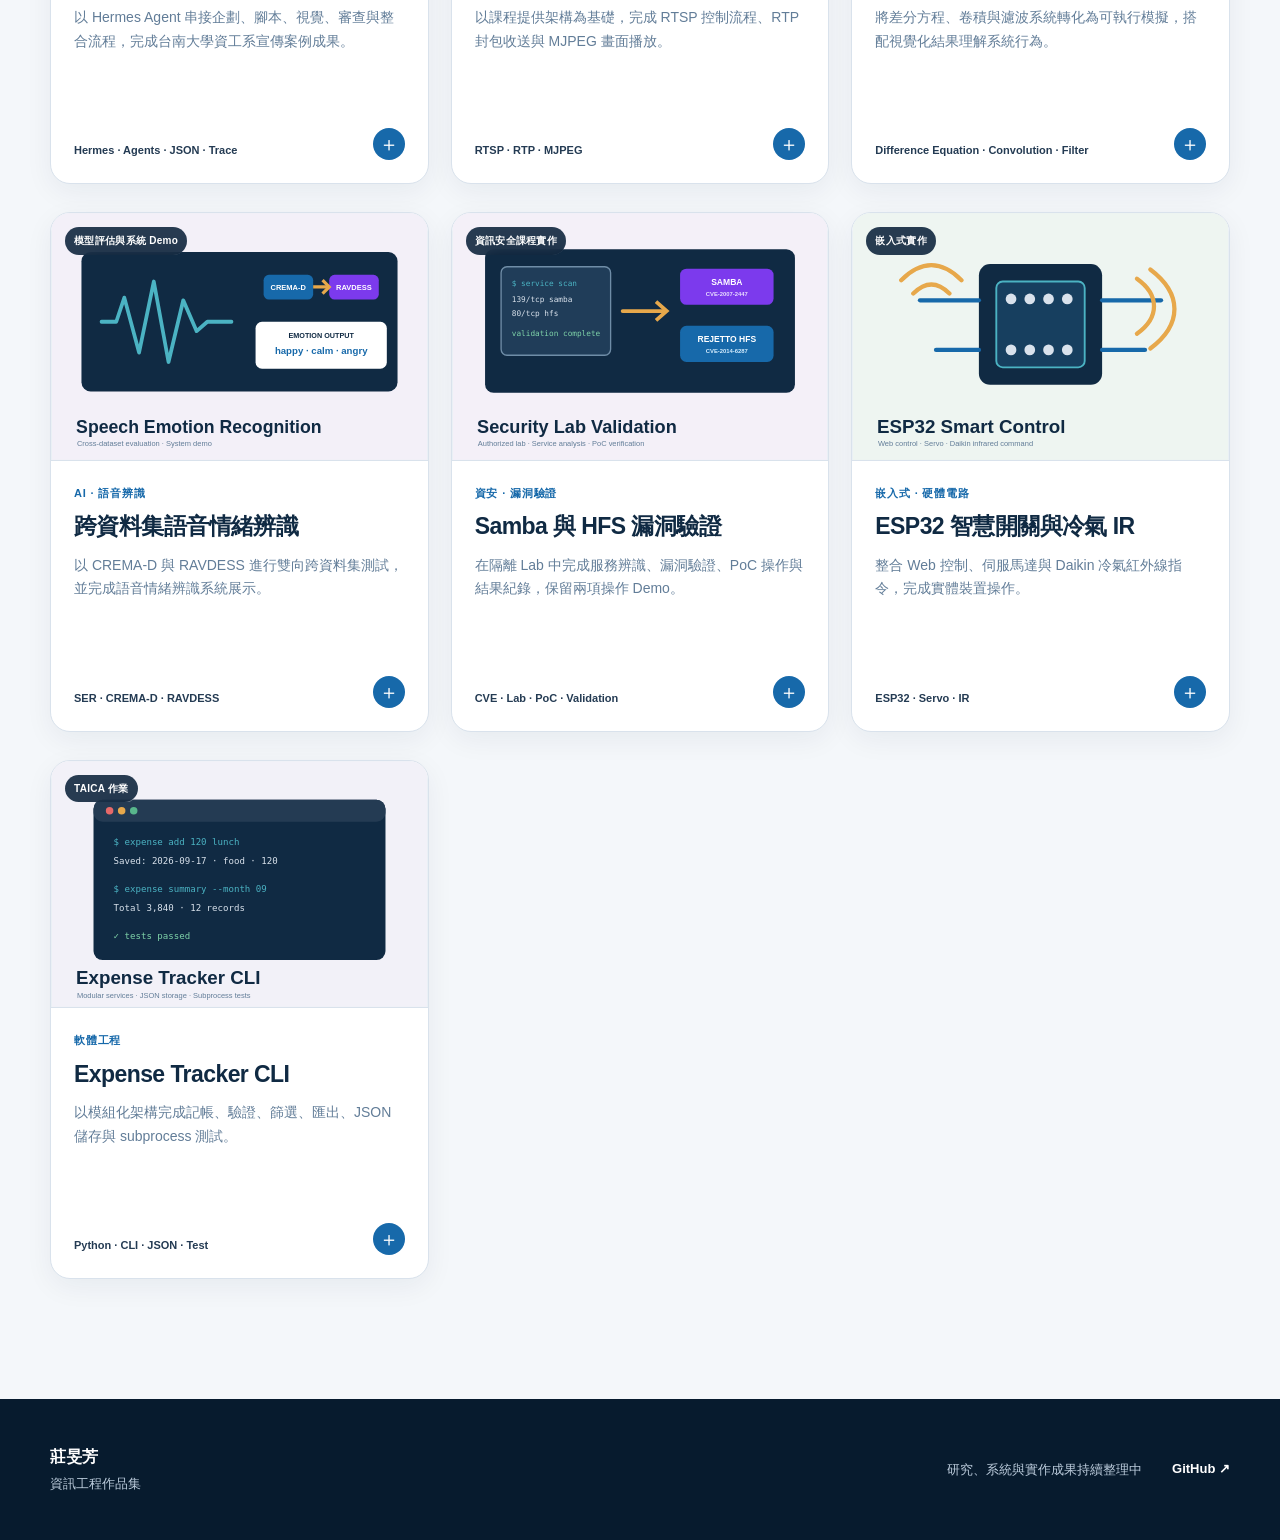
==== commit 35673417: "Add journey activities and certificates" ====
--- a/index.html
+++ b/index.html
@@ -74,7 +74,9 @@
             <article>
               <p class="journey-term">112-1</p><h3>程式設計教學與服務參與</h3>
               <div class="journey-events">
-                <div class="journey-event event-systems"><span>社團服務 · 程式設計</span><strong>資訊科學服務社｜Kodu 教學</strong><p>參與資訊科學服務社，協助 Kodu 視覺化程式設計教學與學習活動。</p></div>
+                <button class="journey-event journey-event-button event-systems" type="button" data-journey="information-science-service-club" aria-haspopup="dialog" aria-label="查看資訊科學服務社活動紀錄">
+                  <span>社團服務 · 程式設計</span><strong>資訊科學服務社｜Kodu 教學</strong><p>112-1 於臺南市北區立人國民小學，協助 Kodu 視覺化程式設計教學與學習活動。</p><small>查看照片與心得</small>
+                </button>
               </div>
             </article>
           </li>
@@ -84,7 +86,7 @@
               <p class="journey-term">112-2</p><h3>行動應用的課程與證照成果</h3>
               <div class="journey-events">
                 <div class="journey-event event-systems"><span>課程實作 · 系統／軟體</span><strong>行動裝置程式設計</strong><p>從行動應用課程建立 App 設計與程式實作經驗，課程成績 99 分。</p></div>
-                <div class="journey-event event-systems"><span>專業證照 · App 開發</span><strong>TQC+ 創意 App 程式設計（App Inventor 2）</strong><p>於 2024 年 4 月 28 日取得證照，留下可核對的行動應用實作成果。</p></div>
+                <div class="journey-event event-systems"><span>專業證照 · App 開發</span><strong>TQC+ 創意 App 程式設計（App Inventor 2）</strong><p>於 2024 年 4 月 28 日取得證照，留下可核對的行動應用實作成果。</p><div class="journey-proof-links"><a href="assets/docs/certificates/tqc-app-programming-20240428.pdf" target="_blank" rel="noreferrer">證書 PDF ↗</a></div></div>
               </div>
             </article>
           </li>
@@ -95,7 +97,7 @@
               <div class="journey-events">
                 <div class="journey-event event-hardware"><span>實作 · 硬體</span><strong>數位電路與 VHDL 順序邏輯實驗</strong><p>從邏輯閘、暫存元件到數位系統行為，建立硬體設計與量測經驗。</p></div>
                 <div class="journey-event event-hardware"><span>作品 · 硬體</span><strong>TTL 十進位加減計算機</strong><p>數位電路實驗期末作品，以基本 TTL IC 完成輸入編碼、加減運算、DFF 回授、BCD 修正、雙位數顯示與 LOCK 控制。</p></div>
-                <div class="journey-event event-security"><span>主動參與 · 資安</span><strong>加入臺南大學資安社、SCIST S5 與 TSCCTF 2024</strong><p>自 2024 下半年起參與資安社團、培訓與 CTF，開始累積課外資安學習紀錄。</p></div>
+                <div class="journey-event event-security"><span>主動參與 · 資安</span><strong>加入臺南大學資安社、SCIST S5 與 TSCCTF 2024</strong><p>自 2024 下半年起參與資安社團、培訓與 CTF，開始累積課外資安學習紀錄。</p><div class="journey-proof-links"><a href="assets/docs/certificates/security-final-contest-certificate.pdf" target="_blank" rel="noreferrer">季末賽證明 PDF ↗</a><a href="assets/docs/certificates/cybersecurity-second-semester-participation.pdf" target="_blank" rel="noreferrer">SCIST 課程證明 PDF ↗</a></div></div>
               </div>
             </article>
           </li>
@@ -106,7 +108,7 @@
               <div class="journey-events">
                 <div class="journey-event event-systems"><span>課程練習 · 系統</span><strong>RTSP／RTP MJPEG 串流播放器</strong><p>以課程提供架構為基礎，補齊 session 狀態控制、RTP 封包收送與影像播放流程。</p></div>
                 <div class="journey-event event-hardware"><span>作品 · 嵌入式</span><strong>ESP32 智慧開關與冷氣控制</strong><p>整合 AP 網頁、定時控制、伺服馬達與冷氣紅外線命令。</p></div>
-                <div class="journey-event event-security"><span>跨校課程 · 資安</span><strong>成功大學「網路安全實務與社會實踐」</strong><p>透過跨校課程接觸網路安全實務，並延伸後續的競賽練習與社群參與。</p></div>
+                <div class="journey-event event-security"><span>跨校課程 · 資安</span><strong>成功大學「網路安全實務與社會實踐」</strong><p>透過跨校課程接觸網路安全實務，並延伸後續的競賽練習與社群參與。</p><div class="journey-proof-links"><a href="assets/docs/certificates/ncku-cybersecurity-practice-social-engagement.pdf" target="_blank" rel="noreferrer">課程證明 PDF ↗</a></div></div>
               </div>
             </article>
           </li>
@@ -116,7 +118,10 @@
               <p class="journey-term">113-1～113-2｜課外延伸</p><h3>資安培訓、競賽與社群參與</h3>
               <div class="journey-events">
                 <div class="journey-event event-security"><span>主動參與 · 培訓與競賽</span><strong>SCIST S5、SCIST MID／Final 與 AIS3 Pre-Exam 2025</strong><p>持續參與培訓與解題活動；AIS3 Pre-Exam 2025 紀錄為第 174 名。</p></div>
-                <div class="journey-event event-security"><span>主動參與 · CTF 與社群</span><strong>picoCTF 2025、HITCON CTF Final 與 SITCON 2025</strong><p>透過競賽練習與技術社群活動，延伸課外資安學習。</p></div>
+                <button class="journey-event journey-event-button event-security" type="button" data-journey="hitcon-ctf-final" aria-haspopup="dialog" aria-label="查看 HITCON CTF Final 活動紀錄">
+                  <span>主動參與 · CTF 與社群</span><strong>HITCON CTF Final</strong><p>2024/11/09～11/10，於台北松山文創園區一號倉庫參與資安競賽與社群活動。</p><small>查看照片與心得</small>
+                </button>
+                <div class="journey-event event-security"><span>主動參與 · CTF 與社群</span><strong>picoCTF 2025 與 SITCON 2025</strong><p>透過競賽練習與技術社群活動，延伸課外資安學習。</p></div>
               </div>
             </article>
           </li>
@@ -127,6 +132,7 @@
               <div class="journey-events">
                 <div class="journey-event event-ai"><span>TAICA · AI</span><strong>生成式人工智慧與機器學習導論</strong><p>透過 TAICA 鏡像課程建立生成式模型與機器學習的系統性基礎。</p></div>
                 <div class="journey-event event-systems"><span>能力累積 · 系統</span><strong>作業系統、演算法與計算機組織整合</strong><p>補強模型實作背後的演算法、執行環境與硬體架構觀念。</p></div>
+                <div class="journey-event event-systems"><span>程式能力 · 檢定</span><strong>APCS 與 CPE 程式能力紀錄</strong><p>以程式設計檢定與大學程式能力測驗，補充演算法與基礎程式解題能力紀錄。</p><div class="journey-proof-links"><a href="assets/docs/certificates/apcs-certificate.pdf" target="_blank" rel="noreferrer">APCS 證明 PDF ↗</a><a href="assets/docs/certificates/cpe-certificate.pdf" target="_blank" rel="noreferrer">CPE 證明 PDF ↗</a></div></div>
                 <div class="journey-event event-security"><span>培訓 · 資安（114-1～114-2）</span><strong>AIS3 好厲駭第十屆</strong><p>跨兩學期參與資安培訓，延續系統環境與攻防實務的學習。</p></div>
               </div>
             </article>
@@ -139,7 +145,6 @@
                 <div class="journey-event event-ai"><span>研究 · AI</span><strong>啟動 PROVE-3D 畢業專題</strong><p>建立零樣本 3D Visual Grounding 的多視角候選、VLM 驗證與三維定位流程。</p></div>
                 <div class="journey-event event-ai"><span>TAICA 課程與作品 · AI</span><strong>生成式 AI 應用系統與工程</strong><p>以生成式 AI 輔助規格分析、程式實作與測試，完成可執行的系統作業。</p></div>
                 <div class="journey-event event-ai"><span>TAICA 課程與實作 · AI</span><strong>機器導航與探索</strong><p>學習移動機器人的環境感知、定位、導航與探索方法。</p></div>
-                <div class="journey-event event-ai"><span>多媒體系統課程作品 · 影像處理</span><strong>Motion Estimation 四演算法比較</strong><p>114-2「多媒體系統」課程作品，以 C++ 與 OpenCV 比較四種方塊匹配搜尋方法的運算量與補償結果。</p></div>
                 <div class="journey-event event-ai"><span>多媒體系統期末專案 · Agent Workflow</span><strong>多代理人影音生成工作流程</strong><p>以 Hermes Agent 建立 60 秒系所形象宣傳影片的多代理人企劃流程，保留 handoff、trace 與 baseline 比較。</p></div>
                 <div class="journey-event event-ai"><span>影像處理課程作品 · AI／影像</span><strong>TXL-PBC 血球辨識</strong><p>114-2「影像處理」課程作品，以 TXL-PBC 血球影像進行辨識實作與結果驗證。</p></div>
                 <div class="journey-event event-security"><span>資訊安全課程實作 · 資安</span><strong>AD Lab、Samba 與 Rejetto HFS 漏洞驗證</strong><p>於資訊安全課程完成環境建置、掃描、漏洞驗證、PoC 操作與結果紀錄。</p></div>
@@ -181,7 +186,7 @@
           <button class="filter-button" type="button" data-filter="security">資安實作</button>
         </div>
 
-        <div class="portfolio-meta" aria-live="polite"><span data-result-count>11</span> 項作品</div>
+        <div class="portfolio-meta" aria-live="polite"><span data-result-count>10</span> 項作品</div>
 
         <div class="project-grid" data-project-grid>
           <article class="project-tile" data-categories="ai image">
@@ -225,21 +230,6 @@
                 <strong>立體四子棋</strong>
                 <span>以行動應用呈現立體棋盤、輪流落子與連線勝負判定，完成可操作的期末小遊戲。</span>
                 <span class="project-card-footer"><em>Mobile App · Game Logic · UI</em><i aria-hidden="true">＋</i></span>
-              </span>
-            </button>
-          </article>
-
-          <article class="project-tile" data-categories="image software">
-            <button class="project-card" type="button" data-project="motion" aria-haspopup="dialog" aria-label="查看 Motion Estimation 作品摘要">
-              <span class="project-cover">
-                <img src="assets/images/covers/motion-estimation.svg" alt="Motion Estimation 方塊匹配與移動向量示意" width="1400" height="920">
-                <span class="project-state">課程專題</span>
-              </span>
-              <span class="project-card-body">
-                <span class="project-category">多媒體系統 · 影像處理</span>
-                <strong>Motion Estimation</strong>
-                <span>以 C++ 與 OpenCV 實作四種 block matching 方法，比較搜尋效率、補償影格與移動向量。</span>
-                <span class="project-card-footer"><em>C++ · OpenCV · Benchmark</em><i aria-hidden="true">＋</i></span>
               </span>
             </button>
           </article>
@@ -388,6 +378,56 @@
       </div>
     </div>
   </dialog>
+
+  <dialog class="project-modal journey-modal" data-journey-modal aria-labelledby="journey-modal-title">
+    <button class="modal-close" type="button" data-journey-close aria-label="關閉活動紀錄">×</button>
+    <div class="modal-cover"><img data-journey-image alt="活動照片"></div>
+    <div class="modal-content">
+      <p class="project-category" data-journey-category></p>
+      <h2 id="journey-modal-title" data-journey-title></h2>
+      <p class="modal-summary" data-journey-summary></p>
+      <div class="journey-meta-grid" aria-label="活動資訊">
+        <article><span>時間</span><strong data-journey-time></strong></article>
+        <article><span>地點</span><strong data-journey-place></strong></article>
+      </div>
+      <div class="modal-section">
+        <h3>短心得</h3>
+        <p class="journey-reflection" data-journey-reflection></p>
+      </div>
+      <div class="modal-section">
+        <h3>想強調的能力</h3>
+        <div class="tag-row" data-journey-skills></div>
+      </div>
+      <div class="modal-actions">
+        <a class="button button-primary" data-journey-link href="#" target="_blank" rel="noreferrer">查看活動頁 ↗</a>
+        <button class="button button-secondary" type="button" aria-label="關閉活動紀錄並返回時間軸" data-journey-close>返回時間軸</button>
+      </div>
+    </div>
+  </dialog>
+
+  <template id="journey-hitcon-ctf-final"
+    data-category="資安活動 · CTF"
+    data-title="HITCON CTF Final"
+    data-image="assets/images/journey/hitcon-ctf-final.jpg"
+    data-image-alt="HITCON CTF Final 活動現場議程看板"
+    data-summary="參與 HITCON CTF Final，觀察資安競賽現場與社群交流形式，作為進入資安領域初期的重要學習經驗。"
+    data-time="2024/11/09（六）10:00 ～ 2024/11/10（日）18:00（UTC+8）"
+    data-place="台北松山文創園區一號倉庫"
+    data-reflection="這是我剛開始接觸資安領域時的重要現場經驗。透過聆聽不同參與者分享比賽經驗與學習歷程，我更具體理解 CTF 不只是解題技巧，也包含持續探索、整理知識與和他人交流的過程。這次活動讓我以更開放的心態看待資安學習，也提醒自己在不熟悉的題型前，先保持好奇與拆解問題的耐心。"
+    data-skills="資安學習視野|CTF 社群觀察|主動探索心態|經驗整理與反思"
+    data-link="https://hitcon.kktix.cc/events/hitcon-ctf"></template>
+
+  <template id="journey-information-science-service-club"
+    data-category="社團服務 · 程式設計教育"
+    data-title="資訊科學服務社"
+    data-image="assets/images/journey/information-science-service-club.png"
+    data-image-position="right center"
+    data-image-alt="資訊科學服務社於立人國小進行 Kodu 視覺化程式設計教學"
+    data-summary="參與資訊科學服務社的程式科學教育服務，到國小課堂協助學生使用 Kodu 進行視覺化程式設計。"
+    data-time="112-1"
+    data-place="臺南市北區立人國民小學"
+    data-reflection="這次服務對我來說最大的挑戰，是必須拿著麥克風在公開場合說明課程內容。雖然現場人數不算多，但我原本連一般結帳這類日常互動都需要先做心理準備，因此站到孩子們面前帶活動，是一次很實際的突破。過程中也發現，小朋友對電腦操作很有興趣，常常迫不及待想開始嘗試，讓我學會用更簡單、清楚的方式引導他們，把注意力從「想玩電腦」帶回到完成任務與理解程式邏輯。"
+    data-skills="公開場合說話|兒童程式教育引導|課堂互動觀察|清楚表達與臨場調整"></template>
 
   <template id="project-prove3d"
     data-category="AI 與研究 · 影像處理"
@@ -413,18 +453,6 @@
     data-more="projects/decimal-calculator/index.html"
     data-more-label="查看完整作品頁"
     data-demo="https://youtu.be/2s_sQW-NP5s"></template>
-
-  <template id="project-motion"
-    data-category="多媒體系統 · 影像處理"
-    data-title="Motion Estimation 四演算法比較"
-    data-image="assets/images/covers/motion-estimation.svg"
-    data-image-alt="Motion Estimation 方塊匹配與移動向量示意"
-    data-summary="以 C++ 與 OpenCV 實作四種 block matching 方法，觀察搜尋策略對運算量與補償成果的影響。"
-    data-points="比較 Exhaustive、2D Logarithmic、Hierarchical 與 Diamond Search|以 16×16 block、±7 搜尋範圍執行估測|輸出 compensated frame、motion vector 與 CSV 結果"
-    data-tags="C++|OpenCV|Block Matching|Motion Vector|Benchmark"
-    data-status="114-2 多媒體系統課程作品；已整理完整報告附件與 C++ source。"
-    data-more="projects/motion-estimation/"
-    data-more-label="查看完整說明"></template>
 
   <template id="project-multimedia-agent-video"
     data-category="多媒體系統 · Agent Workflow"
--- a/assets/css/styles.css
+++ b/assets/css/styles.css
@@ -433,9 +433,16 @@
 .journey-timeline h3 { margin: 0; font-size: 23px; line-height: 1.35; letter-spacing: -.02em; }
 .journey-events { display: grid; gap: 10px; margin-top: 18px; }
 .journey-event { padding: 15px 17px; background: var(--tint); border-left: 4px solid var(--line); border-radius: 0 12px 12px 0; }
+.journey-event-button { width: 100%; color: inherit; text-align: left; border-top: 0; border-right: 0; border-bottom: 0; cursor: pointer; font: inherit; transition: transform .18s ease, box-shadow .18s ease, background .18s ease; }
+.journey-event-button:hover,
+.journey-event-button:focus-visible { transform: translateY(-1px); background: #fff; box-shadow: 0 14px 34px rgba(20,62,94,.12); outline: none; }
 .journey-event > span { display: block; margin-bottom: 4px; font-size: 10px; font-weight: 850; letter-spacing: .07em; }
 .journey-event strong { display: block; color: var(--ink); font-size: 15px; line-height: 1.5; }
 .journey-event p { margin: 5px 0 0; color: var(--muted); font-size: 13px; line-height: 1.65; }
+.journey-event small { display: block; margin-top: 8px; color: var(--blue-dark); font-size: 12px; font-weight: 820; }
+.journey-proof-links { display: flex; flex-wrap: wrap; gap: 8px; margin-top: 10px; }
+.journey-proof-links a { display: inline-flex; min-height: 30px; align-items: center; padding: 5px 10px; color: var(--ink); background: #fff; border: 1px solid var(--line); border-radius: 999px; font-size: 12px; font-weight: 820; text-decoration: none; }
+.journey-proof-links a:hover { border-color: var(--blue); box-shadow: 0 8px 18px rgba(23,105,170,.12); }
 .journey-event.event-ai { border-left-color: #1769aa; }
 .journey-event.event-ai > span { color: #0f568f; }
 .journey-event.event-hardware { border-left-color: #d97706; }
@@ -495,6 +502,12 @@
 .modal-status { margin: 26px 0 0; padding: 13px 15px; color: #526777; background: var(--tint); border-radius: 10px; font-size: 12px; }
 .modal-actions { display: flex; flex-wrap: wrap; gap: 10px; margin-top: 26px; }
 .modal-demo-links { display: flex; flex-wrap: wrap; gap: 10px; }
+.journey-modal .modal-cover img { object-position: center; }
+.journey-meta-grid { display: grid; grid-template-columns: repeat(2, minmax(0, 1fr)); gap: 10px; margin-top: 22px; }
+.journey-meta-grid article { padding: 14px 15px; background: var(--tint); border: 1px solid var(--line); border-radius: 12px; }
+.journey-meta-grid span { display: block; margin-bottom: 5px; color: var(--blue); font-size: 11px; font-weight: 850; letter-spacing: .06em; }
+.journey-meta-grid strong { color: var(--ink); font-size: 14px; line-height: 1.55; }
+.journey-reflection { margin: 0; color: var(--ink-2); font-size: 15px; line-height: 1.85; }
 
 @media (max-width: 980px) {
   .intro-hero { grid-template-columns: 1fr; min-height: auto; }
@@ -530,4 +543,5 @@
   .modal-cover { min-height: 250px; max-height: 300px; }
   .modal-content { padding: 30px 22px 34px; }
   .modal-actions { flex-direction: column; }
-}
+  .journey-meta-grid { grid-template-columns: 1fr; }
+}
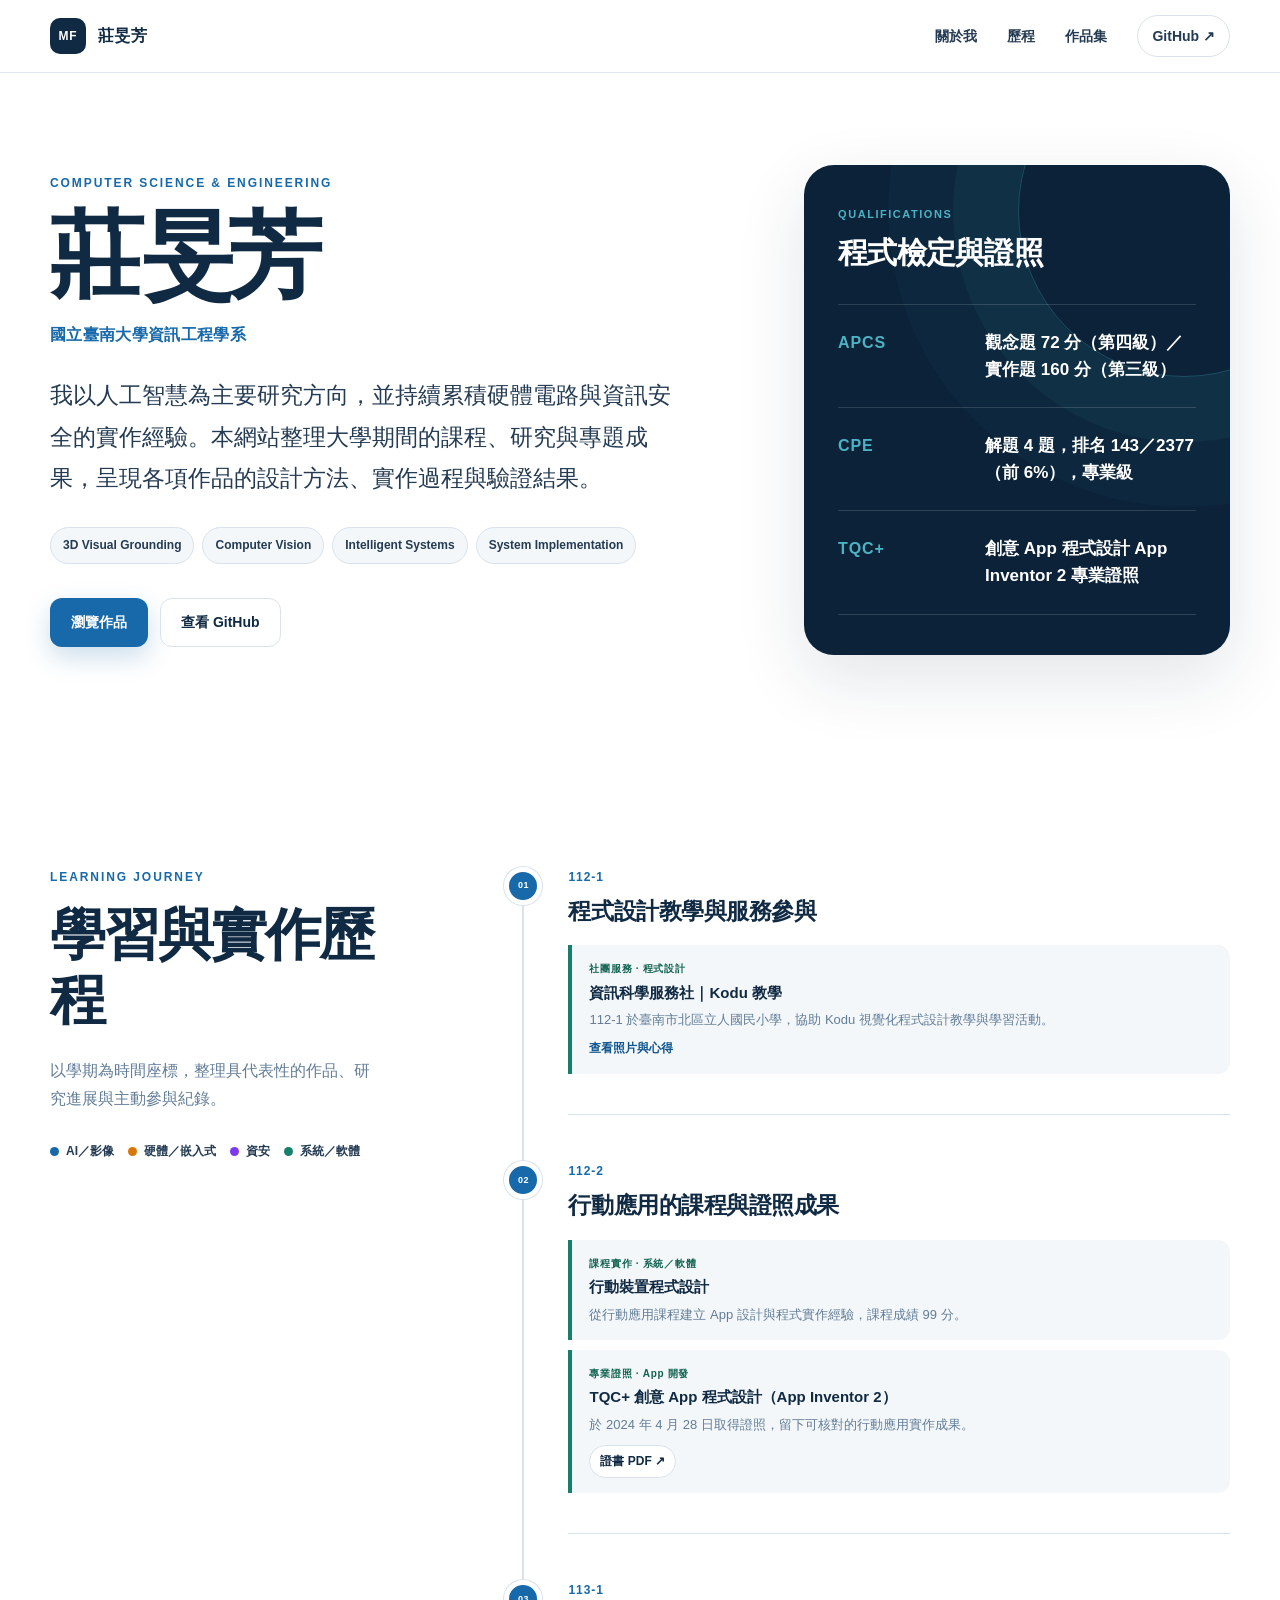
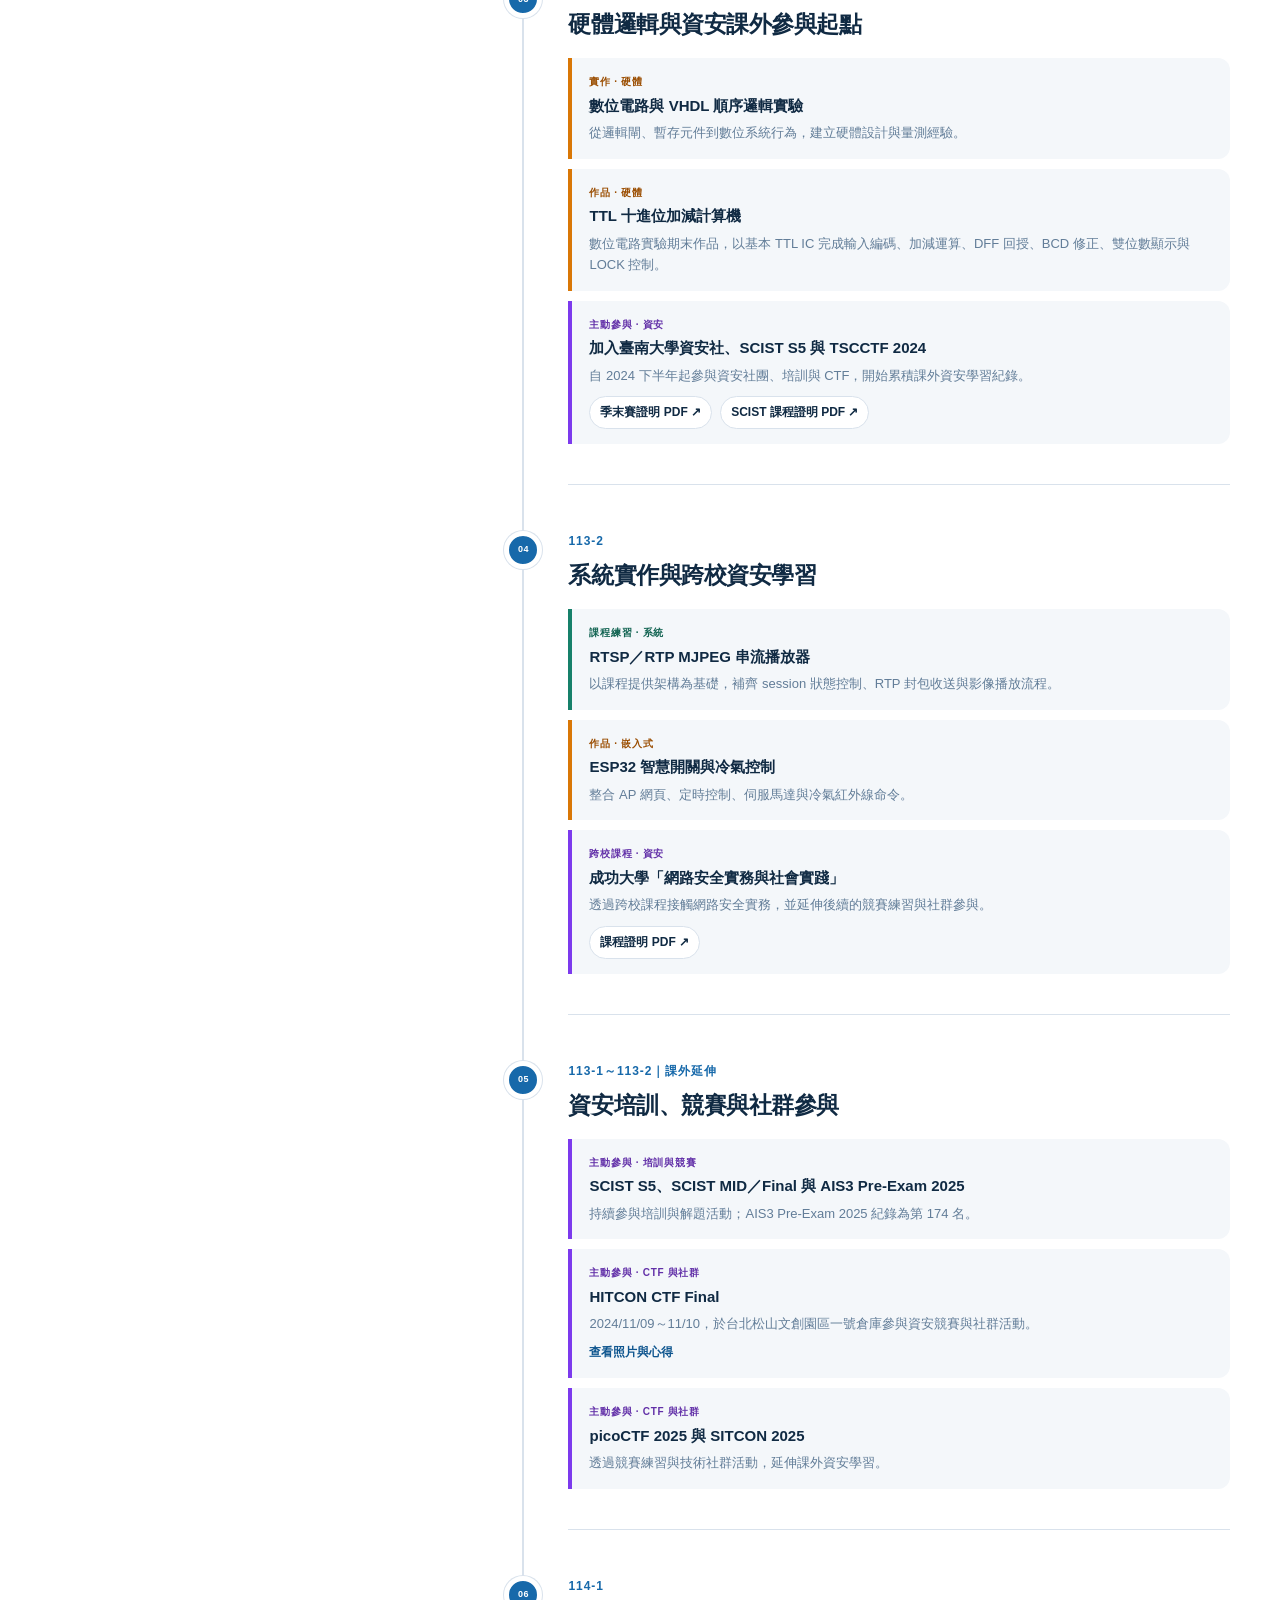
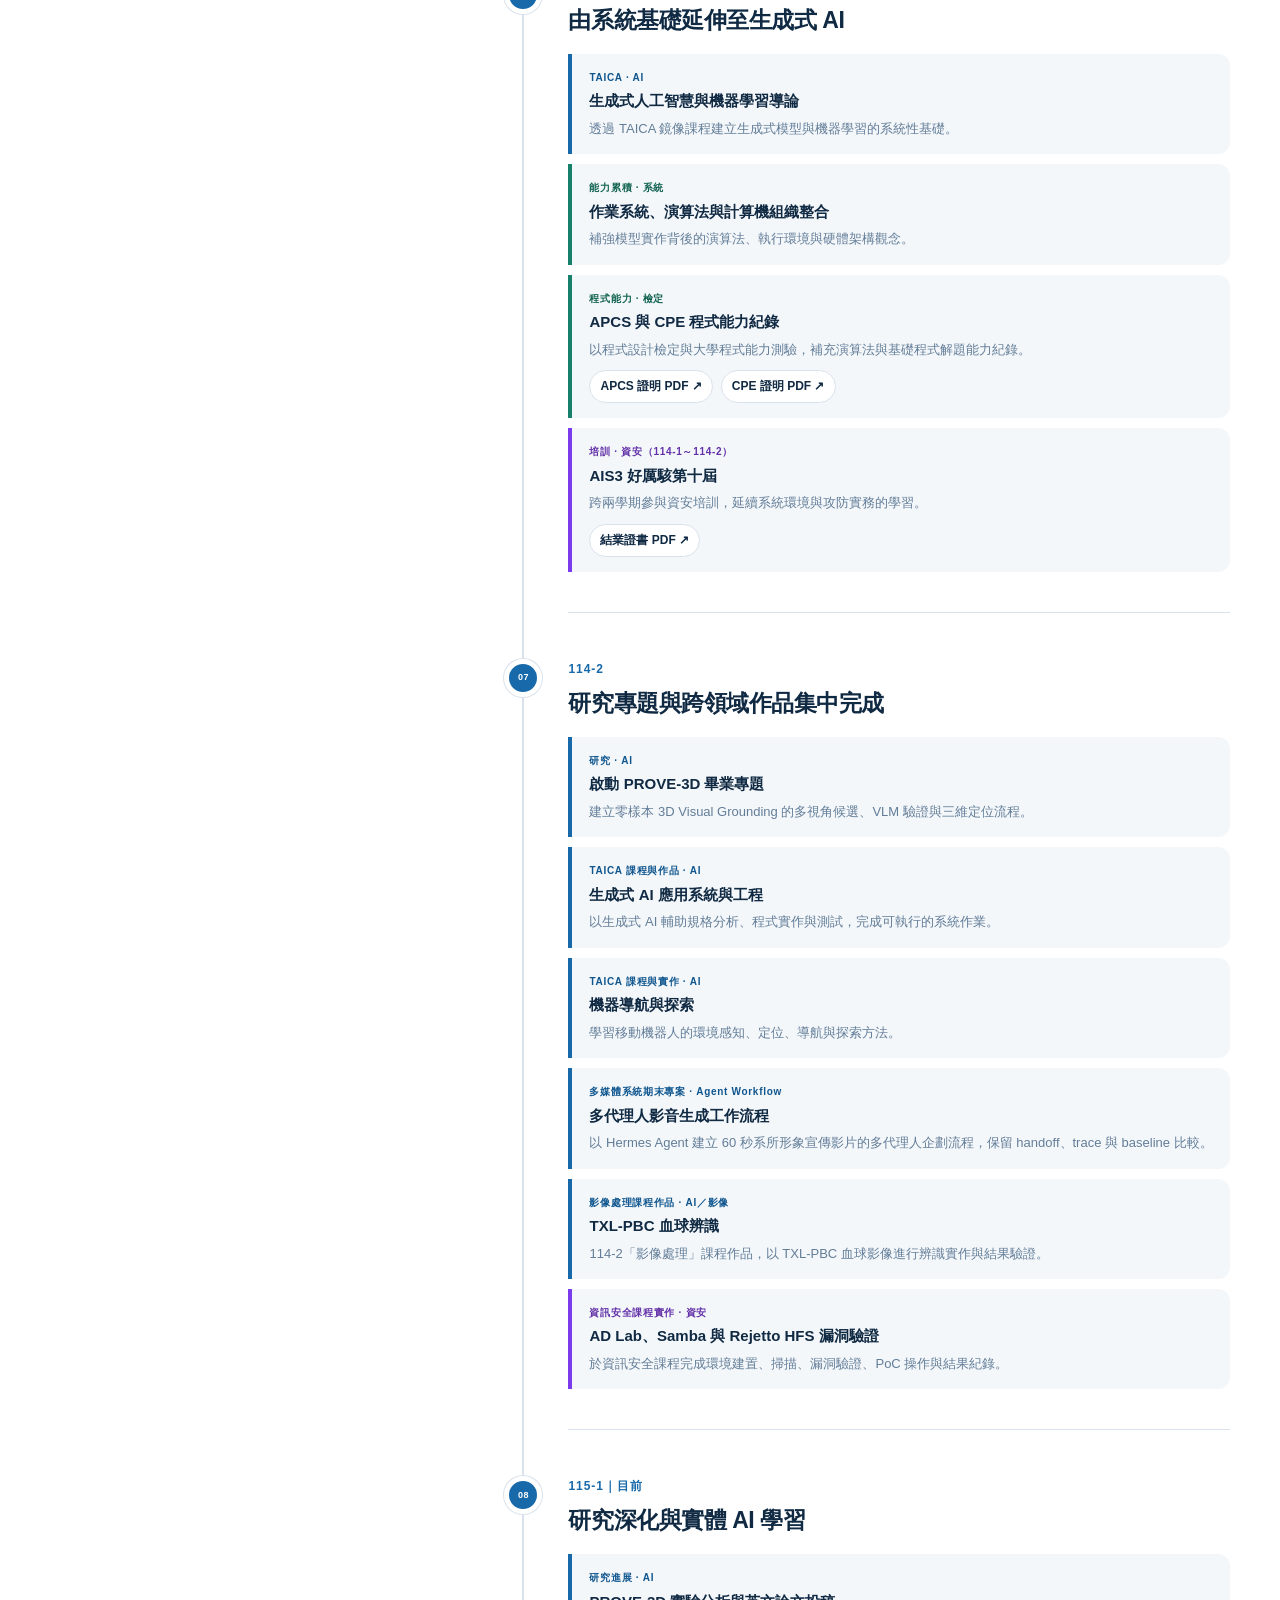
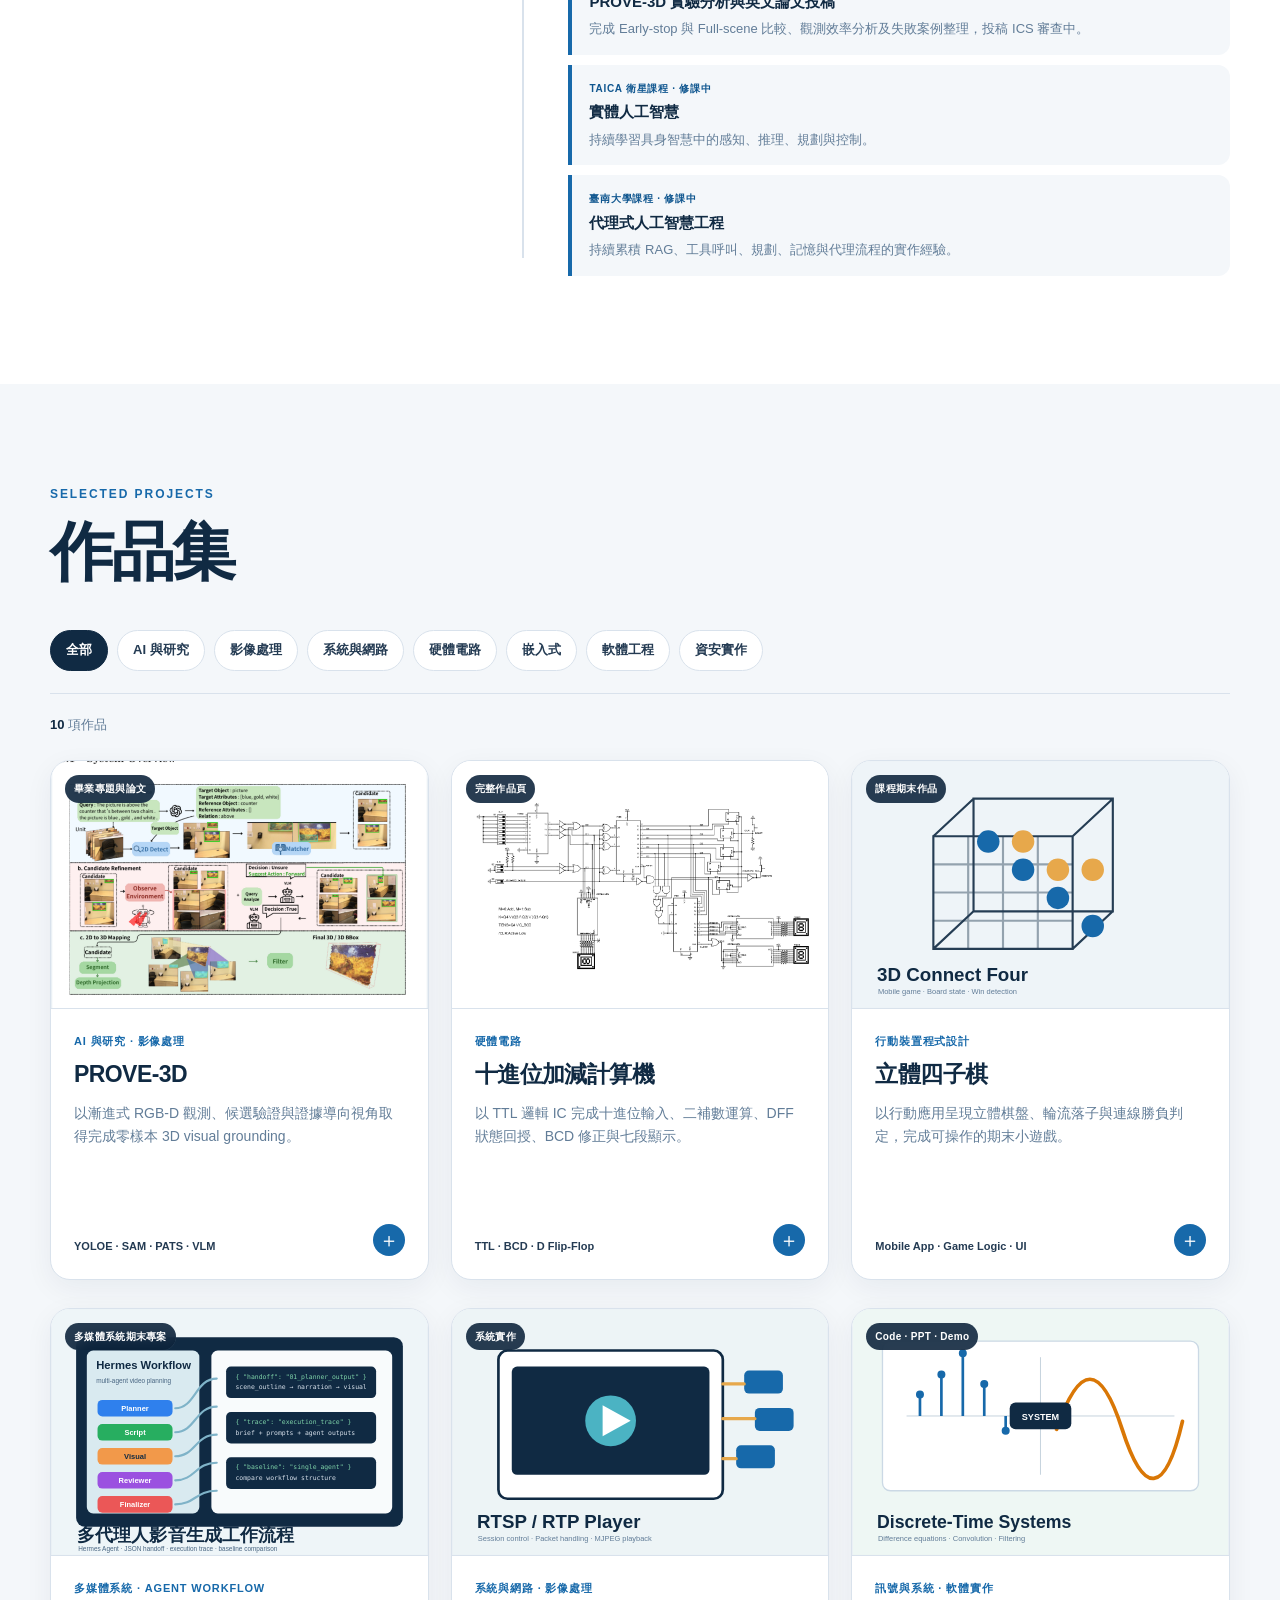
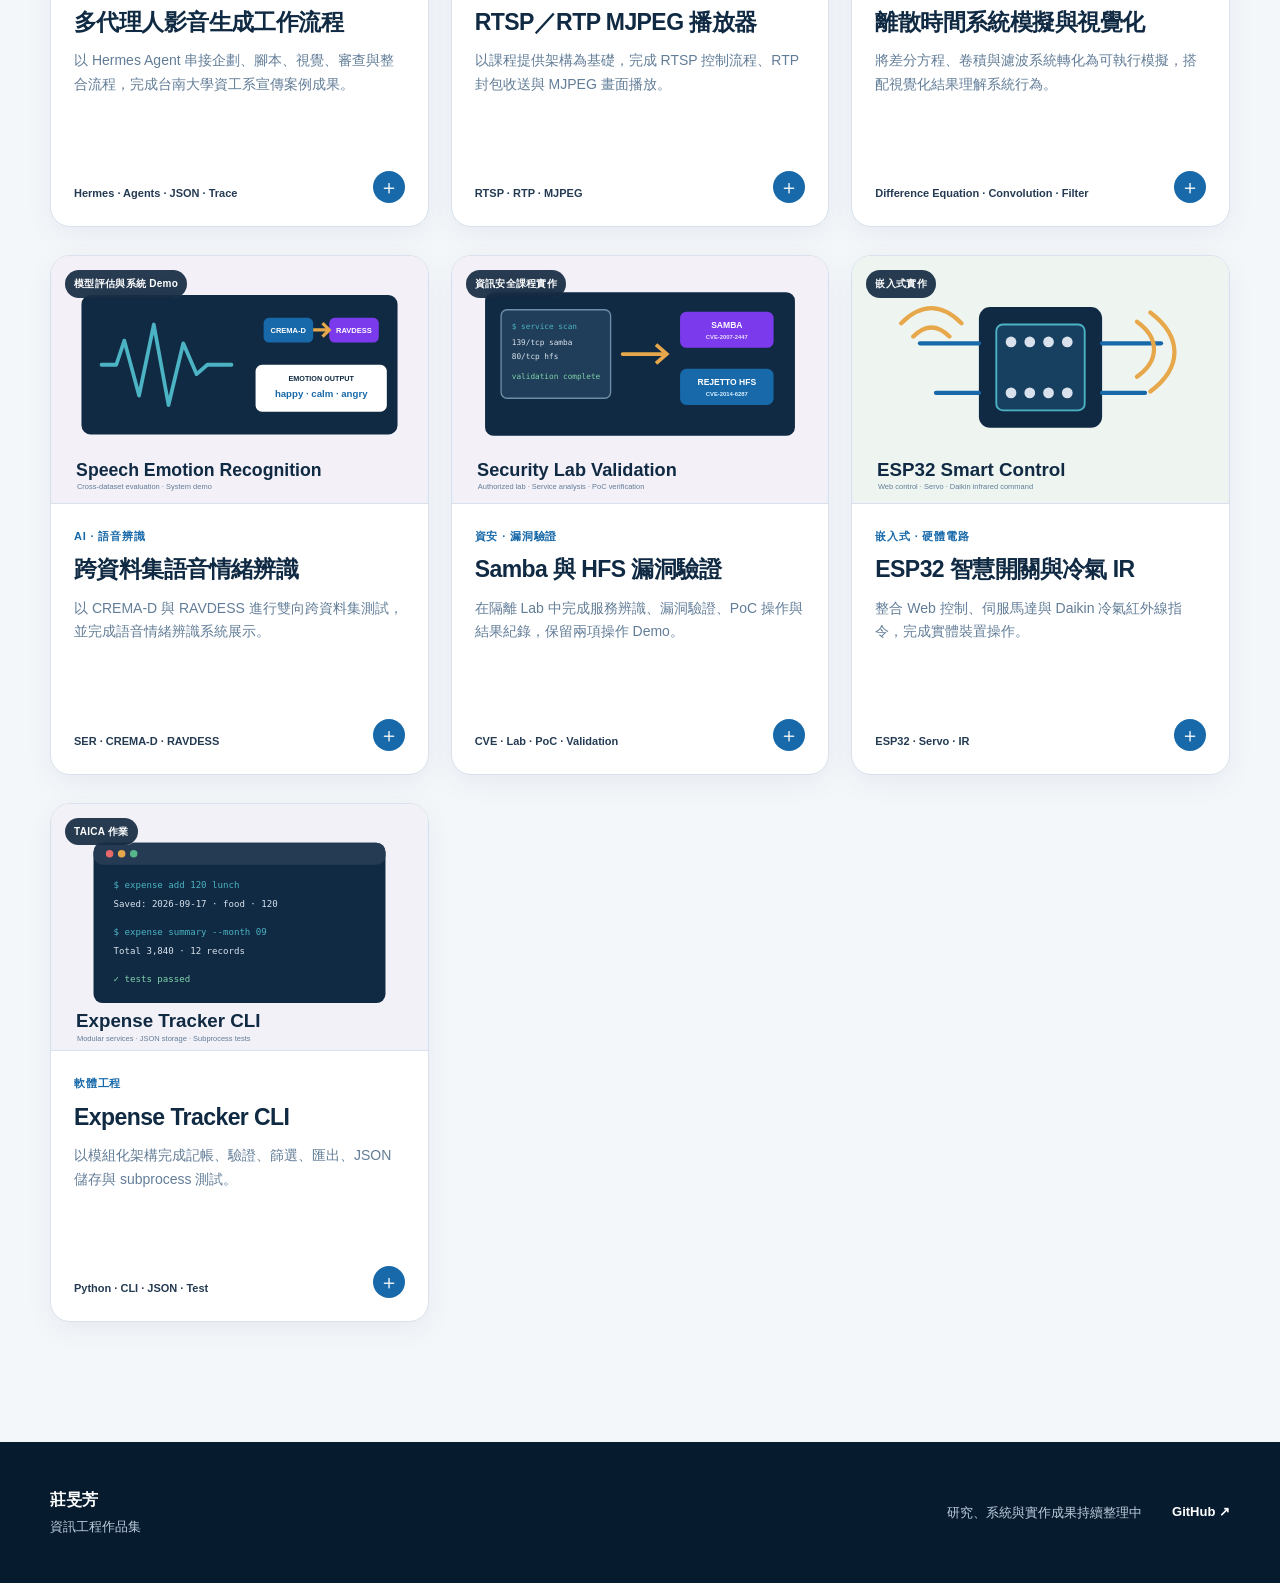
==== commit c01284f7: "Add AIS3 certificate link" ====
--- a/index.html
+++ b/index.html
@@ -133,7 +133,7 @@
                 <div class="journey-event event-ai"><span>TAICA · AI</span><strong>生成式人工智慧與機器學習導論</strong><p>透過 TAICA 鏡像課程建立生成式模型與機器學習的系統性基礎。</p></div>
                 <div class="journey-event event-systems"><span>能力累積 · 系統</span><strong>作業系統、演算法與計算機組織整合</strong><p>補強模型實作背後的演算法、執行環境與硬體架構觀念。</p></div>
                 <div class="journey-event event-systems"><span>程式能力 · 檢定</span><strong>APCS 與 CPE 程式能力紀錄</strong><p>以程式設計檢定與大學程式能力測驗，補充演算法與基礎程式解題能力紀錄。</p><div class="journey-proof-links"><a href="assets/docs/certificates/apcs-certificate.pdf" target="_blank" rel="noreferrer">APCS 證明 PDF ↗</a><a href="assets/docs/certificates/cpe-certificate.pdf" target="_blank" rel="noreferrer">CPE 證明 PDF ↗</a></div></div>
-                <div class="journey-event event-security"><span>培訓 · 資安（114-1～114-2）</span><strong>AIS3 好厲駭第十屆</strong><p>跨兩學期參與資安培訓，延續系統環境與攻防實務的學習。</p></div>
+                <div class="journey-event event-security"><span>培訓 · 資安（114-1～114-2）</span><strong>AIS3 好厲駭第十屆</strong><p>跨兩學期參與資安培訓，延續系統環境與攻防實務的學習。</p><div class="journey-proof-links"><a href="assets/docs/certificates/ais3-certificate.pdf" target="_blank" rel="noreferrer">結業證書 PDF ↗</a></div></div>
               </div>
             </article>
           </li>
